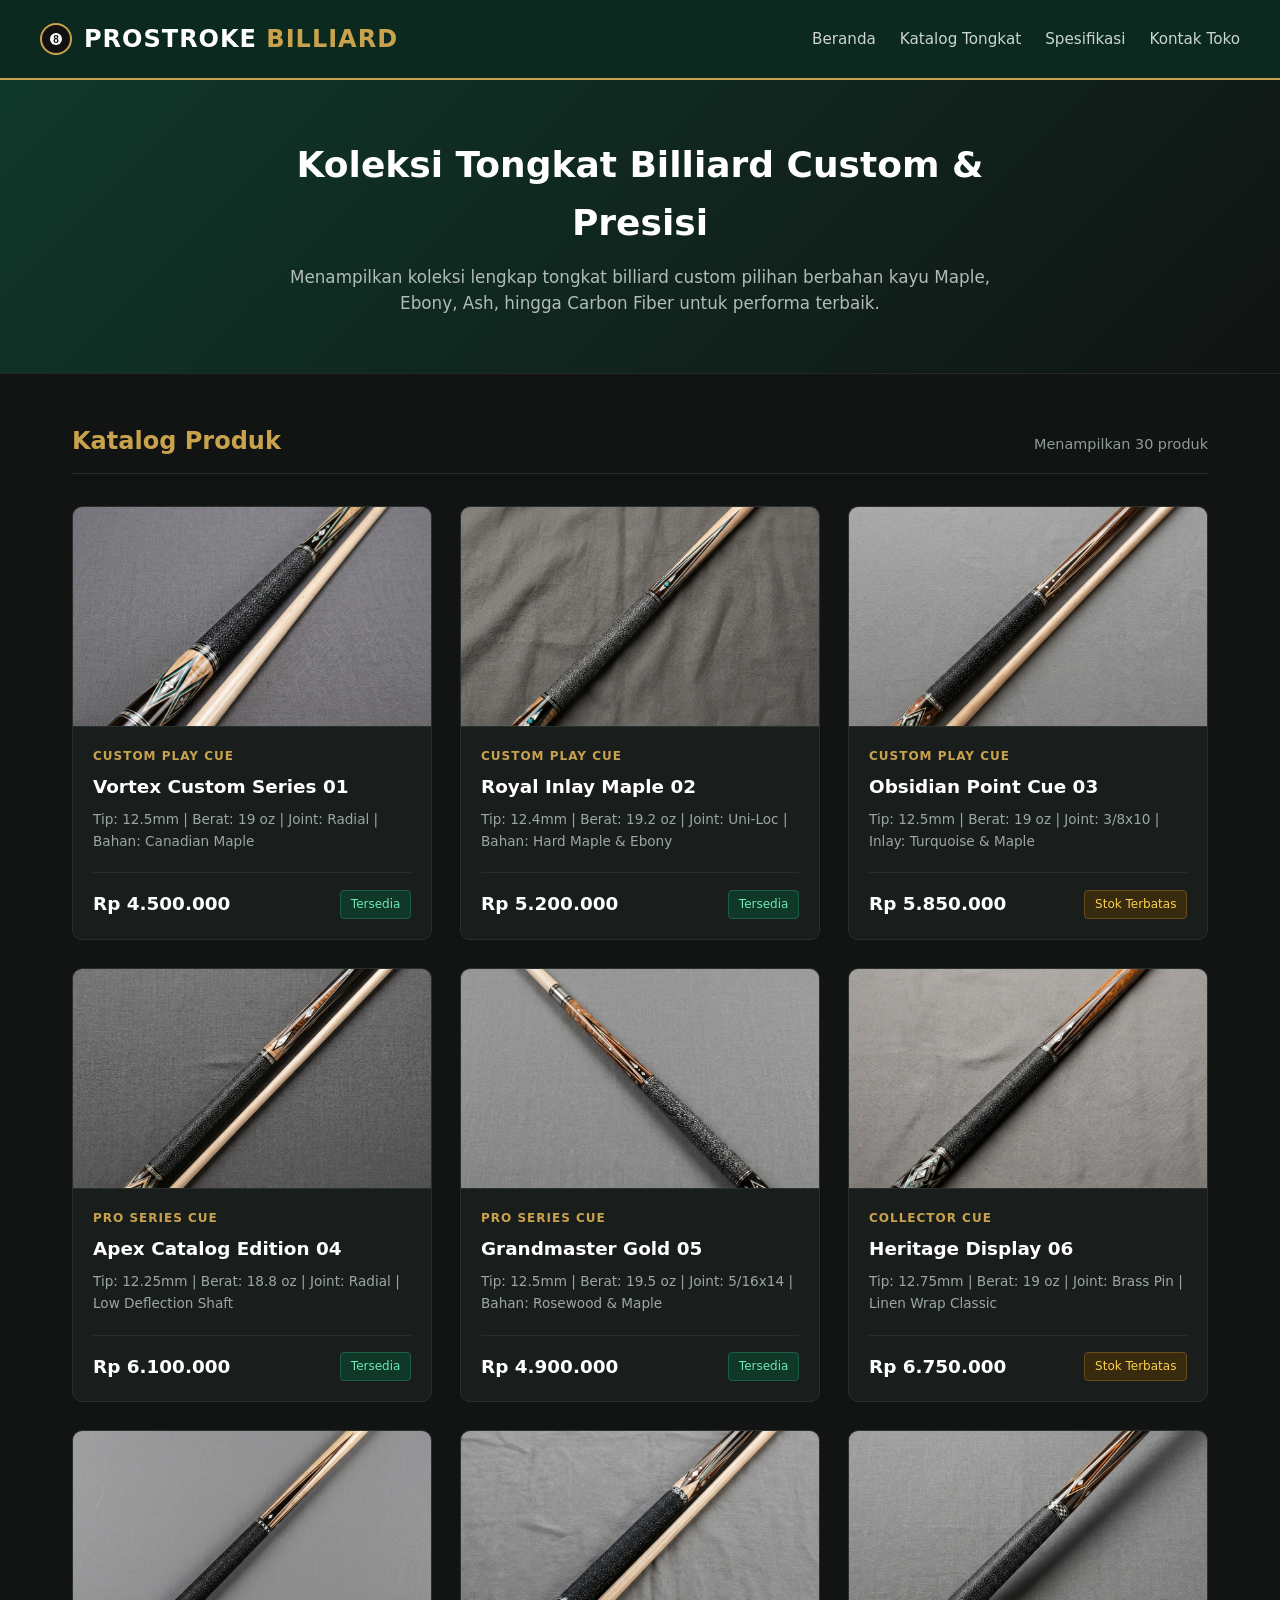
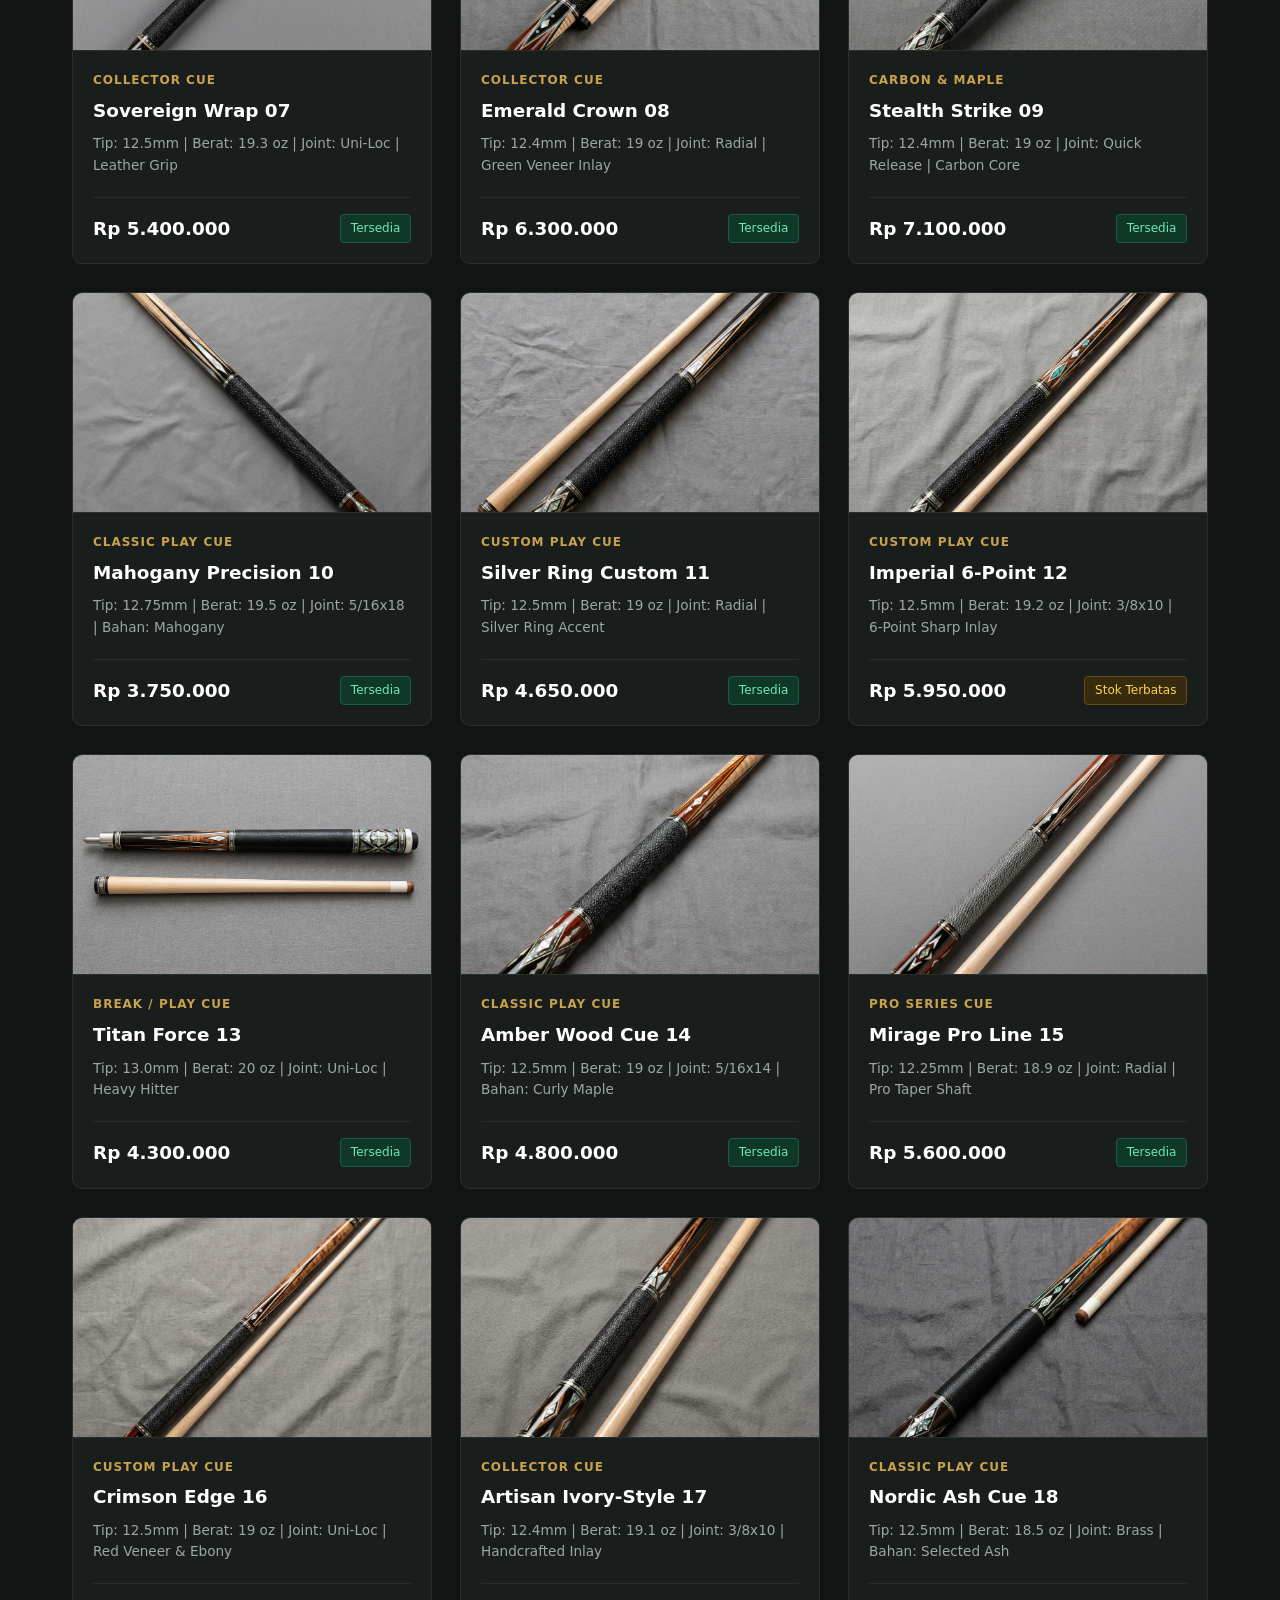
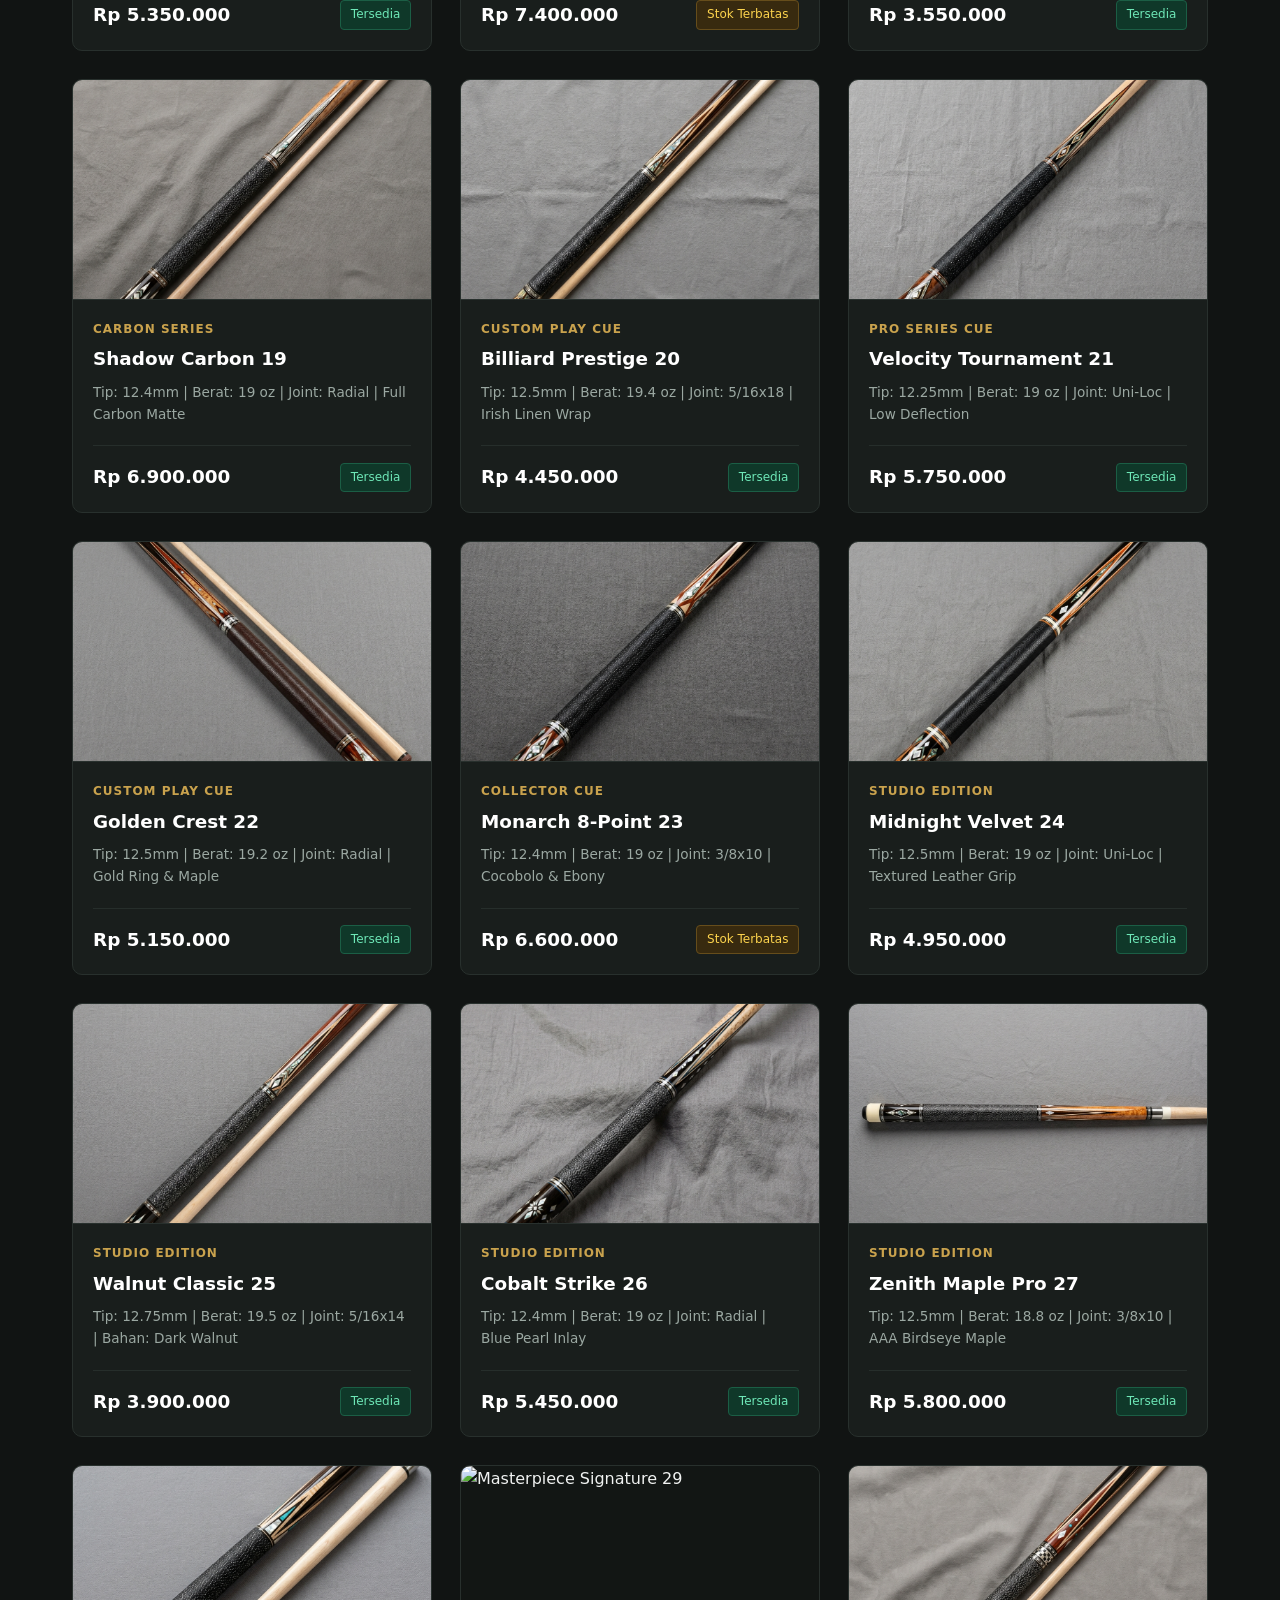
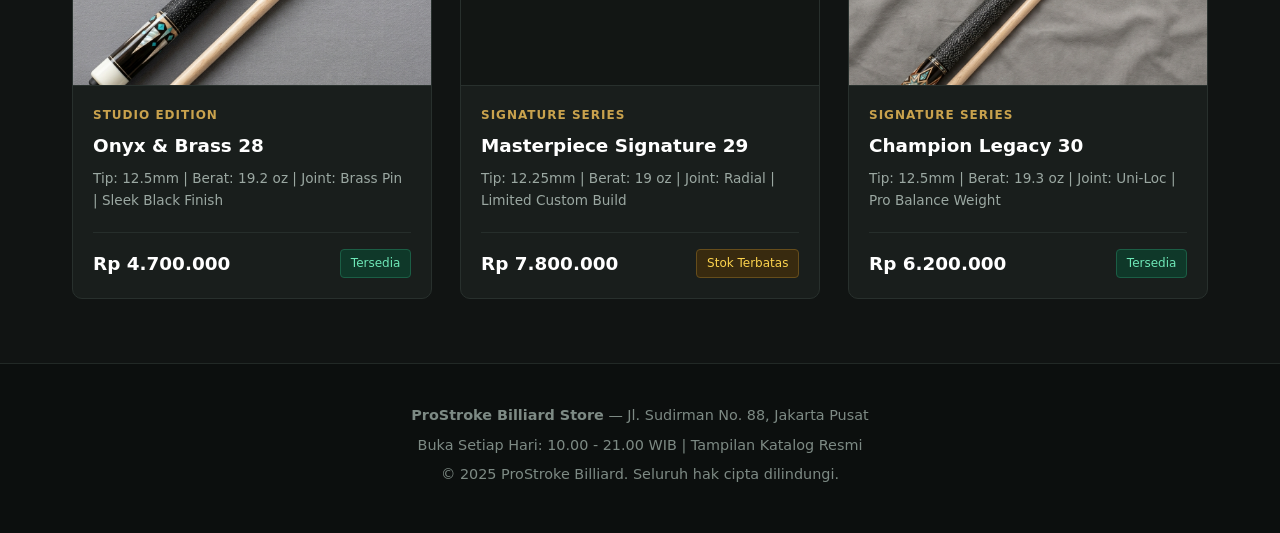
==== index.html @ 3fa659cb "Add files via upload" ====
<!DOCTYPE html>
<html lang="id">
<head>
  <meta charset="UTF-8">
  <meta name="viewport" content="width=device-width, initial-scale=1.0">
  <title>ProStroke Billiard — Katalog Tongkat Billiard</title>
  <style>
    /* Reset & Dasar */
    * {
      box-sizing: border-box;
      margin: 0;
      padding: 0;
    }

    body {
      font-family: system-ui, -apple-system, "Segoe UI", Roboto, Helvetica, Arial, sans-serif;
      background-color: #111413;
      color: #f0f2f1;
      line-height: 1.6;
    }

    /* Header */
    header {
      background-color: #0b291e;
      border-bottom: 2px solid #c9a24d;
      padding: 1.25rem 2rem;
    }

    .header-container {
      max-width: 1200px;
      margin: 0 auto;
      display: flex;
      justify-content: space-between;
      align-items: center;
      flex-wrap: wrap;
      gap: 1rem;
    }

    .brand {
      display: flex;
      align-items: center;
      gap: 0.75rem;
    }

    .brand-title {
      font-size: 1.5rem;
      font-weight: 700;
      letter-spacing: 1px;
      color: #ffffff;
    }

    .brand-title span {
      color: #c9a24d;
    }

    .nav-list {
      list-style: none;
      display: flex;
      gap: 1.5rem;
      font-size: 0.95rem;
      color: #cbd5d0;
    }

    /* Hero Banner */
    .hero {
      background: linear-gradient(135deg, #0f3829 0%, #111413 100%);
      padding: 3.5rem 2rem;
      text-align: center;
      border-bottom: 1px solid #222926;
    }

    .hero-content {
      max-width: 750px;
      margin: 0 auto;
    }

    .hero h1 {
      font-size: 2.25rem;
      margin-bottom: 0.75rem;
      color: #ffffff;
    }

    .hero p {
      color: #b0bdb7;
      font-size: 1.05rem;
    }

    /* Katalog Utama */
    main {
      max-width: 1200px;
      margin: 3rem auto;
      padding: 0 2rem;
    }

    .section-header {
      display: flex;
      justify-content: space-between;
      align-items: baseline;
      margin-bottom: 2rem;
      border-bottom: 1px solid #262e2b;
      padding-bottom: 0.75rem;
    }

    .section-header h2 {
      font-size: 1.5rem;
      color: #c9a24d;
    }

    .section-header span {
      font-size: 0.9rem;
      color: #8f9c96;
    }

    /* Grid Produk */
    .catalog-grid {
      display: grid;
      grid-template-columns: repeat(auto-fill, minmax(280px, 1fr));
      gap: 1.75rem;
    }

    .product-card {
      background-color: #191e1c;
      border: 1px solid #28302d;
      border-radius: 10px;
      overflow: hidden;
      display: flex;
      flex-direction: column;
    }

    .product-image {
      background-color: #121614;
      border-bottom: 1px solid #28302d;
      height: 220px;
      overflow: hidden;
    }

    .product-image img {
      width: 100%;
      height: 100%;
      object-fit: cover;
      display: block;
    }

    .product-info {
      padding: 1.25rem;
      display: flex;
      flex-direction: column;
      flex-grow: 1;
    }

    .product-category {
      font-size: 0.75rem;
      text-transform: uppercase;
      letter-spacing: 1px;
      color: #c9a24d;
      font-weight: 600;
      margin-bottom: 0.35rem;
    }

    .product-name {
      font-size: 1.15rem;
      font-weight: 700;
      color: #ffffff;
      margin-bottom: 0.5rem;
    }

    .product-specs {
      font-size: 0.85rem;
      color: #9ba8a2;
      margin-bottom: 1.25rem;
      flex-grow: 1;
    }

    .product-footer {
      display: flex;
      justify-content: space-between;
      align-items: center;
      padding-top: 1rem;
      border-top: 1px solid #262e2b;
    }

    .product-price {
      font-size: 1.15rem;
      font-weight: 700;
      color: #ffffff;
    }

    .stock-badge {
      font-size: 0.75rem;
      padding: 0.25rem 0.6rem;
      border-radius: 4px;
      background-color: #0f3829;
      color: #6ee7b7;
      border: 1px solid #1b5e45;
    }

    .stock-badge.limited {
      background-color: #382a0f;
      color: #fcd34d;
      border-color: #664d1b;
    }

    /* Footer */
    footer {
      background-color: #0c0f0e;
      border-top: 1px solid #222926;
      padding: 2.5rem 2rem;
      margin-top: 4rem;
      text-align: center;
      color: #7d8a84;
      font-size: 0.9rem;
    }

    footer p {
      margin-bottom: 0.4rem;
    }
  </style>
</head>
<body>

  <!-- Header -->
  <header>
    <div class="header-container">
      <div class="brand">
        <svg width="32" height="32" viewBox="0 0 32 32" aria-hidden="true">
          <circle cx="16" cy="16" r="15" fill="#111" stroke="#c9a24d" stroke-width="2"/>
          <circle cx="16" cy="16" r="6" fill="#fff"/>
          <text x="16" y="19.5" text-anchor="middle" font-size="10" font-weight="bold" fill="#111" font-family="sans-serif">8</text>
        </svg>
        <div class="brand-title">PROSTROKE <span>BILLIARD</span></div>
      </div>
      <ul class="nav-list">
        <li>Beranda</li>
        <li>Katalog Tongkat</li>
        <li>Spesifikasi</li>
        <li>Kontak Toko</li>
      </ul>
    </div>
  </header>

  <!-- Hero Banner -->
  <section class="hero">
    <div class="hero-content">
      <h1>Koleksi Tongkat Billiard Custom &amp; Presisi</h1>
      <p>Menampilkan koleksi lengkap tongkat billiard custom pilihan berbahan kayu Maple, Ebony, Ash, hingga Carbon Fiber untuk performa terbaik.</p>
    </div>
  </section>

  <!-- Katalog Produk -->
  <main>
    <div class="section-header">
      <h2>Katalog Produk</h2>
      <span id="product-count">Menampilkan 30 produk</span>
    </div>

    <div class="catalog-grid" id="catalog-container">
      <!-- Data produk dimuat oleh JavaScript standar -->
    </div>
  </main>

  <!-- Footer -->
  <footer>
    <p><strong>ProStroke Billiard Store</strong> — Jl. Sudirman No. 88, Jakarta Pusat</p>
    <p>Buka Setiap Hari: 10.00 - 21.00 WIB | Tampilan Katalog Resmi</p>
    <p>&copy; 2025 ProStroke Billiard. Seluruh hak cipta dilindungi.</p>
  </footer>

  <script>
    // Folder lokal tempat menyimpan gambar JPG
    const imageFolder = "Tongkat Billiard";

    // Daftar 30 produk dengan nama file JPG sesuai daftar
    const billiardCues = [
      {
        image: "Custom_billiard_cue_02ce6446.jpg",
        category: "Custom Play Cue",
        name: "Vortex Custom Series 01",
        specs: "Tip: 12.5mm | Berat: 19 oz | Joint: Radial | Bahan: Canadian Maple",
        price: "Rp 4.500.000",
        status: "Tersedia",
        limited: false
      },
      {
        image: "Custom_billiard_cue_449213b8.jpg",
        category: "Custom Play Cue",
        name: "Royal Inlay Maple 02",
        specs: "Tip: 12.4mm | Berat: 19.2 oz | Joint: Uni-Loc | Bahan: Hard Maple & Ebony",
        price: "Rp 5.200.000",
        status: "Tersedia",
        limited: false
      },
      {
        image: "Custom_billiard_cue_c4261d68.jpg",
        category: "Custom Play Cue",
        name: "Obsidian Point Cue 03",
        specs: "Tip: 12.5mm | Berat: 19 oz | Joint: 3/8x10 | Inlay: Turquoise & Maple",
        price: "Rp 5.850.000",
        status: "Stok Terbatas",
        limited: true
      },
      {
        image: "Custom_billiard_cue_catalog_photo_3a62e815.jpg",
        category: "Pro Series Cue",
        name: "Apex Catalog Edition 04",
        specs: "Tip: 12.25mm | Berat: 18.8 oz | Joint: Radial | Low Deflection Shaft",
        price: "Rp 6.100.000",
        status: "Tersedia",
        limited: false
      },
      {
        image: "Custom_billiard_cue_catalog_photo_dd25ab0f.jpg",
        category: "Pro Series Cue",
        name: "Grandmaster Gold 05",
        specs: "Tip: 12.5mm | Berat: 19.5 oz | Joint: 5/16x14 | Bahan: Rosewood & Maple",
        price: "Rp 4.900.000",
        status: "Tersedia",
        limited: false
      },
      {
        image: "Custom_billiard_cue_displayed_1dd74f5e.jpg",
        category: "Collector Cue",
        name: "Heritage Display 06",
        specs: "Tip: 12.75mm | Berat: 19 oz | Joint: Brass Pin | Linen Wrap Classic",
        price: "Rp 6.750.000",
        status: "Stok Terbatas",
        limited: true
      },
      {
        image: "Custom_billiard_cue_displayed_5166e83f.jpg",
        category: "Collector Cue",
        name: "Sovereign Wrap 07",
        specs: "Tip: 12.5mm | Berat: 19.3 oz | Joint: Uni-Loc | Leather Grip",
        price: "Rp 5.400.000",
        status: "Tersedia",
        limited: false
      },
      {
        image: "Custom_billiard_cue_displayed_b7118a8b.jpg",
        category: "Collector Cue",
        name: "Emerald Crown 08",
        specs: "Tip: 12.4mm | Berat: 19 oz | Joint: Radial | Green Veneer Inlay",
        price: "Rp 6.300.000",
        status: "Tersedia",
        limited: false
      },
      {
        image: "Custom_billiard_cue_for_catalog_08e04600.jpg",
        category: "Carbon & Maple",
        name: "Stealth Strike 09",
        specs: "Tip: 12.4mm | Berat: 19 oz | Joint: Quick Release | Carbon Core",
        price: "Rp 7.100.000",
        status: "Tersedia",
        limited: false
      },
      {
        image: "Custom_billiard_cue_for_catalog_0e081528.jpg",
        category: "Classic Play Cue",
        name: "Mahogany Precision 10",
        specs: "Tip: 12.75mm | Berat: 19.5 oz | Joint: 5/16x18 | Bahan: Mahogany",
        price: "Rp 3.750.000",
        status: "Tersedia",
        limited: false
      },
      {
        image: "Custom_billiard_cue_for_catalog_1ea1f7d3.jpg",
        category: "Custom Play Cue",
        name: "Silver Ring Custom 11",
        specs: "Tip: 12.5mm | Berat: 19 oz | Joint: Radial | Silver Ring Accent",
        price: "Rp 4.650.000",
        status: "Tersedia",
        limited: false
      },
      {
        image: "Custom_billiard_cue_for_catalog_22fa7ef1.jpg",
        category: "Custom Play Cue",
        name: "Imperial 6-Point 12",
        specs: "Tip: 12.5mm | Berat: 19.2 oz | Joint: 3/8x10 | 6-Point Sharp Inlay",
        price: "Rp 5.950.000",
        status: "Stok Terbatas",
        limited: true
      },
      {
        image: "Custom_billiard_cue_for_catalog_2ebb5a70.jpg",
        category: "Break / Play Cue",
        name: "Titan Force 13",
        specs: "Tip: 13.0mm | Berat: 20 oz | Joint: Uni-Loc | Heavy Hitter",
        price: "Rp 4.300.000",
        status: "Tersedia",
        limited: false
      },
      {
        image: "Custom_billiard_cue_for_catalog_326eb45a.jpg",
        category: "Classic Play Cue",
        name: "Amber Wood Cue 14",
        specs: "Tip: 12.5mm | Berat: 19 oz | Joint: 5/16x14 | Bahan: Curly Maple",
        price: "Rp 4.800.000",
        status: "Tersedia",
        limited: false
      },
      {
        image: "Custom_billiard_cue_for_catalog_38b33cce.jpg",
        category: "Pro Series Cue",
        name: "Mirage Pro Line 15",
        specs: "Tip: 12.25mm | Berat: 18.9 oz | Joint: Radial | Pro Taper Shaft",
        price: "Rp 5.600.000",
        status: "Tersedia",
        limited: false
      },
      {
        image: "Custom_billiard_cue_for_catalog_3b8ba64a.jpg",
        category: "Custom Play Cue",
        name: "Crimson Edge 16",
        specs: "Tip: 12.5mm | Berat: 19 oz | Joint: Uni-Loc | Red Veneer & Ebony",
        price: "Rp 5.350.000",
        status: "Tersedia",
        limited: false
      },
      {
        image: "Custom_billiard_cue_for_catalog_4c6fa4a6.jpg",
        category: "Collector Cue",
        name: "Artisan Ivory-Style 17",
        specs: "Tip: 12.4mm | Berat: 19.1 oz | Joint: 3/8x10 | Handcrafted Inlay",
        price: "Rp 7.400.000",
        status: "Stok Terbatas",
        limited: true
      },
      {
        image: "Custom_billiard_cue_for_catalog_58994981.jpg",
        category: "Classic Play Cue",
        name: "Nordic Ash Cue 18",
        specs: "Tip: 12.5mm | Berat: 18.5 oz | Joint: Brass | Bahan: Selected Ash",
        price: "Rp 3.550.000",
        status: "Tersedia",
        limited: false
      },
      {
        image: "Custom_billiard_cue_for_catalog_86b7dce7.jpg",
        category: "Carbon Series",
        name: "Shadow Carbon 19",
        specs: "Tip: 12.4mm | Berat: 19 oz | Joint: Radial | Full Carbon Matte",
        price: "Rp 6.900.000",
        status: "Tersedia",
        limited: false
      },
      {
        image: "Custom_billiard_cue_for_catalog_a2b68c65.jpg",
        category: "Custom Play Cue",
        name: "Billiard Prestige 20",
        specs: "Tip: 12.5mm | Berat: 19.4 oz | Joint: 5/16x18 | Irish Linen Wrap",
        price: "Rp 4.450.000",
        status: "Tersedia",
        limited: false
      },
      {
        image: "Custom_billiard_cue_for_catalog_b0b1cef0.jpg",
        category: "Pro Series Cue",
        name: "Velocity Tournament 21",
        specs: "Tip: 12.25mm | Berat: 19 oz | Joint: Uni-Loc | Low Deflection",
        price: "Rp 5.750.000",
        status: "Tersedia",
        limited: false
      },
      {
        image: "Custom_billiard_cue_for_catalog_b2ab08f5.jpg",
        category: "Custom Play Cue",
        name: "Golden Crest 22",
        specs: "Tip: 12.5mm | Berat: 19.2 oz | Joint: Radial | Gold Ring & Maple",
        price: "Rp 5.150.000",
        status: "Tersedia",
        limited: false
      },
      {
        image: "Custom_billiard_cue_for_catalog_c14de881.jpg",
        category: "Collector Cue",
        name: "Monarch 8-Point 23",
        specs: "Tip: 12.4mm | Berat: 19 oz | Joint: 3/8x10 | Cocobolo & Ebony",
        price: "Rp 6.600.000",
        status: "Stok Terbatas",
        limited: true
      },
      {
        image: "Custom_billiard_cue_on_background_1a1ff74c.jpg",
        category: "Studio Edition",
        name: "Midnight Velvet 24",
        specs: "Tip: 12.5mm | Berat: 19 oz | Joint: Uni-Loc | Textured Leather Grip",
        price: "Rp 4.950.000",
        status: "Tersedia",
        limited: false
      },
      {
        image: "Custom_billiard_cue_on_background_89060ad2.jpg",
        category: "Studio Edition",
        name: "Walnut Classic 25",
        specs: "Tip: 12.75mm | Berat: 19.5 oz | Joint: 5/16x14 | Bahan: Dark Walnut",
        price: "Rp 3.900.000",
        status: "Tersedia",
        limited: false
      },
      {
        image: "Custom_billiard_cue_on_background_a14b26b1.jpg",
        category: "Studio Edition",
        name: "Cobalt Strike 26",
        specs: "Tip: 12.4mm | Berat: 19 oz | Joint: Radial | Blue Pearl Inlay",
        price: "Rp 5.450.000",
        status: "Tersedia",
        limited: false
      },
      {
        image: "Custom_billiard_cue_on_background_a8b1883c.jpg",
        category: "Studio Edition",
        name: "Zenith Maple Pro 27",
        specs: "Tip: 12.5mm | Berat: 18.8 oz | Joint: 3/8x10 | AAA Birdseye Maple",
        price: "Rp 5.800.000",
        status: "Tersedia",
        limited: false
      },
      {
        image: "Custom_billiard_cue_on_background_edc20a43.jpg",
        category: "Studio Edition",
        name: "Onyx & Brass 28",
        specs: "Tip: 12.5mm | Berat: 19.2 oz | Joint: Brass Pin | Sleek Black Finish",
        price: "Rp 4.700.000",
        status: "Tersedia",
        limited: false
      },
      {
        image: "Custom_billiard_cue_photorealist._75336355.jpg",
        category: "Signature Series",
        name: "Masterpiece Signature 29",
        specs: "Tip: 12.25mm | Berat: 19 oz | Joint: Radial | Limited Custom Build",
        price: "Rp 7.800.000",
        status: "Stok Terbatas",
        limited: true
      },
      {
        image: "Custom_billiard_cue_photo_8e3036ea.jpg",
        category: "Signature Series",
        name: "Champion Legacy 30",
        specs: "Tip: 12.5mm | Berat: 19.3 oz | Joint: Uni-Loc | Pro Balance Weight",
        price: "Rp 6.200.000",
        status: "Tersedia",
        limited: false
      }
    ];

    // Render katalog ke dalam DOM saat halaman dimuat (tanpa interaktivitas)
    document.addEventListener("DOMContentLoaded", function () {
      const container = document.getElementById("catalog-container");
      const countLabel = document.getElementById("product-count");

      countLabel.textContent = `Menampilkan ${billiardCues.length} produk`;

      let htmlContent = "";
      billiardCues.forEach(function (cue) {
        const badgeClass = cue.limited ? "stock-badge limited" : "stock-badge";
        const imagePath = `${imageFolder}/${cue.image}`;

        htmlContent += `
          <article class="product-card">
            <div class="product-image">
              <img src="${imagePath}" alt="${cue.name}" loading="lazy">
            </div>
            <div class="product-info">
              <div class="product-category">${cue.category}</div>
              <h3 class="product-name">${cue.name}</h3>
              <p class="product-specs">${cue.specs}</p>
              <div class="product-footer">
                <div class="product-price">${cue.price}</div>
                <span class="${badgeClass}">${cue.status}</span>
              </div>
            </div>
          </article>
        `;
      });

      container.innerHTML = htmlContent;
    });
  </script>
</body>
</html>
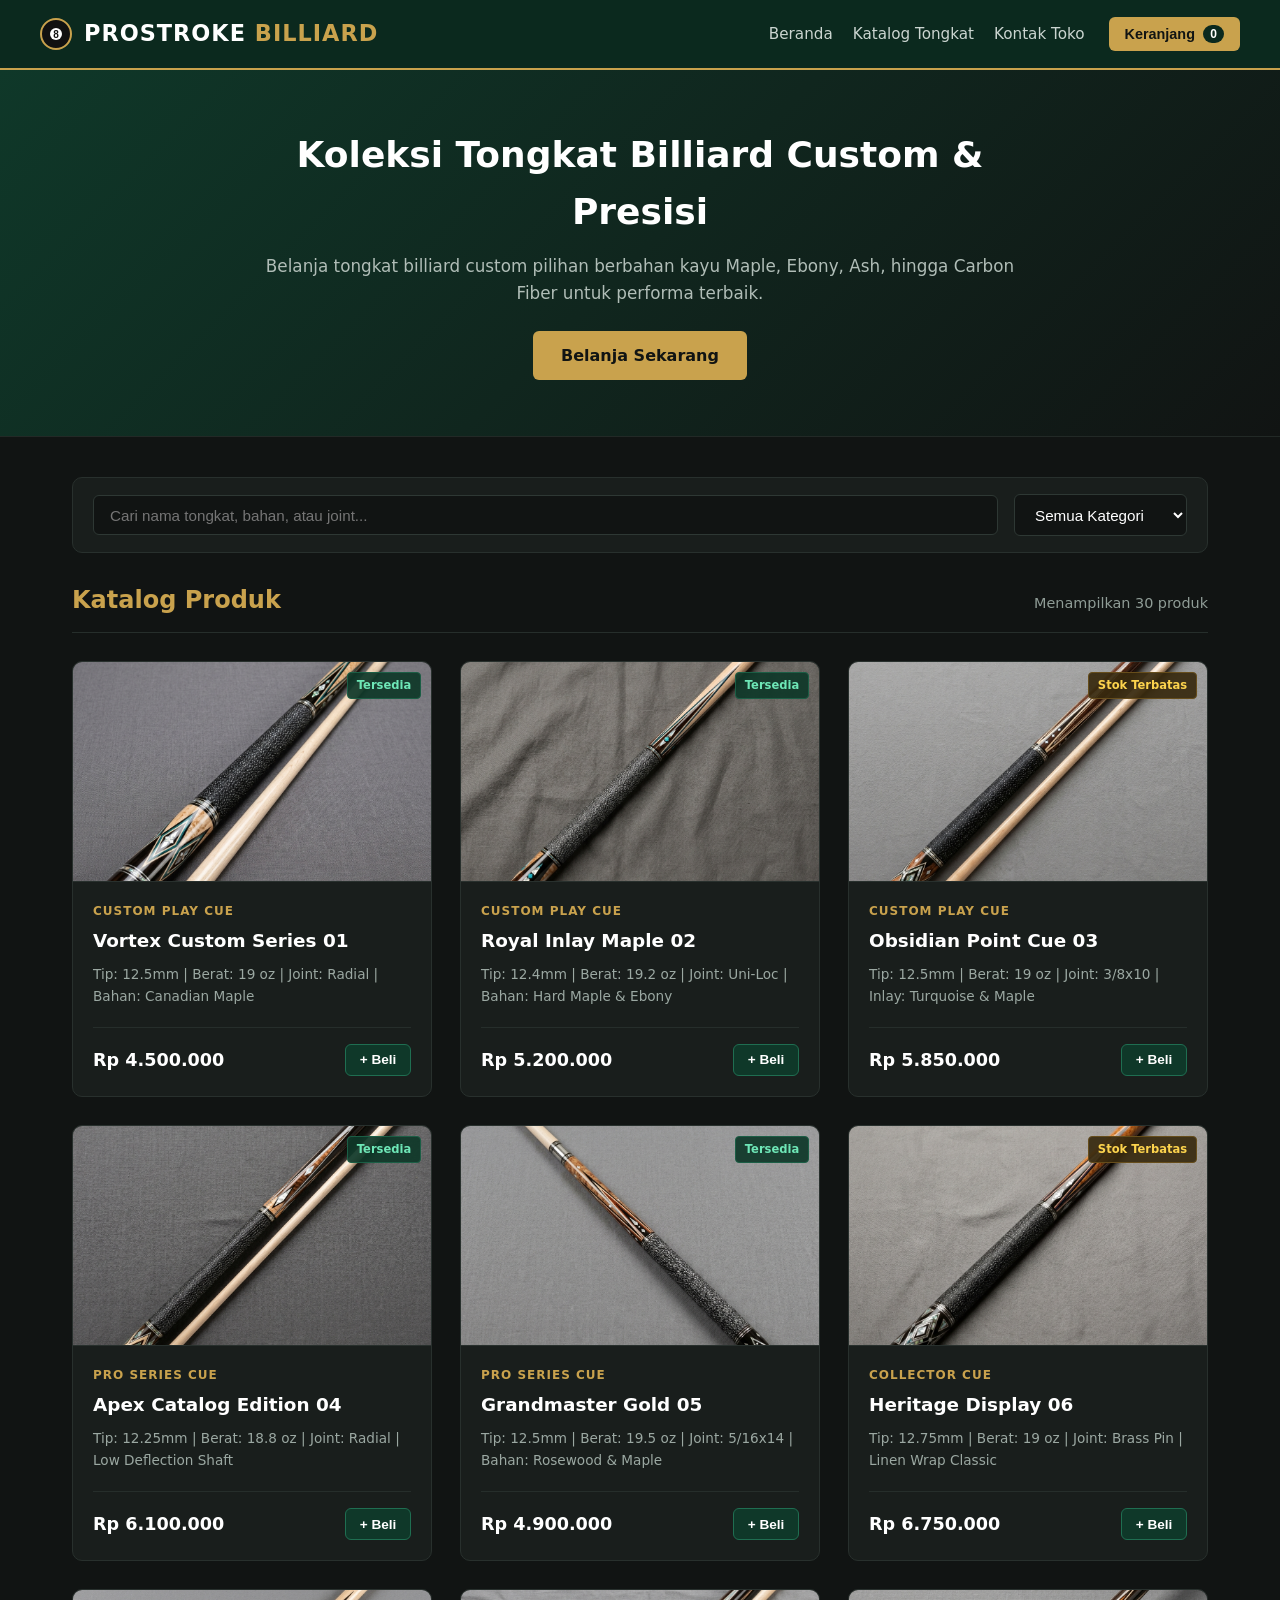
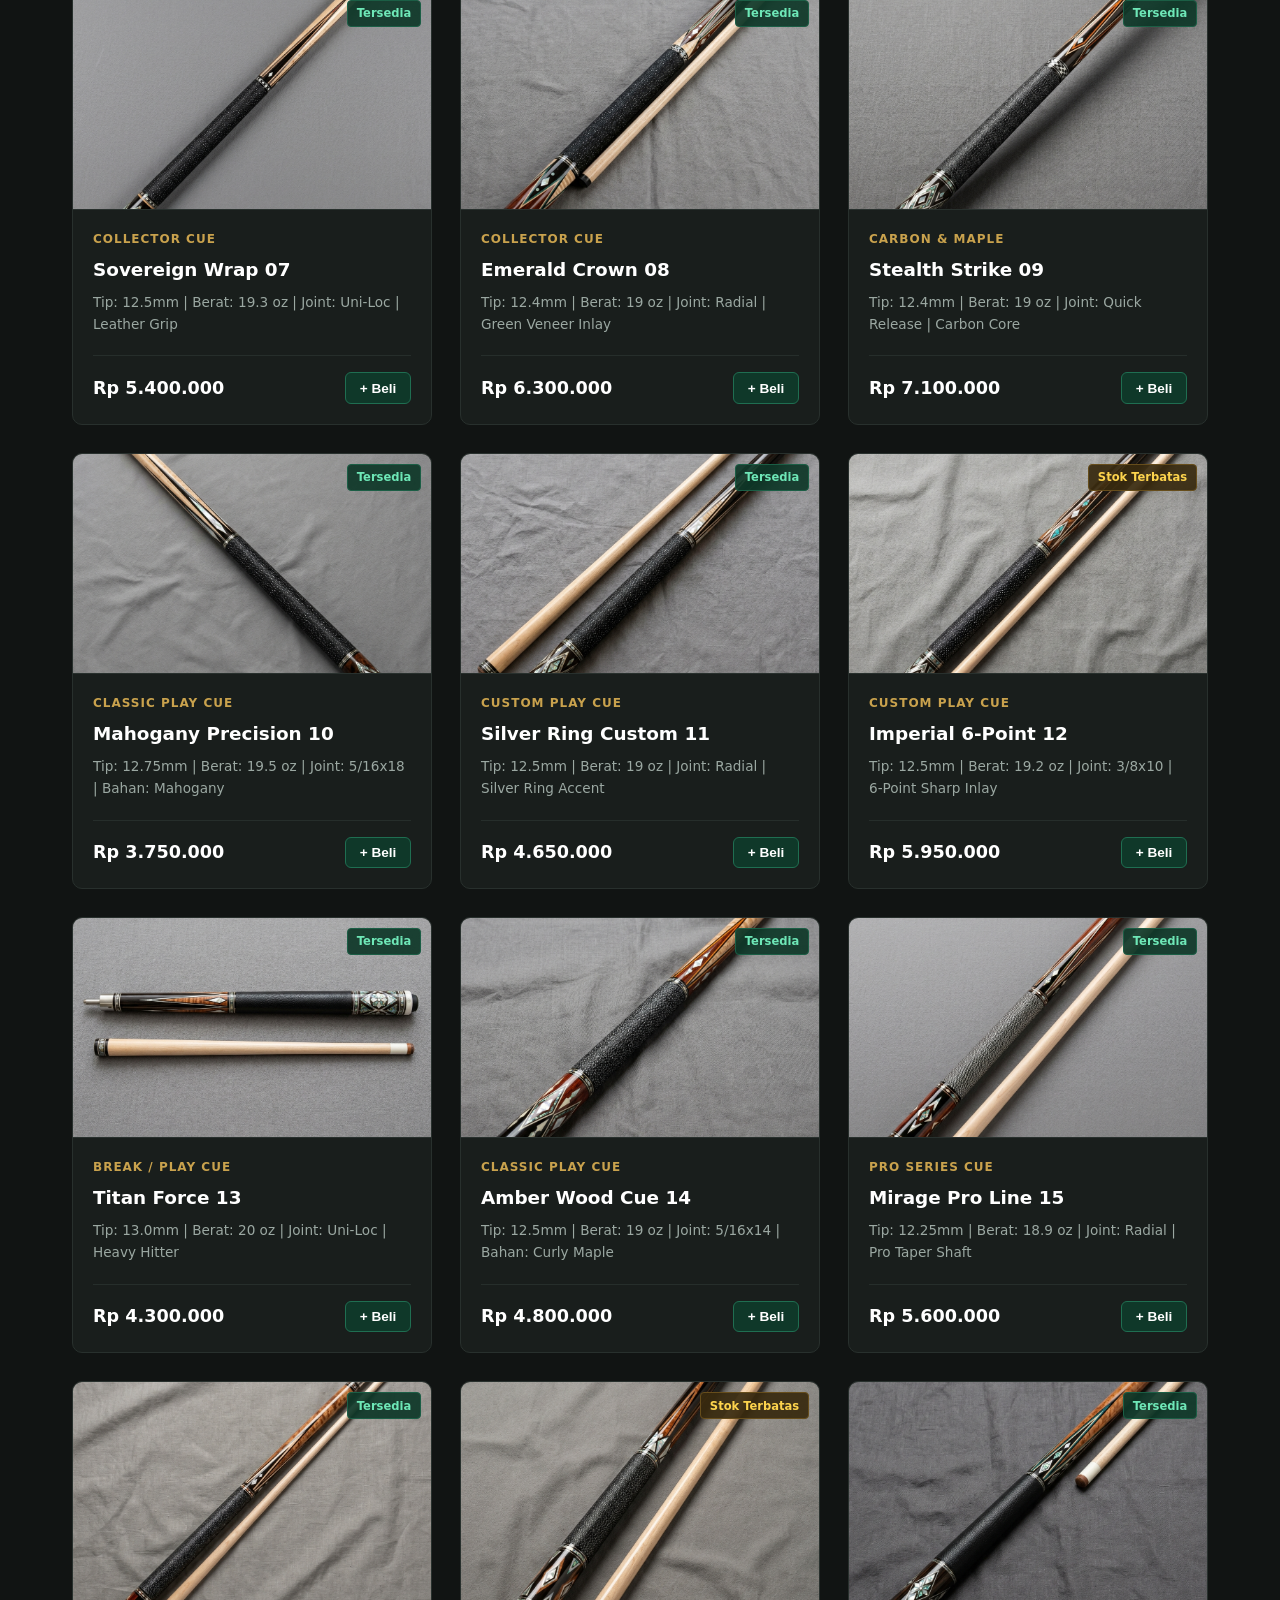
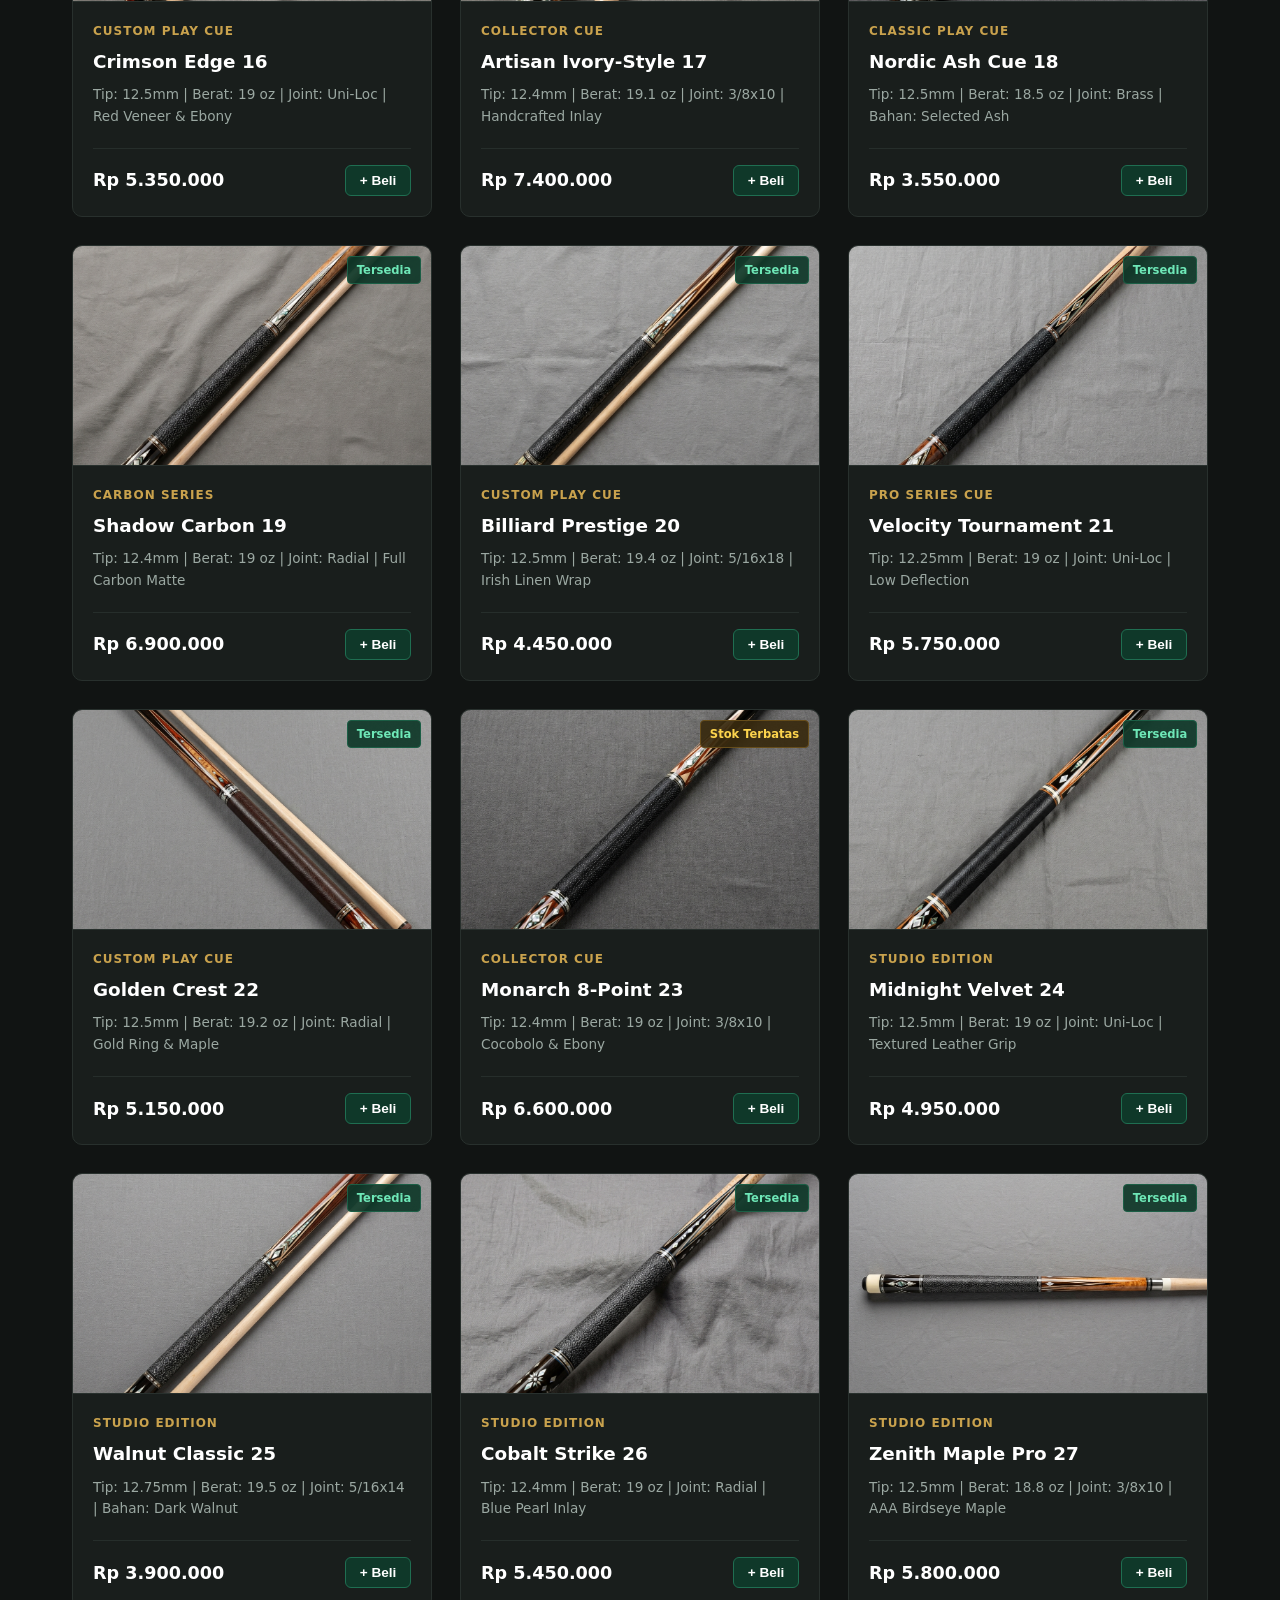
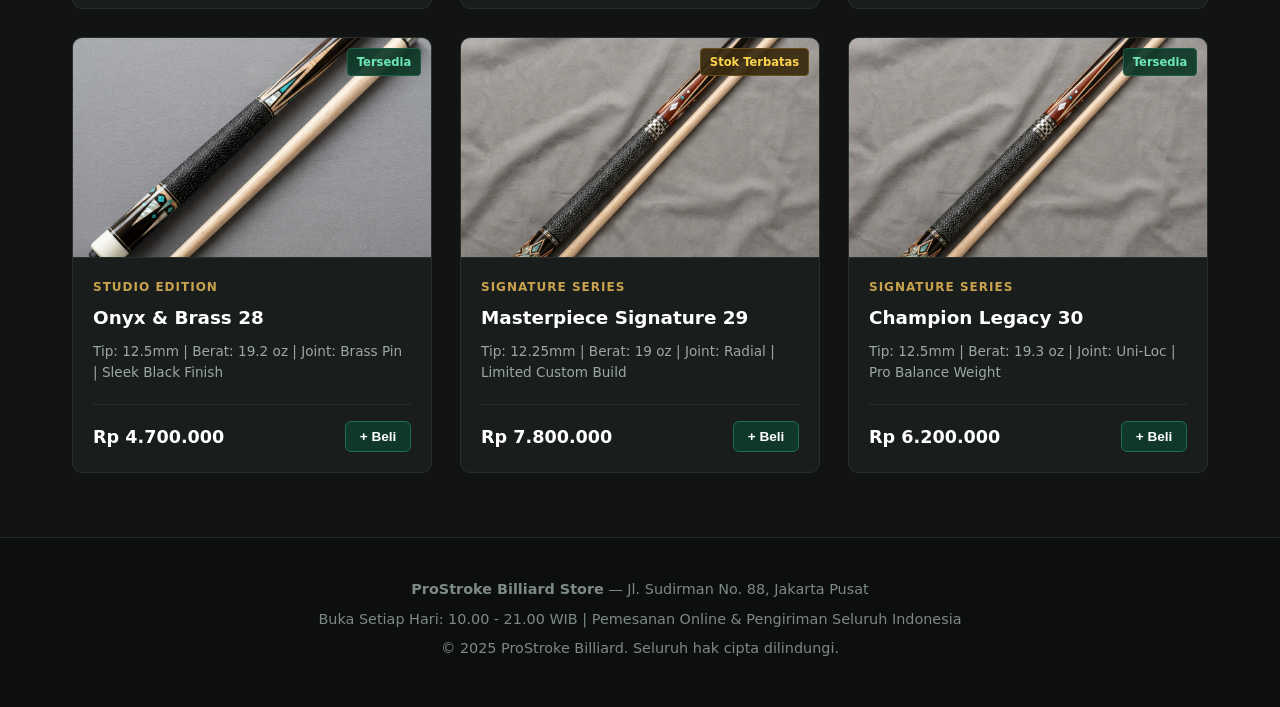
==== commit c337aea6: "index.html" ====
--- a/index.html
+++ b/index.html
@@ -3,7 +3,7 @@
 <head>
   <meta charset="UTF-8">
   <meta name="viewport" content="width=device-width, initial-scale=1.0">
-  <title>ProStroke Billiard — Katalog Tongkat Billiard</title>
+  <title>ProStroke Billiard — Toko &amp; Katalog Tongkat Billiard</title>
   <style>
     /* Reset & Dasar */
     * {
@@ -12,6 +12,10 @@
       padding: 0;
     }
 
+    html {
+      scroll-behavior: smooth;
+    }
+
     body {
       font-family: system-ui, -apple-system, "Segoe UI", Roboto, Helvetica, Arial, sans-serif;
       background-color: #111413;
@@ -23,7 +27,10 @@
     header {
       background-color: #0b291e;
       border-bottom: 2px solid #c9a24d;
-      padding: 1.25rem 2rem;
+      padding: 1rem 2rem;
+      position: sticky;
+      top: 0;
+      z-index: 100;
     }
 
     .header-container {
@@ -40,10 +47,11 @@
       display: flex;
       align-items: center;
       gap: 0.75rem;
+      text-decoration: none;
     }
 
     .brand-title {
-      font-size: 1.5rem;
+      font-size: 1.4rem;
       font-weight: 700;
       letter-spacing: 1px;
       color: #ffffff;
@@ -53,12 +61,55 @@
       color: #c9a24d;
     }
 
+    .nav-right {
+      display: flex;
+      align-items: center;
+      gap: 1.5rem;
+      flex-wrap: wrap;
+    }
+
     .nav-list {
       list-style: none;
       display: flex;
-      gap: 1.5rem;
+      gap: 1.25rem;
       font-size: 0.95rem;
+    }
+
+    .nav-list a {
       color: #cbd5d0;
+      text-decoration: none;
+      transition: color 0.2s;
+    }
+
+    .nav-list a:hover {
+      color: #c9a24d;
+    }
+
+    .cart-btn {
+      background-color: #c9a24d;
+      color: #111413;
+      border: none;
+      padding: 0.55rem 1rem;
+      border-radius: 6px;
+      font-weight: 700;
+      font-size: 0.9rem;
+      cursor: pointer;
+      display: flex;
+      align-items: center;
+      gap: 0.5rem;
+      transition: background-color 0.2s;
+    }
+
+    .cart-btn:hover {
+      background-color: #dbb562;
+    }
+
+    .cart-count {
+      background-color: #0b291e;
+      color: #ffffff;
+      font-size: 0.75rem;
+      padding: 0.1rem 0.45rem;
+      border-radius: 999px;
     }
 
     /* Hero Banner */
@@ -70,7 +121,7 @@
     }
 
     .hero-content {
-      max-width: 750px;
+      max-width: 780px;
       margin: 0 auto;
     }
 
@@ -83,20 +134,75 @@
     .hero p {
       color: #b0bdb7;
       font-size: 1.05rem;
-    }
-
-    /* Katalog Utama */
+      margin-bottom: 1.5rem;
+    }
+
+    .hero-cta {
+      display: inline-block;
+      background-color: #c9a24d;
+      color: #111413;
+      text-decoration: none;
+      font-weight: 700;
+      padding: 0.75rem 1.75rem;
+      border-radius: 6px;
+      transition: background-color 0.2s;
+    }
+
+    .hero-cta:hover {
+      background-color: #dbb562;
+    }
+
+    /* Filter & Pencarian */
     main {
       max-width: 1200px;
-      margin: 3rem auto;
+      margin: 2.5rem auto;
       padding: 0 2rem;
+    }
+
+    .controls-bar {
+      display: flex;
+      flex-wrap: wrap;
+      gap: 1rem;
+      justify-content: space-between;
+      align-items: center;
+      margin-bottom: 1.75rem;
+      background-color: #191e1c;
+      padding: 1rem 1.25rem;
+      border-radius: 10px;
+      border: 1px solid #28302d;
+    }
+
+    .search-input {
+      flex: 1;
+      min-width: 220px;
+      padding: 0.65rem 1rem;
+      border-radius: 6px;
+      border: 1px solid #2e3834;
+      background-color: #111413;
+      color: #ffffff;
+      font-size: 0.95rem;
+    }
+
+    .search-input:focus {
+      outline: none;
+      border-color: #c9a24d;
+    }
+
+    .filter-select {
+      padding: 0.65rem 1rem;
+      border-radius: 6px;
+      border: 1px solid #2e3834;
+      background-color: #111413;
+      color: #ffffff;
+      font-size: 0.95rem;
+      cursor: pointer;
     }
 
     .section-header {
       display: flex;
       justify-content: space-between;
       align-items: baseline;
-      margin-bottom: 2rem;
+      margin-bottom: 1.75rem;
       border-bottom: 1px solid #262e2b;
       padding-bottom: 0.75rem;
     }
@@ -125,6 +231,12 @@
       overflow: hidden;
       display: flex;
       flex-direction: column;
+      transition: transform 0.2s, border-color 0.2s;
+    }
+
+    .product-card:hover {
+      transform: translateY(-4px);
+      border-color: #c9a24d;
     }
 
     .product-image {
@@ -132,6 +244,8 @@
       border-bottom: 1px solid #28302d;
       height: 220px;
       overflow: hidden;
+      cursor: pointer;
+      position: relative;
     }
 
     .product-image img {
@@ -139,6 +253,30 @@
       height: 100%;
       object-fit: cover;
       display: block;
+      transition: transform 0.3s;
+    }
+
+    .product-card:hover .product-image img {
+      transform: scale(1.04);
+    }
+
+    .stock-badge-float {
+      position: absolute;
+      top: 10px;
+      right: 10px;
+      font-size: 0.72rem;
+      padding: 0.22rem 0.55rem;
+      border-radius: 4px;
+      background-color: rgba(15, 56, 41, 0.92);
+      color: #6ee7b7;
+      border: 1px solid #1b5e45;
+      font-weight: 600;
+    }
+
+    .stock-badge-float.limited {
+      background-color: rgba(56, 42, 15, 0.92);
+      color: #fcd34d;
+      border-color: #664d1b;
     }
 
     .product-info {
@@ -162,6 +300,7 @@
       font-weight: 700;
       color: #ffffff;
       margin-bottom: 0.5rem;
+      cursor: pointer;
     }
 
     .product-specs {
@@ -175,29 +314,268 @@
       display: flex;
       justify-content: space-between;
       align-items: center;
+      gap: 0.75rem;
       padding-top: 1rem;
       border-top: 1px solid #262e2b;
     }
 
     .product-price {
-      font-size: 1.15rem;
+      font-size: 1.1rem;
       font-weight: 700;
       color: #ffffff;
     }
 
-    .stock-badge {
-      font-size: 0.75rem;
-      padding: 0.25rem 0.6rem;
+    .add-cart-btn {
+      background-color: #0f3829;
+      color: #ffffff;
+      border: 1px solid #1f6e51;
+      padding: 0.45rem 0.85rem;
+      border-radius: 6px;
+      font-size: 0.85rem;
+      font-weight: 600;
+      cursor: pointer;
+      transition: background-color 0.2s, border-color 0.2s;
+    }
+
+    .add-cart-btn:hover {
+      background-color: #c9a24d;
+      color: #111413;
+      border-color: #c9a24d;
+    }
+
+    /* Modal Detail Produk */
+    .modal-overlay {
+      position: fixed;
+      inset: 0;
+      background-color: rgba(0, 0, 0, 0.78);
+      display: none;
+      justify-content: center;
+      align-items: center;
+      padding: 1.5rem;
+      z-index: 200;
+    }
+
+    .modal-overlay.active {
+      display: flex;
+    }
+
+    .modal-card {
+      background-color: #191e1c;
+      border: 1px solid #c9a24d;
+      border-radius: 12px;
+      max-width: 720px;
+      width: 100%;
+      overflow: hidden;
+      display: grid;
+      grid-template-columns: 1fr 1fr;
+      position: relative;
+    }
+
+    @media (max-width: 650px) {
+      .modal-card {
+        grid-template-columns: 1fr;
+      }
+    }
+
+    .modal-img-wrap {
+      background-color: #121614;
+      min-height: 280px;
+    }
+
+    .modal-img-wrap img {
+      width: 100%;
+      height: 100%;
+      object-fit: cover;
+      display: block;
+    }
+
+    .modal-body {
+      padding: 1.5rem;
+      display: flex;
+      flex-direction: column;
+      gap: 0.75rem;
+    }
+
+    .modal-close {
+      position: absolute;
+      top: 10px;
+      right: 12px;
+      background: rgba(17, 20, 19, 0.85);
+      color: #ffffff;
+      border: 1px solid #3a4440;
+      width: 32px;
+      height: 32px;
+      border-radius: 50%;
+      font-size: 1.1rem;
+      cursor: pointer;
+    }
+
+    /* Drawer Keranjang */
+    .cart-drawer-overlay {
+      position: fixed;
+      inset: 0;
+      background-color: rgba(0, 0, 0, 0.65);
+      display: none;
+      justify-content: flex-end;
+      z-index: 250;
+    }
+
+    .cart-drawer-overlay.active {
+      display: flex;
+    }
+
+    .cart-drawer {
+      background-color: #191e1c;
+      width: 100%;
+      max-width: 420px;
+      height: 100%;
+      display: flex;
+      flex-direction: column;
+      border-left: 2px solid #c9a24d;
+    }
+
+    .cart-header {
+      padding: 1.25rem;
+      background-color: #0b291e;
+      border-bottom: 1px solid #28302d;
+      display: flex;
+      justify-content: space-between;
+      align-items: center;
+    }
+
+    .cart-items {
+      flex: 1;
+      overflow-y: auto;
+      padding: 1rem 1.25rem;
+      display: flex;
+      flex-direction: column;
+      gap: 1rem;
+    }
+
+    .cart-item {
+      display: flex;
+      gap: 0.85rem;
+      background-color: #121614;
+      padding: 0.75rem;
+      border-radius: 8px;
+      border: 1px solid #28302d;
+      align-items: center;
+    }
+
+    .cart-item img {
+      width: 60px;
+      height: 60px;
+      object-fit: cover;
+      border-radius: 6px;
+    }
+
+    .cart-item-info {
+      flex: 1;
+    }
+
+    .cart-item-title {
+      font-size: 0.92rem;
+      font-weight: 700;
+      color: #ffffff;
+    }
+
+    .cart-item-price {
+      font-size: 0.82rem;
+      color: #c9a24d;
+    }
+
+    .qty-controls {
+      display: flex;
+      align-items: center;
+      gap: 0.45rem;
+      margin-top: 0.35rem;
+    }
+
+    .qty-btn {
+      background-color: #262e2b;
+      color: #ffffff;
+      border: none;
+      width: 24px;
+      height: 24px;
       border-radius: 4px;
-      background-color: #0f3829;
-      color: #6ee7b7;
-      border: 1px solid #1b5e45;
-    }
-
-    .stock-badge.limited {
-      background-color: #382a0f;
-      color: #fcd34d;
-      border-color: #664d1b;
+      cursor: pointer;
+      font-weight: 700;
+    }
+
+    .remove-btn {
+      background: none;
+      border: none;
+      color: #f87171;
+      font-size: 0.8rem;
+      cursor: pointer;
+      margin-left: auto;
+    }
+
+    .cart-footer {
+      padding: 1.25rem;
+      border-top: 1px solid #28302d;
+      background-color: #141817;
+    }
+
+    .cart-total-row {
+      display: flex;
+      justify-content: space-between;
+      font-size: 1.1rem;
+      font-weight: 700;
+      margin-bottom: 1rem;
+    }
+
+    .checkout-form {
+      display: flex;
+      flex-direction: column;
+      gap: 0.6rem;
+      margin-bottom: 0.85rem;
+    }
+
+    .checkout-form input {
+      padding: 0.55rem 0.75rem;
+      border-radius: 6px;
+      border: 1px solid #2e3834;
+      background-color: #111413;
+      color: #ffffff;
+      font-size: 0.88rem;
+    }
+
+    .wa-checkout-btn {
+      width: 100%;
+      padding: 0.8rem;
+      background-color: #25d366;
+      color: #0b141a;
+      border: none;
+      border-radius: 6px;
+      font-weight: 700;
+      font-size: 0.95rem;
+      cursor: pointer;
+    }
+
+    .wa-checkout-btn:hover {
+      background-color: #2fe072;
+    }
+
+    /* Toast Notifikasi */
+    .toast {
+      position: fixed;
+      bottom: 24px;
+      left: 50%;
+      transform: translateX(-50%);
+      background-color: #0b291e;
+      color: #ffffff;
+      border: 1px solid #c9a24d;
+      padding: 0.7rem 1.25rem;
+      border-radius: 8px;
+      font-size: 0.9rem;
+      font-weight: 600;
+      z-index: 300;
+      display: none;
+    }
+
+    .toast.show {
+      display: block;
     }
 
     /* Footer */
@@ -221,360 +599,356 @@
   <!-- Header -->
   <header>
     <div class="header-container">
-      <div class="brand">
+      <a href="#beranda" class="brand">
         <svg width="32" height="32" viewBox="0 0 32 32" aria-hidden="true">
           <circle cx="16" cy="16" r="15" fill="#111" stroke="#c9a24d" stroke-width="2"/>
           <circle cx="16" cy="16" r="6" fill="#fff"/>
           <text x="16" y="19.5" text-anchor="middle" font-size="10" font-weight="bold" fill="#111" font-family="sans-serif">8</text>
         </svg>
         <div class="brand-title">PROSTROKE <span>BILLIARD</span></div>
+      </a>
+      <div class="nav-right">
+        <ul class="nav-list">
+          <li><a href="#beranda">Beranda</a></li>
+          <li><a href="#katalog">Katalog Tongkat</a></li>
+          <li><a href="#kontak">Kontak Toko</a></li>
+        </ul>
+        <button class="cart-btn" id="open-cart-btn" type="button">
+          Keranjang <span class="cart-count" id="cart-count">0</span>
+        </button>
       </div>
-      <ul class="nav-list">
-        <li>Beranda</li>
-        <li>Katalog Tongkat</li>
-        <li>Spesifikasi</li>
-        <li>Kontak Toko</li>
-      </ul>
     </div>
   </header>
 
   <!-- Hero Banner -->
-  <section class="hero">
+  <section class="hero" id="beranda">
     <div class="hero-content">
       <h1>Koleksi Tongkat Billiard Custom &amp; Presisi</h1>
-      <p>Menampilkan koleksi lengkap tongkat billiard custom pilihan berbahan kayu Maple, Ebony, Ash, hingga Carbon Fiber untuk performa terbaik.</p>
+      <p>Belanja tongkat billiard custom pilihan berbahan kayu Maple, Ebony, Ash, hingga Carbon Fiber untuk performa terbaik.</p>
+      <a href="#katalog" class="hero-cta">Belanja Sekarang</a>
     </div>
   </section>
 
   <!-- Katalog Produk -->
-  <main>
+  <main id="katalog">
+    <div class="controls-bar">
+      <input type="text" id="search-input" class="search-input" placeholder="Cari nama tongkat, bahan, atau joint...">
+      <select id="category-filter" class="filter-select">
+        <option value="all">Semua Kategori</option>
+      </select>
+    </div>
+
     <div class="section-header">
       <h2>Katalog Produk</h2>
       <span id="product-count">Menampilkan 30 produk</span>
     </div>
 
-    <div class="catalog-grid" id="catalog-container">
-      <!-- Data produk dimuat oleh JavaScript standar -->
-    </div>
+    <div class="catalog-grid" id="catalog-container"></div>
   </main>
 
   <!-- Footer -->
-  <footer>
+  <footer id="kontak">
     <p><strong>ProStroke Billiard Store</strong> — Jl. Sudirman No. 88, Jakarta Pusat</p>
-    <p>Buka Setiap Hari: 10.00 - 21.00 WIB | Tampilan Katalog Resmi</p>
+    <p>Buka Setiap Hari: 10.00 - 21.00 WIB | Pemesanan Online &amp; Pengiriman Seluruh Indonesia</p>
     <p>&copy; 2025 ProStroke Billiard. Seluruh hak cipta dilindungi.</p>
   </footer>
 
+  <!-- Modal Detail Produk -->
+  <div class="modal-overlay" id="product-modal">
+    <div class="modal-card">
+      <button class="modal-close" id="close-modal-btn" type="button">&times;</button>
+      <div class="modal-img-wrap">
+        <img id="modal-img" src="" alt="">
+      </div>
+      <div class="modal-body">
+        <div class="product-category" id="modal-category"></div>
+        <h3 class="product-name" id="modal-name" style="cursor:default; font-size:1.35rem;"></h3>
+        <p class="product-specs" id="modal-specs" style="flex-grow:0;"></p>
+        <div class="product-price" id="modal-price" style="font-size:1.35rem; color:#c9a24d;"></div>
+        <div id="modal-status" style="font-size:0.85rem; color:#6ee7b7;"></div>
+        <button class="add-cart-btn" id="modal-add-btn" type="button" style="margin-top:auto; padding:0.75rem;">
+          + Tambah ke Keranjang
+        </button>
+      </div>
+    </div>
+  </div>
+
+  <!-- Drawer Keranjang Belanja -->
+  <div class="cart-drawer-overlay" id="cart-drawer-overlay">
+    <div class="cart-drawer">
+      <div class="cart-header">
+        <h3 style="color:#ffffff;">Keranjang Belanja</h3>
+        <button class="modal-close" id="close-cart-btn" type="button" style="position:static;">&times;</button>
+      </div>
+      <div class="cart-items" id="cart-items-container"></div>
+      <div class="cart-footer">
+        <div class="cart-total-row">
+          <span>Total</span>
+          <span id="cart-total" style="color:#c9a24d;">Rp 0</span>
+        </div>
+        <div class="checkout-form">
+          <input type="text" id="buyer-name" placeholder="Nama Lengkap Anda">
+          <input type="text" id="buyer-address" placeholder="Alamat Pengiriman">
+        </div>
+        <button class="wa-checkout-btn" id="wa-checkout-btn" type="button">
+          Checkout via WhatsApp
+        </button>
+      </div>
+    </div>
+  </div>
+
+  <!-- Toast Notifikasi -->
+  <div class="toast" id="toast">Produk ditambahkan ke keranjang!</div>
+
   <script>
-    // Folder lokal tempat menyimpan gambar JPG
     const imageFolder = "Tongkat Billiard";
-
-    // Daftar 30 produk dengan nama file JPG sesuai daftar
+    const storeWhatsApp = "6281234567890"; // Ganti dengan nomor WhatsApp toko Anda
+
     const billiardCues = [
-      {
-        image: "Custom_billiard_cue_02ce6446.jpg",
-        category: "Custom Play Cue",
-        name: "Vortex Custom Series 01",
-        specs: "Tip: 12.5mm | Berat: 19 oz | Joint: Radial | Bahan: Canadian Maple",
-        price: "Rp 4.500.000",
-        status: "Tersedia",
-        limited: false
-      },
-      {
-        image: "Custom_billiard_cue_449213b8.jpg",
-        category: "Custom Play Cue",
-        name: "Royal Inlay Maple 02",
-        specs: "Tip: 12.4mm | Berat: 19.2 oz | Joint: Uni-Loc | Bahan: Hard Maple & Ebony",
-        price: "Rp 5.200.000",
-        status: "Tersedia",
-        limited: false
-      },
-      {
-        image: "Custom_billiard_cue_c4261d68.jpg",
-        category: "Custom Play Cue",
-        name: "Obsidian Point Cue 03",
-        specs: "Tip: 12.5mm | Berat: 19 oz | Joint: 3/8x10 | Inlay: Turquoise & Maple",
-        price: "Rp 5.850.000",
-        status: "Stok Terbatas",
-        limited: true
-      },
-      {
-        image: "Custom_billiard_cue_catalog_photo_3a62e815.jpg",
-        category: "Pro Series Cue",
-        name: "Apex Catalog Edition 04",
-        specs: "Tip: 12.25mm | Berat: 18.8 oz | Joint: Radial | Low Deflection Shaft",
-        price: "Rp 6.100.000",
-        status: "Tersedia",
-        limited: false
-      },
-      {
-        image: "Custom_billiard_cue_catalog_photo_dd25ab0f.jpg",
-        category: "Pro Series Cue",
-        name: "Grandmaster Gold 05",
-        specs: "Tip: 12.5mm | Berat: 19.5 oz | Joint: 5/16x14 | Bahan: Rosewood & Maple",
-        price: "Rp 4.900.000",
-        status: "Tersedia",
-        limited: false
-      },
-      {
-        image: "Custom_billiard_cue_displayed_1dd74f5e.jpg",
-        category: "Collector Cue",
-        name: "Heritage Display 06",
-        specs: "Tip: 12.75mm | Berat: 19 oz | Joint: Brass Pin | Linen Wrap Classic",
-        price: "Rp 6.750.000",
-        status: "Stok Terbatas",
-        limited: true
-      },
-      {
-        image: "Custom_billiard_cue_displayed_5166e83f.jpg",
-        category: "Collector Cue",
-        name: "Sovereign Wrap 07",
-        specs: "Tip: 12.5mm | Berat: 19.3 oz | Joint: Uni-Loc | Leather Grip",
-        price: "Rp 5.400.000",
-        status: "Tersedia",
-        limited: false
-      },
-      {
-        image: "Custom_billiard_cue_displayed_b7118a8b.jpg",
-        category: "Collector Cue",
-        name: "Emerald Crown 08",
-        specs: "Tip: 12.4mm | Berat: 19 oz | Joint: Radial | Green Veneer Inlay",
-        price: "Rp 6.300.000",
-        status: "Tersedia",
-        limited: false
-      },
-      {
-        image: "Custom_billiard_cue_for_catalog_08e04600.jpg",
-        category: "Carbon & Maple",
-        name: "Stealth Strike 09",
-        specs: "Tip: 12.4mm | Berat: 19 oz | Joint: Quick Release | Carbon Core",
-        price: "Rp 7.100.000",
-        status: "Tersedia",
-        limited: false
-      },
-      {
-        image: "Custom_billiard_cue_for_catalog_0e081528.jpg",
-        category: "Classic Play Cue",
-        name: "Mahogany Precision 10",
-        specs: "Tip: 12.75mm | Berat: 19.5 oz | Joint: 5/16x18 | Bahan: Mahogany",
-        price: "Rp 3.750.000",
-        status: "Tersedia",
-        limited: false
-      },
-      {
-        image: "Custom_billiard_cue_for_catalog_1ea1f7d3.jpg",
-        category: "Custom Play Cue",
-        name: "Silver Ring Custom 11",
-        specs: "Tip: 12.5mm | Berat: 19 oz | Joint: Radial | Silver Ring Accent",
-        price: "Rp 4.650.000",
-        status: "Tersedia",
-        limited: false
-      },
-      {
-        image: "Custom_billiard_cue_for_catalog_22fa7ef1.jpg",
-        category: "Custom Play Cue",
-        name: "Imperial 6-Point 12",
-        specs: "Tip: 12.5mm | Berat: 19.2 oz | Joint: 3/8x10 | 6-Point Sharp Inlay",
-        price: "Rp 5.950.000",
-        status: "Stok Terbatas",
-        limited: true
-      },
-      {
-        image: "Custom_billiard_cue_for_catalog_2ebb5a70.jpg",
-        category: "Break / Play Cue",
-        name: "Titan Force 13",
-        specs: "Tip: 13.0mm | Berat: 20 oz | Joint: Uni-Loc | Heavy Hitter",
-        price: "Rp 4.300.000",
-        status: "Tersedia",
-        limited: false
-      },
-      {
-        image: "Custom_billiard_cue_for_catalog_326eb45a.jpg",
-        category: "Classic Play Cue",
-        name: "Amber Wood Cue 14",
-        specs: "Tip: 12.5mm | Berat: 19 oz | Joint: 5/16x14 | Bahan: Curly Maple",
-        price: "Rp 4.800.000",
-        status: "Tersedia",
-        limited: false
-      },
-      {
-        image: "Custom_billiard_cue_for_catalog_38b33cce.jpg",
-        category: "Pro Series Cue",
-        name: "Mirage Pro Line 15",
-        specs: "Tip: 12.25mm | Berat: 18.9 oz | Joint: Radial | Pro Taper Shaft",
-        price: "Rp 5.600.000",
-        status: "Tersedia",
-        limited: false
-      },
-      {
-        image: "Custom_billiard_cue_for_catalog_3b8ba64a.jpg",
-        category: "Custom Play Cue",
-        name: "Crimson Edge 16",
-        specs: "Tip: 12.5mm | Berat: 19 oz | Joint: Uni-Loc | Red Veneer & Ebony",
-        price: "Rp 5.350.000",
-        status: "Tersedia",
-        limited: false
-      },
-      {
-        image: "Custom_billiard_cue_for_catalog_4c6fa4a6.jpg",
-        category: "Collector Cue",
-        name: "Artisan Ivory-Style 17",
-        specs: "Tip: 12.4mm | Berat: 19.1 oz | Joint: 3/8x10 | Handcrafted Inlay",
-        price: "Rp 7.400.000",
-        status: "Stok Terbatas",
-        limited: true
-      },
-      {
-        image: "Custom_billiard_cue_for_catalog_58994981.jpg",
-        category: "Classic Play Cue",
-        name: "Nordic Ash Cue 18",
-        specs: "Tip: 12.5mm | Berat: 18.5 oz | Joint: Brass | Bahan: Selected Ash",
-        price: "Rp 3.550.000",
-        status: "Tersedia",
-        limited: false
-      },
-      {
-        image: "Custom_billiard_cue_for_catalog_86b7dce7.jpg",
-        category: "Carbon Series",
-        name: "Shadow Carbon 19",
-        specs: "Tip: 12.4mm | Berat: 19 oz | Joint: Radial | Full Carbon Matte",
-        price: "Rp 6.900.000",
-        status: "Tersedia",
-        limited: false
-      },
-      {
-        image: "Custom_billiard_cue_for_catalog_a2b68c65.jpg",
-        category: "Custom Play Cue",
-        name: "Billiard Prestige 20",
-        specs: "Tip: 12.5mm | Berat: 19.4 oz | Joint: 5/16x18 | Irish Linen Wrap",
-        price: "Rp 4.450.000",
-        status: "Tersedia",
-        limited: false
-      },
-      {
-        image: "Custom_billiard_cue_for_catalog_b0b1cef0.jpg",
-        category: "Pro Series Cue",
-        name: "Velocity Tournament 21",
-        specs: "Tip: 12.25mm | Berat: 19 oz | Joint: Uni-Loc | Low Deflection",
-        price: "Rp 5.750.000",
-        status: "Tersedia",
-        limited: false
-      },
-      {
-        image: "Custom_billiard_cue_for_catalog_b2ab08f5.jpg",
-        category: "Custom Play Cue",
-        name: "Golden Crest 22",
-        specs: "Tip: 12.5mm | Berat: 19.2 oz | Joint: Radial | Gold Ring & Maple",
-        price: "Rp 5.150.000",
-        status: "Tersedia",
-        limited: false
-      },
-      {
-        image: "Custom_billiard_cue_for_catalog_c14de881.jpg",
-        category: "Collector Cue",
-        name: "Monarch 8-Point 23",
-        specs: "Tip: 12.4mm | Berat: 19 oz | Joint: 3/8x10 | Cocobolo & Ebony",
-        price: "Rp 6.600.000",
-        status: "Stok Terbatas",
-        limited: true
-      },
-      {
-        image: "Custom_billiard_cue_on_background_1a1ff74c.jpg",
-        category: "Studio Edition",
-        name: "Midnight Velvet 24",
-        specs: "Tip: 12.5mm | Berat: 19 oz | Joint: Uni-Loc | Textured Leather Grip",
-        price: "Rp 4.950.000",
-        status: "Tersedia",
-        limited: false
-      },
-      {
-        image: "Custom_billiard_cue_on_background_89060ad2.jpg",
-        category: "Studio Edition",
-        name: "Walnut Classic 25",
-        specs: "Tip: 12.75mm | Berat: 19.5 oz | Joint: 5/16x14 | Bahan: Dark Walnut",
-        price: "Rp 3.900.000",
-        status: "Tersedia",
-        limited: false
-      },
-      {
-        image: "Custom_billiard_cue_on_background_a14b26b1.jpg",
-        category: "Studio Edition",
-        name: "Cobalt Strike 26",
-        specs: "Tip: 12.4mm | Berat: 19 oz | Joint: Radial | Blue Pearl Inlay",
-        price: "Rp 5.450.000",
-        status: "Tersedia",
-        limited: false
-      },
-      {
-        image: "Custom_billiard_cue_on_background_a8b1883c.jpg",
-        category: "Studio Edition",
-        name: "Zenith Maple Pro 27",
-        specs: "Tip: 12.5mm | Berat: 18.8 oz | Joint: 3/8x10 | AAA Birdseye Maple",
-        price: "Rp 5.800.000",
-        status: "Tersedia",
-        limited: false
-      },
-      {
-        image: "Custom_billiard_cue_on_background_edc20a43.jpg",
-        category: "Studio Edition",
-        name: "Onyx & Brass 28",
-        specs: "Tip: 12.5mm | Berat: 19.2 oz | Joint: Brass Pin | Sleek Black Finish",
-        price: "Rp 4.700.000",
-        status: "Tersedia",
-        limited: false
-      },
-      {
-        image: "Custom_billiard_cue_photorealist._75336355.jpg",
-        category: "Signature Series",
-        name: "Masterpiece Signature 29",
-        specs: "Tip: 12.25mm | Berat: 19 oz | Joint: Radial | Limited Custom Build",
-        price: "Rp 7.800.000",
-        status: "Stok Terbatas",
-        limited: true
-      },
-      {
-        image: "Custom_billiard_cue_photo_8e3036ea.jpg",
-        category: "Signature Series",
-        name: "Champion Legacy 30",
-        specs: "Tip: 12.5mm | Berat: 19.3 oz | Joint: Uni-Loc | Pro Balance Weight",
-        price: "Rp 6.200.000",
-        status: "Tersedia",
-        limited: false
+      { image: "Custom_billiard_cue_02ce6446.jpg", category: "Custom Play Cue", name: "Vortex Custom Series 01", specs: "Tip: 12.5mm | Berat: 19 oz | Joint: Radial | Bahan: Canadian Maple", price: 4500000, status: "Tersedia", limited: false },
+      { image: "Custom_billiard_cue_449213b8.jpg", category: "Custom Play Cue", name: "Royal Inlay Maple 02", specs: "Tip: 12.4mm | Berat: 19.2 oz | Joint: Uni-Loc | Bahan: Hard Maple & Ebony", price: 5200000, status: "Tersedia", limited: false },
+      { image: "Custom_billiard_cue_c4261d68.jpg", category: "Custom Play Cue", name: "Obsidian Point Cue 03", specs: "Tip: 12.5mm | Berat: 19 oz | Joint: 3/8x10 | Inlay: Turquoise & Maple", price: 5850000, status: "Stok Terbatas", limited: true },
+      { image: "Custom_billiard_cue_catalog_photo_3a62e815.jpg", category: "Pro Series Cue", name: "Apex Catalog Edition 04", specs: "Tip: 12.25mm | Berat: 18.8 oz | Joint: Radial | Low Deflection Shaft", price: 6100000, status: "Tersedia", limited: false },
+      { image: "Custom_billiard_cue_catalog_photo_dd25ab0f.jpg", category: "Pro Series Cue", name: "Grandmaster Gold 05", specs: "Tip: 12.5mm | Berat: 19.5 oz | Joint: 5/16x14 | Bahan: Rosewood & Maple", price: 4900000, status: "Tersedia", limited: false },
+      { image: "Custom_billiard_cue_displayed_1dd74f5e.jpg", category: "Collector Cue", name: "Heritage Display 06", specs: "Tip: 12.75mm | Berat: 19 oz | Joint: Brass Pin | Linen Wrap Classic", price: 6750000, status: "Stok Terbatas", limited: true },
+      { image: "Custom_billiard_cue_displayed_5166e83f.jpg", category: "Collector Cue", name: "Sovereign Wrap 07", specs: "Tip: 12.5mm | Berat: 19.3 oz | Joint: Uni-Loc | Leather Grip", price: 5400000, status: "Tersedia", limited: false },
+      { image: "Custom_billiard_cue_displayed_b7118a8b.jpg", category: "Collector Cue", name: "Emerald Crown 08", specs: "Tip: 12.4mm | Berat: 19 oz | Joint: Radial | Green Veneer Inlay", price: 6300000, status: "Tersedia", limited: false },
+      { image: "Custom_billiard_cue_for_catalog_08e04600.jpg", category: "Carbon & Maple", name: "Stealth Strike 09", specs: "Tip: 12.4mm | Berat: 19 oz | Joint: Quick Release | Carbon Core", price: 7100000, status: "Tersedia", limited: false },
+      { image: "Custom_billiard_cue_for_catalog_0e081528.jpg", category: "Classic Play Cue", name: "Mahogany Precision 10", specs: "Tip: 12.75mm | Berat: 19.5 oz | Joint: 5/16x18 | Bahan: Mahogany", price: 3750000, status: "Tersedia", limited: false },
+      { image: "Custom_billiard_cue_for_catalog_1ea1f7d3.jpg", category: "Custom Play Cue", name: "Silver Ring Custom 11", specs: "Tip: 12.5mm | Berat: 19 oz | Joint: Radial | Silver Ring Accent", price: 4650000, status: "Tersedia", limited: false },
+      { image: "Custom_billiard_cue_for_catalog_22fa7ef1.jpg", category: "Custom Play Cue", name: "Imperial 6-Point 12", specs: "Tip: 12.5mm | Berat: 19.2 oz | Joint: 3/8x10 | 6-Point Sharp Inlay", price: 5950000, status: "Stok Terbatas", limited: true },
+      { image: "Custom_billiard_cue_for_catalog_2ebb5a70.jpg", category: "Break / Play Cue", name: "Titan Force 13", specs: "Tip: 13.0mm | Berat: 20 oz | Joint: Uni-Loc | Heavy Hitter", price: 4300000, status: "Tersedia", limited: false },
+      { image: "Custom_billiard_cue_for_catalog_326eb45a.jpg", category: "Classic Play Cue", name: "Amber Wood Cue 14", specs: "Tip: 12.5mm | Berat: 19 oz | Joint: 5/16x14 | Bahan: Curly Maple", price: 4800000, status: "Tersedia", limited: false },
+      { image: "Custom_billiard_cue_for_catalog_38b33cce.jpg", category: "Pro Series Cue", name: "Mirage Pro Line 15", specs: "Tip: 12.25mm | Berat: 18.9 oz | Joint: Radial | Pro Taper Shaft", price: 5600000, status: "Tersedia", limited: false },
+      { image: "Custom_billiard_cue_for_catalog_3b8ba64a.jpg", category: "Custom Play Cue", name: "Crimson Edge 16", specs: "Tip: 12.5mm | Berat: 19 oz | Joint: Uni-Loc | Red Veneer & Ebony", price: 5350000, status: "Tersedia", limited: false },
+      { image: "Custom_billiard_cue_for_catalog_4c6fa4a6.jpg", category: "Collector Cue", name: "Artisan Ivory-Style 17", specs: "Tip: 12.4mm | Berat: 19.1 oz | Joint: 3/8x10 | Handcrafted Inlay", price: 7400000, status: "Stok Terbatas", limited: true },
+      { image: "Custom_billiard_cue_for_catalog_58994981.jpg", category: "Classic Play Cue", name: "Nordic Ash Cue 18", specs: "Tip: 12.5mm | Berat: 18.5 oz | Joint: Brass | Bahan: Selected Ash", price: 3550000, status: "Tersedia", limited: false },
+      { image: "Custom_billiard_cue_for_catalog_86b7dce7.jpg", category: "Carbon Series", name: "Shadow Carbon 19", specs: "Tip: 12.4mm | Berat: 19 oz | Joint: Radial | Full Carbon Matte", price: 6900000, status: "Tersedia", limited: false },
+      { image: "Custom_billiard_cue_for_catalog_a2b68c65.jpg", category: "Custom Play Cue", name: "Billiard Prestige 20", specs: "Tip: 12.5mm | Berat: 19.4 oz | Joint: 5/16x18 | Irish Linen Wrap", price: 4450000, status: "Tersedia", limited: false },
+      { image: "Custom_billiard_cue_for_catalog_b0b1cef0.jpg", category: "Pro Series Cue", name: "Velocity Tournament 21", specs: "Tip: 12.25mm | Berat: 19 oz | Joint: Uni-Loc | Low Deflection", price: 5750000, status: "Tersedia", limited: false },
+      { image: "Custom_billiard_cue_for_catalog_b2ab08f5.jpg", category: "Custom Play Cue", name: "Golden Crest 22", specs: "Tip: 12.5mm | Berat: 19.2 oz | Joint: Radial | Gold Ring & Maple", price: 5150000, status: "Tersedia", limited: false },
+      { image: "Custom_billiard_cue_for_catalog_c14de881.jpg", category: "Collector Cue", name: "Monarch 8-Point 23", specs: "Tip: 12.4mm | Berat: 19 oz | Joint: 3/8x10 | Cocobolo & Ebony", price: 6600000, status: "Stok Terbatas", limited: true },
+      { image: "Custom_billiard_cue_on_background_1a1ff74c.jpg", category: "Studio Edition", name: "Midnight Velvet 24", specs: "Tip: 12.5mm | Berat: 19 oz | Joint: Uni-Loc | Textured Leather Grip", price: 4950000, status: "Tersedia", limited: false },
+      { image: "Custom_billiard_cue_on_background_89060ad2.jpg", category: "Studio Edition", name: "Walnut Classic 25", specs: "Tip: 12.75mm | Berat: 19.5 oz | Joint: 5/16x14 | Bahan: Dark Walnut", price: 3900000, status: "Tersedia", limited: false },
+      { image: "Custom_billiard_cue_on_background_a14b26b1.jpg", category: "Studio Edition", name: "Cobalt Strike 26", specs: "Tip: 12.4mm | Berat: 19 oz | Joint: Radial | Blue Pearl Inlay", price: 5450000, status: "Tersedia", limited: false },
+      { image: "Custom_billiard_cue_on_background_a8b1883c.jpg", category: "Studio Edition", name: "Zenith Maple Pro 27", specs: "Tip: 12.5mm | Berat: 18.8 oz | Joint: 3/8x10 | AAA Birdseye Maple", price: 5800000, status: "Tersedia", limited: false },
+      { image: "Custom_billiard_cue_on_background_edc20a43.jpg", category: "Studio Edition", name: "Onyx & Brass 28", specs: "Tip: 12.5mm | Berat: 19.2 oz | Joint: Brass Pin | Sleek Black Finish", price: 4700000, status: "Tersedia", limited: false },
+      { image: "Custom_billiard_cue_photorealist._75336355.jpg", category: "Signature Series", name: "Masterpiece Signature 29", specs: "Tip: 12.25mm | Berat: 19 oz | Joint: Radial | Limited Custom Build", price: 7800000, status: "Stok Terbatas", limited: true },
+      { image: "Custom_billiard_cue_photo_8e3036ea.jpg", category: "Signature Series", name: "Champion Legacy 30", specs: "Tip: 12.5mm | Berat: 19.3 oz | Joint: Uni-Loc | Pro Balance Weight", price: 6200000, status: "Tersedia", limited: false }
+    ];
+
+    let cart = [];
+    let activeModalIndex = null;
+
+    function formatRupiah(angka) {
+      return "Rp " + angka.toLocaleString("id-ID");
+    }
+
+    // Penanganan gambar gagal muat (khususnya file dengan karakter "._" seperti Masterpiece Signature 29)
+    function handleImgError(imgEl, originalFile) {
+      const step = parseInt(imgEl.dataset.fallbackStep || "0", 10);
+      if (step === 0 && originalFile.includes("._")) {
+        imgEl.dataset.fallbackStep = "1";
+        imgEl.src = `${imageFolder}/${originalFile.replace("._", "_")}`;
+      } else if (step <= 1) {
+        imgEl.dataset.fallbackStep = "2";
+        imgEl.src = `${imageFolder}/${originalFile.replace(/\.jpg$/i, ".png")}`;
+      } else if (step <= 2) {
+        imgEl.dataset.fallbackStep = "3";
+        imgEl.src = `${imageFolder}/Custom_billiard_cue_photo_8e3036ea.jpg`;
+      } else {
+        imgEl.onerror = null;
       }
-    ];
-
-    // Render katalog ke dalam DOM saat halaman dimuat (tanpa interaktivitas)
-    document.addEventListener("DOMContentLoaded", function () {
+    }
+
+    function showToast(msg) {
+      const toast = document.getElementById("toast");
+      toast.textContent = msg;
+      toast.classList.add("show");
+      setTimeout(() => toast.classList.remove("show"), 2000);
+    }
+
+    function renderCatalog() {
       const container = document.getElementById("catalog-container");
       const countLabel = document.getElementById("product-count");
-
-      countLabel.textContent = `Menampilkan ${billiardCues.length} produk`;
-
-      let htmlContent = "";
-      billiardCues.forEach(function (cue) {
-        const badgeClass = cue.limited ? "stock-badge limited" : "stock-badge";
+      const keyword = document.getElementById("search-input").value.toLowerCase().trim();
+      const selectedCat = document.getElementById("category-filter").value;
+
+      const filtered = billiardCues
+        .map((cue, idx) => ({ ...cue, idx }))
+        .filter(cue => {
+          const matchCat = selectedCat === "all" || cue.category === selectedCat;
+          const matchText =
+            cue.name.toLowerCase().includes(keyword) ||
+            cue.specs.toLowerCase().includes(keyword) ||
+            cue.category.toLowerCase().includes(keyword);
+          return matchCat && matchText;
+        });
+
+      countLabel.textContent = `Menampilkan ${filtered.length} produk`;
+
+      if (filtered.length === 0) {
+        container.innerHTML = `<p style="color:#9ba8a2;">Produk tidak ditemukan.</p>`;
+        return;
+      }
+
+      container.innerHTML = filtered.map(cue => {
+        const badgeClass = cue.limited ? "stock-badge-float limited" : "stock-badge-float";
         const imagePath = `${imageFolder}/${cue.image}`;
-
-        htmlContent += `
+        return `
           <article class="product-card">
-            <div class="product-image">
-              <img src="${imagePath}" alt="${cue.name}" loading="lazy">
+            <div class="product-image" onclick="openModal(${cue.idx})">
+              <img src="${imagePath}" alt="${cue.name}" loading="lazy" onerror="handleImgError(this, '${cue.image}')">
+              <span class="${badgeClass}">${cue.status}</span>
             </div>
             <div class="product-info">
               <div class="product-category">${cue.category}</div>
-              <h3 class="product-name">${cue.name}</h3>
+              <h3 class="product-name" onclick="openModal(${cue.idx})">${cue.name}</h3>
               <p class="product-specs">${cue.specs}</p>
               <div class="product-footer">
-                <div class="product-price">${cue.price}</div>
-                <span class="${badgeClass}">${cue.status}</span>
+                <div class="product-price">${formatRupiah(cue.price)}</div>
+                <button class="add-cart-btn" type="button" onclick="addToCart(${cue.idx})">+ Beli</button>
               </div>
             </div>
           </article>
         `;
+      }).join("");
+    }
+
+    function openModal(idx) {
+      activeModalIndex = idx;
+      const cue = billiardCues[idx];
+      const modalImg = document.getElementById("modal-img");
+      modalImg.dataset.fallbackStep = "0";
+      modalImg.onerror = function () { handleImgError(this, cue.image); };
+      modalImg.src = `${imageFolder}/${cue.image}`;
+      modalImg.alt = cue.name;
+
+      document.getElementById("modal-category").textContent = cue.category;
+      document.getElementById("modal-name").textContent = cue.name;
+      document.getElementById("modal-specs").textContent = cue.specs;
+      document.getElementById("modal-price").textContent = formatRupiah(cue.price);
+      document.getElementById("modal-status").textContent = `Status: ${cue.status}`;
+      document.getElementById("product-modal").classList.add("active");
+    }
+
+    function addToCart(idx) {
+      const existing = cart.find(item => item.idx === idx);
+      if (existing) {
+        existing.qty += 1;
+      } else {
+        cart.push({ idx, qty: 1 });
+      }
+      updateCartUI();
+      showToast(`${billiardCues[idx].name} ditambahkan ke keranjang!`);
+    }
+
+    function changeQty(idx, delta) {
+      const item = cart.find(i => i.idx === idx);
+      if (!item) return;
+      item.qty += delta;
+      if (item.qty <= 0) {
+        cart = cart.filter(i => i.idx !== idx);
+      }
+      updateCartUI();
+    }
+
+    function updateCartUI() {
+      const totalQty = cart.reduce((sum, item) => sum + item.qty, 0);
+      const totalPrice = cart.reduce((sum, item) => sum + billiardCues[item.idx].price * item.qty, 0);
+
+      document.getElementById("cart-count").textContent = totalQty;
+      document.getElementById("cart-total").textContent = formatRupiah(totalPrice);
+
+      const container = document.getElementById("cart-items-container");
+      if (cart.length === 0) {
+        container.innerHTML = `<p style="color:#8f9c96; text-align:center; margin-top:2rem;">Keranjang belanja masih kosong.</p>`;
+        return;
+      }
+
+      container.innerHTML = cart.map(item => {
+        const cue = billiardCues[item.idx];
+        return `
+          <div class="cart-item">
+            <img src="${imageFolder}/${cue.image}" alt="${cue.name}" onerror="handleImgError(this, '${cue.image}')">
+            <div class="cart-item-info">
+              <div class="cart-item-title">${cue.name}</div>
+              <div class="cart-item-price">${formatRupiah(cue.price)}</div>
+              <div class="qty-controls">
+                <button class="qty-btn" type="button" onclick="changeQty(${item.idx}, -1)">-</button>
+                <span>${item.qty}</span>
+                <button class="qty-btn" type="button" onclick="changeQty(${item.idx}, 1)">+</button>
+                <button class="remove-btn" type="button" onclick="changeQty(${item.idx}, -${item.qty})">Hapus</button>
+              </div>
+            </div>
+          </div>
+        `;
+      }).join("");
+    }
+
+    document.addEventListener("DOMContentLoaded", function () {
+      // Isi dropdown kategori
+      const catSelect = document.getElementById("category-filter");
+      const categories = [...new Set(billiardCues.map(c => c.category))];
+      categories.forEach(cat => {
+        const opt = document.createElement("option");
+        opt.value = cat;
+        opt.textContent = cat;
+        catSelect.appendChild(opt);
       });
 
-      container.innerHTML = htmlContent;
+      document.getElementById("search-input").addEventListener("input", renderCatalog);
+      catSelect.addEventListener("change", renderCatalog);
+
+      // Modal events
+      document.getElementById("close-modal-btn").addEventListener("click", () => {
+        document.getElementById("product-modal").classList.remove("active");
+      });
+      document.getElementById("product-modal").addEventListener("click", (e) => {
+        if (e.target.id === "product-modal") e.target.classList.remove("active");
+      });
+      document.getElementById("modal-add-btn").addEventListener("click", () => {
+        if (activeModalIndex !== null) {
+          addToCart(activeModalIndex);
+          document.getElementById("product-modal").classList.remove("active");
+        }
+      });
+
+      // Cart drawer events
+      document.getElementById("open-cart-btn").addEventListener("click", () => {
+        document.getElementById("cart-drawer-overlay").classList.add("active");
+      });
+      document.getElementById("close-cart-btn").addEventListener("click", () => {
+        document.getElementById("cart-drawer-overlay").classList.remove("active");
+      });
+      document.getElementById("cart-drawer-overlay").addEventListener("click", (e) => {
+        if (e.target.id === "cart-drawer-overlay") e.target.classList.remove("active");
+      });
+
+      // Checkout WhatsApp
+      document.getElementById("wa-checkout-btn").addEventListener("click", () => {
+        if (cart.length === 0) {
+          showToast("Keranjang masih kosong!");
+          return;
+        }
+        const name = document.getElementById("buyer-name").value.trim() || "Pelanggan";
+        const address = document.getElementById("buyer-address").value.trim() || "-";
+        let total = 0;
+        let text = `Halo ProStroke Billiard, saya ingin memesan:\n\n`;
+        cart.forEach(item => {
+          const cue = billiardCues[item.idx];
+          const subtotal = cue.price * item.qty;
+          total += subtotal;
+          text += `- ${cue.name} (${item.qty}x) = ${formatRupiah(subtotal)}\n`;
+        });
+        text += `\n*Total: ${formatRupiah(total)}*\n`;
+        text += `Nama: ${name}\nAlamat: ${address}`;
+        window.open(`https://wa.me/${storeWhatsApp}?text=${encodeURIComponent(text)}`, "_blank");
+      });
+
+      renderCatalog();
+      updateCartUI();
     });
   </script>
 </body>
-</html>+</html>
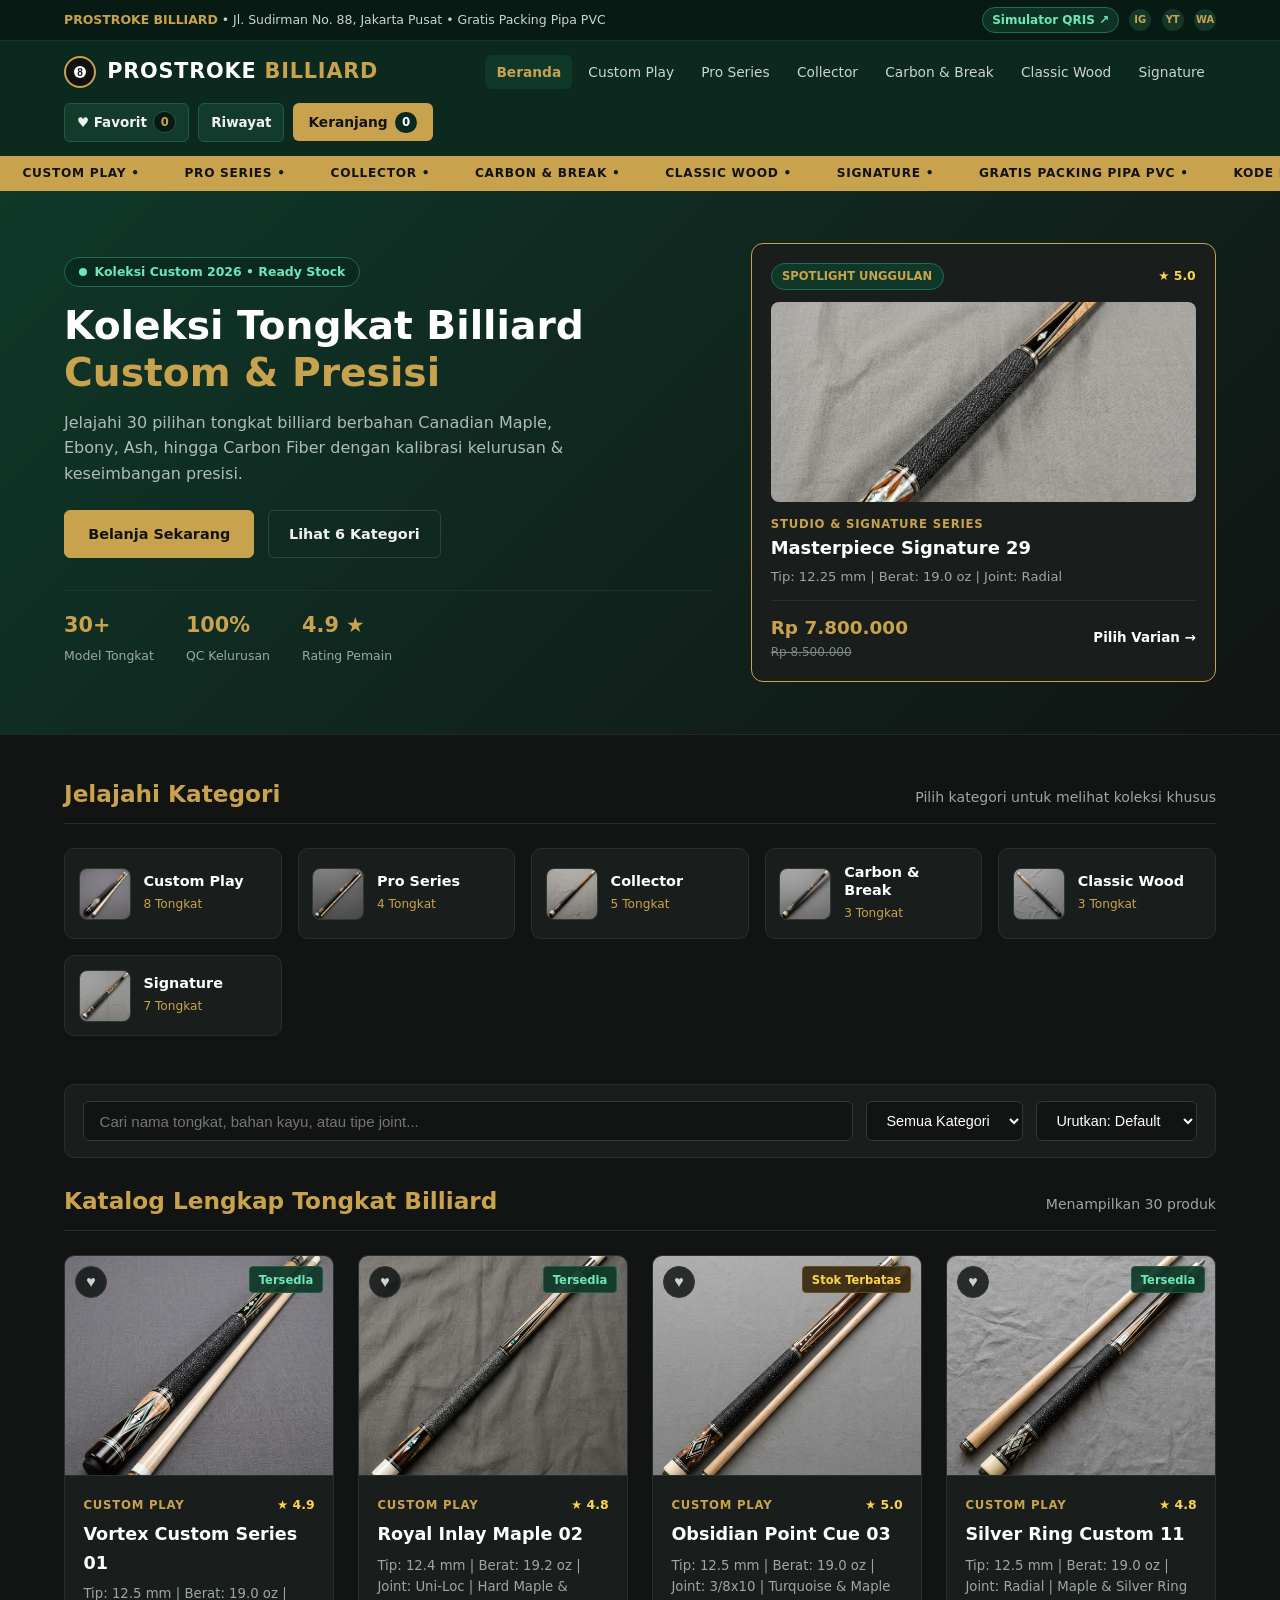
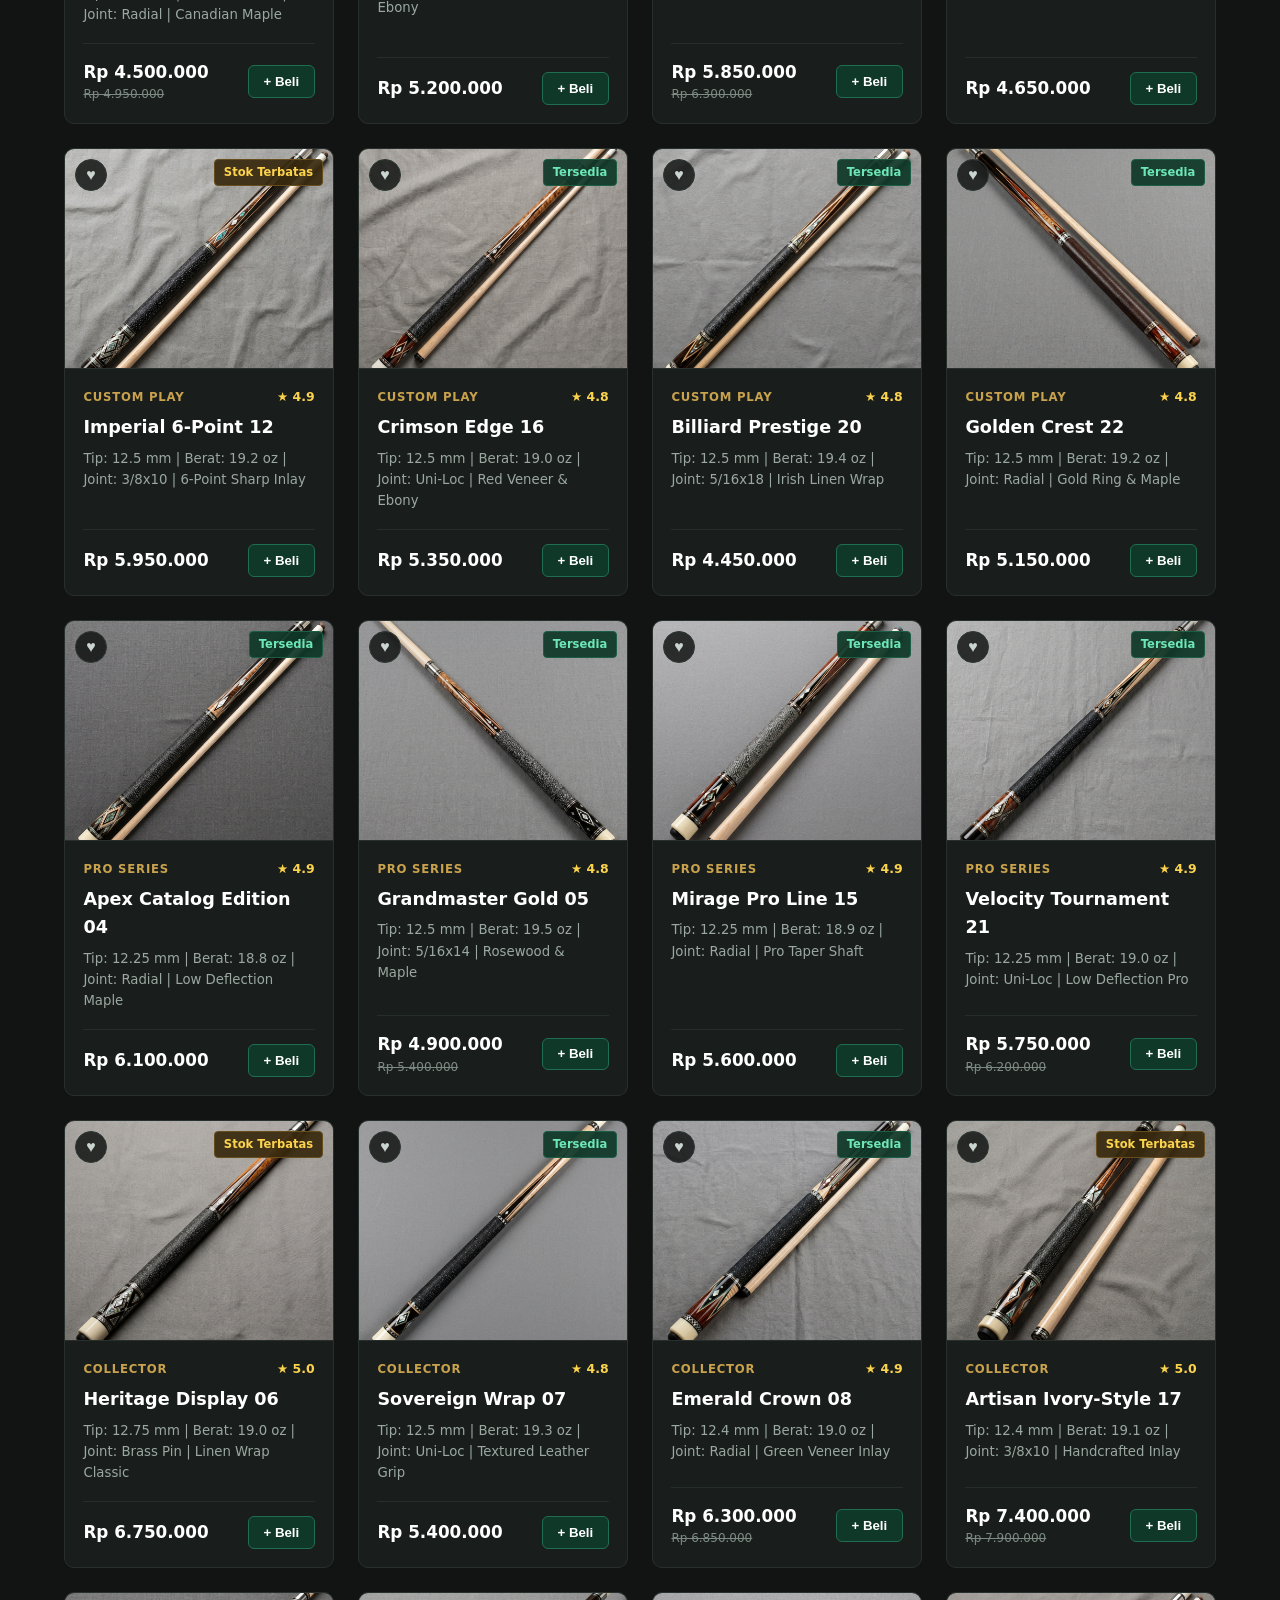
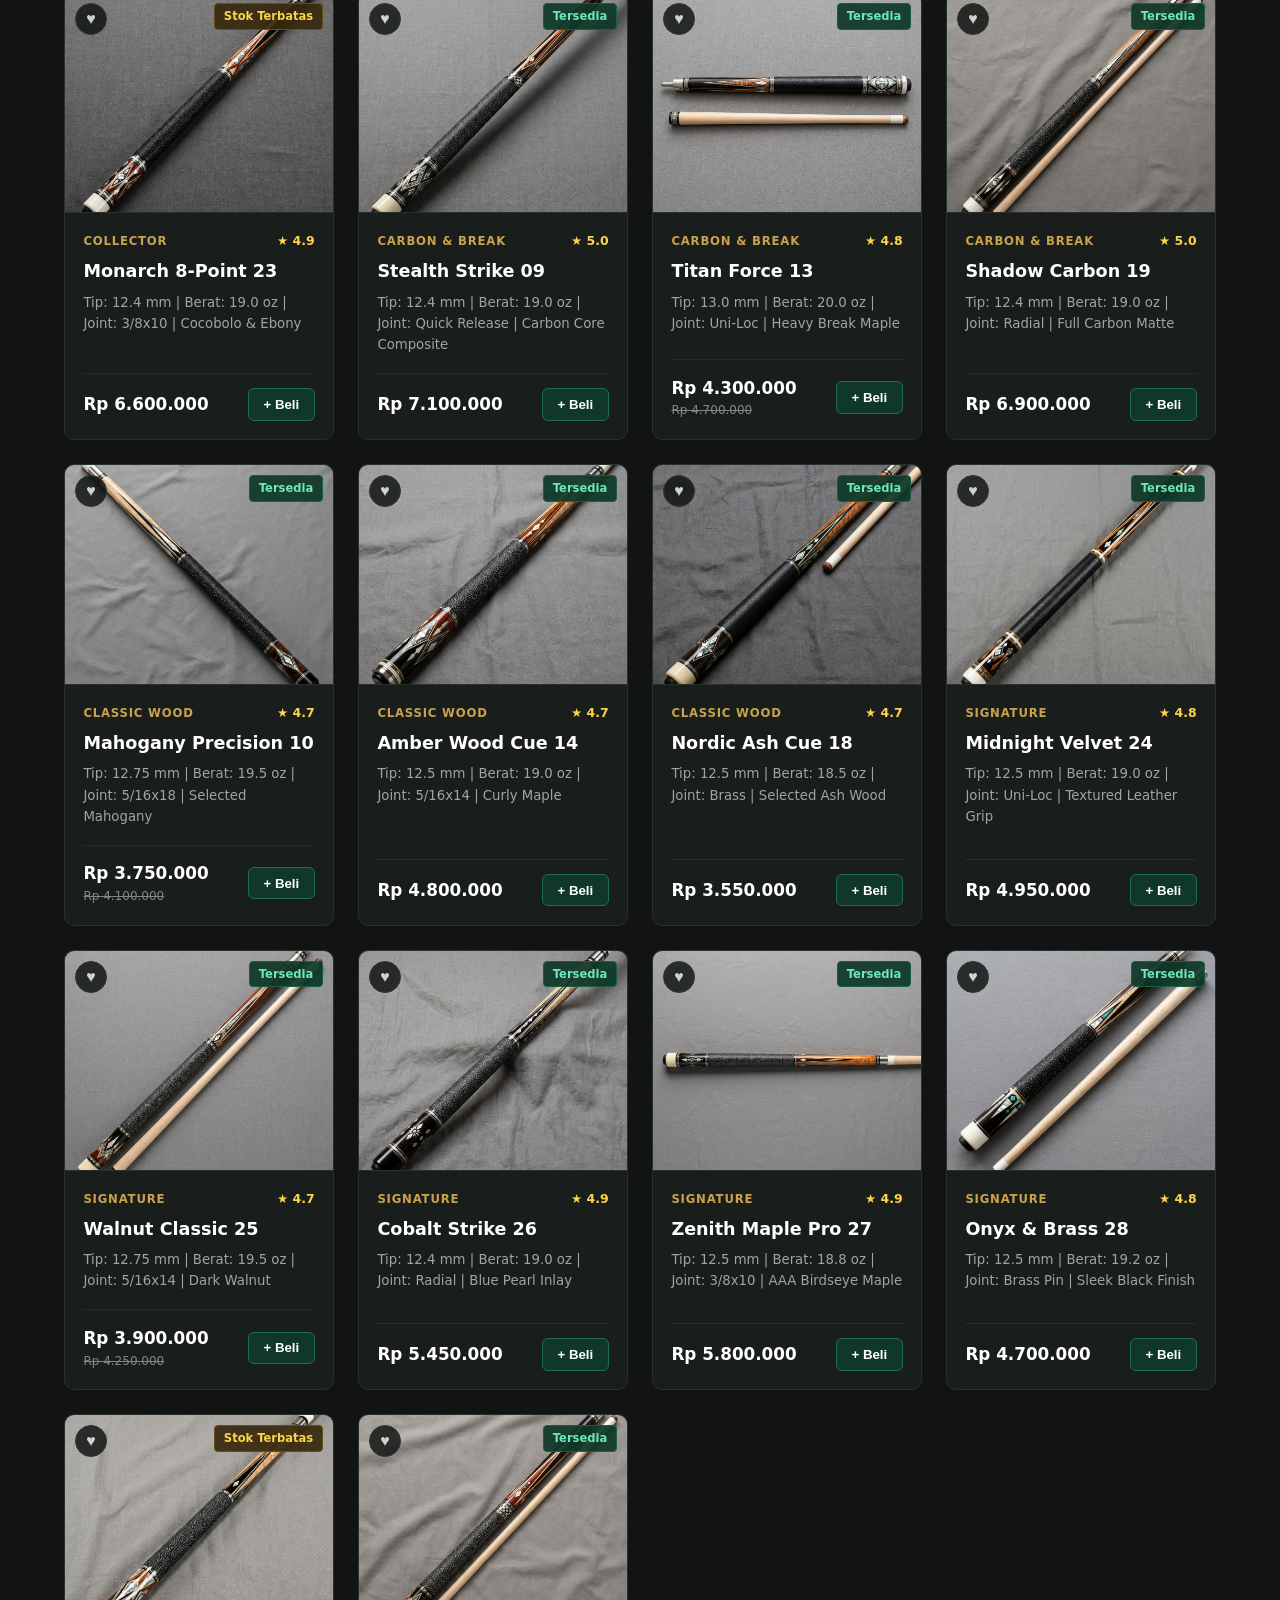
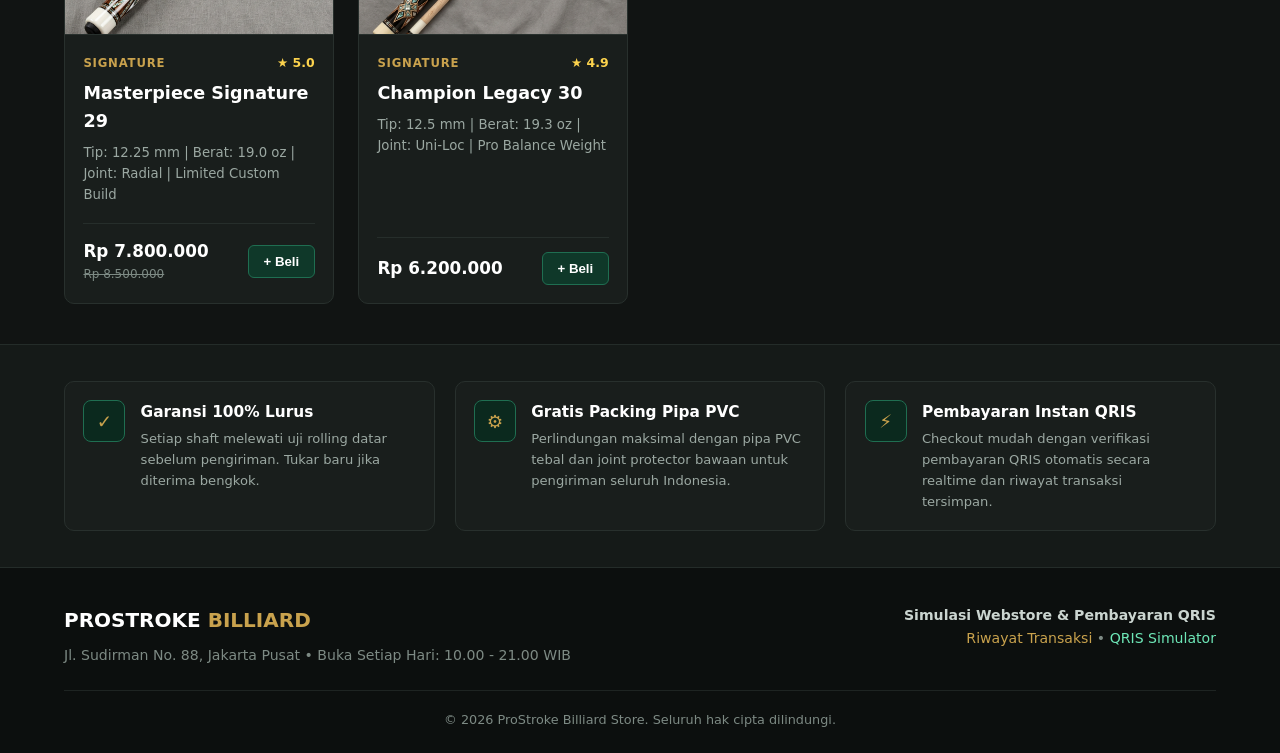
==== commit 2f41046b: "Add files via upload" ====
--- a/index.html
+++ b/index.html
@@ -3,952 +3,522 @@
 <head>
   <meta charset="UTF-8">
   <meta name="viewport" content="width=device-width, initial-scale=1.0">
-  <title>ProStroke Billiard — Toko &amp; Katalog Tongkat Billiard</title>
-  <style>
-    /* Reset & Dasar */
-    * {
-      box-sizing: border-box;
-      margin: 0;
-      padding: 0;
-    }
-
-    html {
-      scroll-behavior: smooth;
-    }
-
-    body {
-      font-family: system-ui, -apple-system, "Segoe UI", Roboto, Helvetica, Arial, sans-serif;
-      background-color: #111413;
-      color: #f0f2f1;
-      line-height: 1.6;
-    }
-
-    /* Header */
-    header {
-      background-color: #0b291e;
-      border-bottom: 2px solid #c9a24d;
-      padding: 1rem 2rem;
-      position: sticky;
-      top: 0;
-      z-index: 100;
-    }
-
-    .header-container {
-      max-width: 1200px;
-      margin: 0 auto;
-      display: flex;
-      justify-content: space-between;
-      align-items: center;
-      flex-wrap: wrap;
-      gap: 1rem;
-    }
-
-    .brand {
-      display: flex;
-      align-items: center;
-      gap: 0.75rem;
-      text-decoration: none;
-    }
-
-    .brand-title {
-      font-size: 1.4rem;
-      font-weight: 700;
-      letter-spacing: 1px;
-      color: #ffffff;
-    }
-
-    .brand-title span {
-      color: #c9a24d;
-    }
-
-    .nav-right {
-      display: flex;
-      align-items: center;
-      gap: 1.5rem;
-      flex-wrap: wrap;
-    }
-
-    .nav-list {
-      list-style: none;
-      display: flex;
-      gap: 1.25rem;
-      font-size: 0.95rem;
-    }
-
-    .nav-list a {
-      color: #cbd5d0;
-      text-decoration: none;
-      transition: color 0.2s;
-    }
-
-    .nav-list a:hover {
-      color: #c9a24d;
-    }
-
-    .cart-btn {
-      background-color: #c9a24d;
-      color: #111413;
-      border: none;
-      padding: 0.55rem 1rem;
-      border-radius: 6px;
-      font-weight: 700;
-      font-size: 0.9rem;
-      cursor: pointer;
-      display: flex;
-      align-items: center;
-      gap: 0.5rem;
-      transition: background-color 0.2s;
-    }
-
-    .cart-btn:hover {
-      background-color: #dbb562;
-    }
-
-    .cart-count {
-      background-color: #0b291e;
-      color: #ffffff;
-      font-size: 0.75rem;
-      padding: 0.1rem 0.45rem;
-      border-radius: 999px;
-    }
-
-    /* Hero Banner */
-    .hero {
-      background: linear-gradient(135deg, #0f3829 0%, #111413 100%);
-      padding: 3.5rem 2rem;
-      text-align: center;
-      border-bottom: 1px solid #222926;
-    }
-
-    .hero-content {
-      max-width: 780px;
-      margin: 0 auto;
-    }
-
-    .hero h1 {
-      font-size: 2.25rem;
-      margin-bottom: 0.75rem;
-      color: #ffffff;
-    }
-
-    .hero p {
-      color: #b0bdb7;
-      font-size: 1.05rem;
-      margin-bottom: 1.5rem;
-    }
-
-    .hero-cta {
-      display: inline-block;
-      background-color: #c9a24d;
-      color: #111413;
-      text-decoration: none;
-      font-weight: 700;
-      padding: 0.75rem 1.75rem;
-      border-radius: 6px;
-      transition: background-color 0.2s;
-    }
-
-    .hero-cta:hover {
-      background-color: #dbb562;
-    }
-
-    /* Filter & Pencarian */
-    main {
-      max-width: 1200px;
-      margin: 2.5rem auto;
-      padding: 0 2rem;
-    }
-
-    .controls-bar {
-      display: flex;
-      flex-wrap: wrap;
-      gap: 1rem;
-      justify-content: space-between;
-      align-items: center;
-      margin-bottom: 1.75rem;
-      background-color: #191e1c;
-      padding: 1rem 1.25rem;
-      border-radius: 10px;
-      border: 1px solid #28302d;
-    }
-
-    .search-input {
-      flex: 1;
-      min-width: 220px;
-      padding: 0.65rem 1rem;
-      border-radius: 6px;
-      border: 1px solid #2e3834;
-      background-color: #111413;
-      color: #ffffff;
-      font-size: 0.95rem;
-    }
-
-    .search-input:focus {
-      outline: none;
-      border-color: #c9a24d;
-    }
-
-    .filter-select {
-      padding: 0.65rem 1rem;
-      border-radius: 6px;
-      border: 1px solid #2e3834;
-      background-color: #111413;
-      color: #ffffff;
-      font-size: 0.95rem;
-      cursor: pointer;
-    }
-
-    .section-header {
-      display: flex;
-      justify-content: space-between;
-      align-items: baseline;
-      margin-bottom: 1.75rem;
-      border-bottom: 1px solid #262e2b;
-      padding-bottom: 0.75rem;
-    }
-
-    .section-header h2 {
-      font-size: 1.5rem;
-      color: #c9a24d;
-    }
-
-    .section-header span {
-      font-size: 0.9rem;
-      color: #8f9c96;
-    }
-
-    /* Grid Produk */
-    .catalog-grid {
-      display: grid;
-      grid-template-columns: repeat(auto-fill, minmax(280px, 1fr));
-      gap: 1.75rem;
-    }
-
-    .product-card {
-      background-color: #191e1c;
-      border: 1px solid #28302d;
-      border-radius: 10px;
-      overflow: hidden;
-      display: flex;
-      flex-direction: column;
-      transition: transform 0.2s, border-color 0.2s;
-    }
-
-    .product-card:hover {
-      transform: translateY(-4px);
-      border-color: #c9a24d;
-    }
-
-    .product-image {
-      background-color: #121614;
-      border-bottom: 1px solid #28302d;
-      height: 220px;
-      overflow: hidden;
-      cursor: pointer;
-      position: relative;
-    }
-
-    .product-image img {
-      width: 100%;
-      height: 100%;
-      object-fit: cover;
-      display: block;
-      transition: transform 0.3s;
-    }
-
-    .product-card:hover .product-image img {
-      transform: scale(1.04);
-    }
-
-    .stock-badge-float {
-      position: absolute;
-      top: 10px;
-      right: 10px;
-      font-size: 0.72rem;
-      padding: 0.22rem 0.55rem;
-      border-radius: 4px;
-      background-color: rgba(15, 56, 41, 0.92);
-      color: #6ee7b7;
-      border: 1px solid #1b5e45;
-      font-weight: 600;
-    }
-
-    .stock-badge-float.limited {
-      background-color: rgba(56, 42, 15, 0.92);
-      color: #fcd34d;
-      border-color: #664d1b;
-    }
-
-    .product-info {
-      padding: 1.25rem;
-      display: flex;
-      flex-direction: column;
-      flex-grow: 1;
-    }
-
-    .product-category {
-      font-size: 0.75rem;
-      text-transform: uppercase;
-      letter-spacing: 1px;
-      color: #c9a24d;
-      font-weight: 600;
-      margin-bottom: 0.35rem;
-    }
-
-    .product-name {
-      font-size: 1.15rem;
-      font-weight: 700;
-      color: #ffffff;
-      margin-bottom: 0.5rem;
-      cursor: pointer;
-    }
-
-    .product-specs {
-      font-size: 0.85rem;
-      color: #9ba8a2;
-      margin-bottom: 1.25rem;
-      flex-grow: 1;
-    }
-
-    .product-footer {
-      display: flex;
-      justify-content: space-between;
-      align-items: center;
-      gap: 0.75rem;
-      padding-top: 1rem;
-      border-top: 1px solid #262e2b;
-    }
-
-    .product-price {
-      font-size: 1.1rem;
-      font-weight: 700;
-      color: #ffffff;
-    }
-
-    .add-cart-btn {
-      background-color: #0f3829;
-      color: #ffffff;
-      border: 1px solid #1f6e51;
-      padding: 0.45rem 0.85rem;
-      border-radius: 6px;
-      font-size: 0.85rem;
-      font-weight: 600;
-      cursor: pointer;
-      transition: background-color 0.2s, border-color 0.2s;
-    }
-
-    .add-cart-btn:hover {
-      background-color: #c9a24d;
-      color: #111413;
-      border-color: #c9a24d;
-    }
-
-    /* Modal Detail Produk */
-    .modal-overlay {
-      position: fixed;
-      inset: 0;
-      background-color: rgba(0, 0, 0, 0.78);
-      display: none;
-      justify-content: center;
-      align-items: center;
-      padding: 1.5rem;
-      z-index: 200;
-    }
-
-    .modal-overlay.active {
-      display: flex;
-    }
-
-    .modal-card {
-      background-color: #191e1c;
-      border: 1px solid #c9a24d;
-      border-radius: 12px;
-      max-width: 720px;
-      width: 100%;
-      overflow: hidden;
-      display: grid;
-      grid-template-columns: 1fr 1fr;
-      position: relative;
-    }
-
-    @media (max-width: 650px) {
-      .modal-card {
-        grid-template-columns: 1fr;
-      }
-    }
-
-    .modal-img-wrap {
-      background-color: #121614;
-      min-height: 280px;
-    }
-
-    .modal-img-wrap img {
-      width: 100%;
-      height: 100%;
-      object-fit: cover;
-      display: block;
-    }
-
-    .modal-body {
-      padding: 1.5rem;
-      display: flex;
-      flex-direction: column;
-      gap: 0.75rem;
-    }
-
-    .modal-close {
-      position: absolute;
-      top: 10px;
-      right: 12px;
-      background: rgba(17, 20, 19, 0.85);
-      color: #ffffff;
-      border: 1px solid #3a4440;
-      width: 32px;
-      height: 32px;
-      border-radius: 50%;
-      font-size: 1.1rem;
-      cursor: pointer;
-    }
-
-    /* Drawer Keranjang */
-    .cart-drawer-overlay {
-      position: fixed;
-      inset: 0;
-      background-color: rgba(0, 0, 0, 0.65);
-      display: none;
-      justify-content: flex-end;
-      z-index: 250;
-    }
-
-    .cart-drawer-overlay.active {
-      display: flex;
-    }
-
-    .cart-drawer {
-      background-color: #191e1c;
-      width: 100%;
-      max-width: 420px;
-      height: 100%;
-      display: flex;
-      flex-direction: column;
-      border-left: 2px solid #c9a24d;
-    }
-
-    .cart-header {
-      padding: 1.25rem;
-      background-color: #0b291e;
-      border-bottom: 1px solid #28302d;
-      display: flex;
-      justify-content: space-between;
-      align-items: center;
-    }
-
-    .cart-items {
-      flex: 1;
-      overflow-y: auto;
-      padding: 1rem 1.25rem;
-      display: flex;
-      flex-direction: column;
-      gap: 1rem;
-    }
-
-    .cart-item {
-      display: flex;
-      gap: 0.85rem;
-      background-color: #121614;
-      padding: 0.75rem;
-      border-radius: 8px;
-      border: 1px solid #28302d;
-      align-items: center;
-    }
-
-    .cart-item img {
-      width: 60px;
-      height: 60px;
-      object-fit: cover;
-      border-radius: 6px;
-    }
-
-    .cart-item-info {
-      flex: 1;
-    }
-
-    .cart-item-title {
-      font-size: 0.92rem;
-      font-weight: 700;
-      color: #ffffff;
-    }
-
-    .cart-item-price {
-      font-size: 0.82rem;
-      color: #c9a24d;
-    }
-
-    .qty-controls {
-      display: flex;
-      align-items: center;
-      gap: 0.45rem;
-      margin-top: 0.35rem;
-    }
-
-    .qty-btn {
-      background-color: #262e2b;
-      color: #ffffff;
-      border: none;
-      width: 24px;
-      height: 24px;
-      border-radius: 4px;
-      cursor: pointer;
-      font-weight: 700;
-    }
-
-    .remove-btn {
-      background: none;
-      border: none;
-      color: #f87171;
-      font-size: 0.8rem;
-      cursor: pointer;
-      margin-left: auto;
-    }
-
-    .cart-footer {
-      padding: 1.25rem;
-      border-top: 1px solid #28302d;
-      background-color: #141817;
-    }
-
-    .cart-total-row {
-      display: flex;
-      justify-content: space-between;
-      font-size: 1.1rem;
-      font-weight: 700;
-      margin-bottom: 1rem;
-    }
-
-    .checkout-form {
-      display: flex;
-      flex-direction: column;
-      gap: 0.6rem;
-      margin-bottom: 0.85rem;
-    }
-
-    .checkout-form input {
-      padding: 0.55rem 0.75rem;
-      border-radius: 6px;
-      border: 1px solid #2e3834;
-      background-color: #111413;
-      color: #ffffff;
-      font-size: 0.88rem;
-    }
-
-    .wa-checkout-btn {
-      width: 100%;
-      padding: 0.8rem;
-      background-color: #25d366;
-      color: #0b141a;
-      border: none;
-      border-radius: 6px;
-      font-weight: 700;
-      font-size: 0.95rem;
-      cursor: pointer;
-    }
-
-    .wa-checkout-btn:hover {
-      background-color: #2fe072;
-    }
-
-    /* Toast Notifikasi */
-    .toast {
-      position: fixed;
-      bottom: 24px;
-      left: 50%;
-      transform: translateX(-50%);
-      background-color: #0b291e;
-      color: #ffffff;
-      border: 1px solid #c9a24d;
-      padding: 0.7rem 1.25rem;
-      border-radius: 8px;
-      font-size: 0.9rem;
-      font-weight: 600;
-      z-index: 300;
-      display: none;
-    }
-
-    .toast.show {
-      display: block;
-    }
-
-    /* Footer */
-    footer {
-      background-color: #0c0f0e;
-      border-top: 1px solid #222926;
-      padding: 2.5rem 2rem;
-      margin-top: 4rem;
-      text-align: center;
-      color: #7d8a84;
-      font-size: 0.9rem;
-    }
-
-    footer p {
-      margin-bottom: 0.4rem;
-    }
-  </style>
+  <title>ProStroke Billiard — Toko &amp; Katalog Tongkat Billiard Custom</title>
+  <link rel="stylesheet" href="style.css">
 </head>
 <body>
 
-  <!-- Header -->
-  <header>
-    <div class="header-container">
-      <a href="#beranda" class="brand">
-        <svg width="32" height="32" viewBox="0 0 32 32" aria-hidden="true">
-          <circle cx="16" cy="16" r="15" fill="#111" stroke="#c9a24d" stroke-width="2"/>
-          <circle cx="16" cy="16" r="6" fill="#fff"/>
-          <text x="16" y="19.5" text-anchor="middle" font-size="10" font-weight="bold" fill="#111" font-family="sans-serif">8</text>
-        </svg>
-        <div class="brand-title">PROSTROKE <span>BILLIARD</span></div>
-      </a>
-      <div class="nav-right">
-        <ul class="nav-list">
-          <li><a href="#beranda">Beranda</a></li>
-          <li><a href="#katalog">Katalog Tongkat</a></li>
-          <li><a href="#kontak">Kontak Toko</a></li>
-        </ul>
-        <button class="cart-btn" id="open-cart-btn" type="button">
-          Keranjang <span class="cart-count" id="cart-count">0</span>
-        </button>
-      </div>
-    </div>
-  </header>
-
-  <!-- Hero Banner -->
-  <section class="hero" id="beranda">
-    <div class="hero-content">
-      <h1>Koleksi Tongkat Billiard Custom &amp; Presisi</h1>
-      <p>Belanja tongkat billiard custom pilihan berbahan kayu Maple, Ebony, Ash, hingga Carbon Fiber untuk performa terbaik.</p>
-      <a href="#katalog" class="hero-cta">Belanja Sekarang</a>
-    </div>
-  </section>
-
-  <!-- Katalog Produk -->
-  <main id="katalog">
-    <div class="controls-bar">
-      <input type="text" id="search-input" class="search-input" placeholder="Cari nama tongkat, bahan, atau joint...">
-      <select id="category-filter" class="filter-select">
-        <option value="all">Semua Kategori</option>
-      </select>
-    </div>
-
-    <div class="section-header">
-      <h2>Katalog Produk</h2>
-      <span id="product-count">Menampilkan 30 produk</span>
-    </div>
-
-    <div class="catalog-grid" id="catalog-container"></div>
-  </main>
-
-  <!-- Footer -->
-  <footer id="kontak">
-    <p><strong>ProStroke Billiard Store</strong> — Jl. Sudirman No. 88, Jakarta Pusat</p>
-    <p>Buka Setiap Hari: 10.00 - 21.00 WIB | Pemesanan Online &amp; Pengiriman Seluruh Indonesia</p>
-    <p>&copy; 2025 ProStroke Billiard. Seluruh hak cipta dilindungi.</p>
-  </footer>
-
-  <!-- Modal Detail Produk -->
-  <div class="modal-overlay" id="product-modal">
-    <div class="modal-card">
-      <button class="modal-close" id="close-modal-btn" type="button">&times;</button>
-      <div class="modal-img-wrap">
-        <img id="modal-img" src="" alt="">
-      </div>
-      <div class="modal-body">
-        <div class="product-category" id="modal-category"></div>
-        <h3 class="product-name" id="modal-name" style="cursor:default; font-size:1.35rem;"></h3>
-        <p class="product-specs" id="modal-specs" style="flex-grow:0;"></p>
-        <div class="product-price" id="modal-price" style="font-size:1.35rem; color:#c9a24d;"></div>
-        <div id="modal-status" style="font-size:0.85rem; color:#6ee7b7;"></div>
-        <button class="add-cart-btn" id="modal-add-btn" type="button" style="margin-top:auto; padding:0.75rem;">
-          + Tambah ke Keranjang
-        </button>
-      </div>
-    </div>
-  </div>
-
-  <!-- Drawer Keranjang Belanja -->
-  <div class="cart-drawer-overlay" id="cart-drawer-overlay">
-    <div class="cart-drawer">
-      <div class="cart-header">
-        <h3 style="color:#ffffff;">Keranjang Belanja</h3>
-        <button class="modal-close" id="close-cart-btn" type="button" style="position:static;">&times;</button>
-      </div>
-      <div class="cart-items" id="cart-items-container"></div>
-      <div class="cart-footer">
-        <div class="cart-total-row">
-          <span>Total</span>
-          <span id="cart-total" style="color:#c9a24d;">Rp 0</span>
-        </div>
-        <div class="checkout-form">
-          <input type="text" id="buyer-name" placeholder="Nama Lengkap Anda">
-          <input type="text" id="buyer-address" placeholder="Alamat Pengiriman">
-        </div>
-        <button class="wa-checkout-btn" id="wa-checkout-btn" type="button">
-          Checkout via WhatsApp
-        </button>
-      </div>
-    </div>
-  </div>
-
-  <!-- Toast Notifikasi -->
-  <div class="toast" id="toast">Produk ditambahkan ke keranjang!</div>
-
+  <div id="site-header-root"></div>
+
+  <main id="main-content"></main>
+
+  <div id="site-footer-root"></div>
+
+  <script src="app.js"></script>
   <script>
-    const imageFolder = "Tongkat Billiard";
-    const storeWhatsApp = "6281234567890"; // Ganti dengan nomor WhatsApp toko Anda
-
-    const billiardCues = [
-      { image: "Custom_billiard_cue_02ce6446.jpg", category: "Custom Play Cue", name: "Vortex Custom Series 01", specs: "Tip: 12.5mm | Berat: 19 oz | Joint: Radial | Bahan: Canadian Maple", price: 4500000, status: "Tersedia", limited: false },
-      { image: "Custom_billiard_cue_449213b8.jpg", category: "Custom Play Cue", name: "Royal Inlay Maple 02", specs: "Tip: 12.4mm | Berat: 19.2 oz | Joint: Uni-Loc | Bahan: Hard Maple & Ebony", price: 5200000, status: "Tersedia", limited: false },
-      { image: "Custom_billiard_cue_c4261d68.jpg", category: "Custom Play Cue", name: "Obsidian Point Cue 03", specs: "Tip: 12.5mm | Berat: 19 oz | Joint: 3/8x10 | Inlay: Turquoise & Maple", price: 5850000, status: "Stok Terbatas", limited: true },
-      { image: "Custom_billiard_cue_catalog_photo_3a62e815.jpg", category: "Pro Series Cue", name: "Apex Catalog Edition 04", specs: "Tip: 12.25mm | Berat: 18.8 oz | Joint: Radial | Low Deflection Shaft", price: 6100000, status: "Tersedia", limited: false },
-      { image: "Custom_billiard_cue_catalog_photo_dd25ab0f.jpg", category: "Pro Series Cue", name: "Grandmaster Gold 05", specs: "Tip: 12.5mm | Berat: 19.5 oz | Joint: 5/16x14 | Bahan: Rosewood & Maple", price: 4900000, status: "Tersedia", limited: false },
-      { image: "Custom_billiard_cue_displayed_1dd74f5e.jpg", category: "Collector Cue", name: "Heritage Display 06", specs: "Tip: 12.75mm | Berat: 19 oz | Joint: Brass Pin | Linen Wrap Classic", price: 6750000, status: "Stok Terbatas", limited: true },
-      { image: "Custom_billiard_cue_displayed_5166e83f.jpg", category: "Collector Cue", name: "Sovereign Wrap 07", specs: "Tip: 12.5mm | Berat: 19.3 oz | Joint: Uni-Loc | Leather Grip", price: 5400000, status: "Tersedia", limited: false },
-      { image: "Custom_billiard_cue_displayed_b7118a8b.jpg", category: "Collector Cue", name: "Emerald Crown 08", specs: "Tip: 12.4mm | Berat: 19 oz | Joint: Radial | Green Veneer Inlay", price: 6300000, status: "Tersedia", limited: false },
-      { image: "Custom_billiard_cue_for_catalog_08e04600.jpg", category: "Carbon & Maple", name: "Stealth Strike 09", specs: "Tip: 12.4mm | Berat: 19 oz | Joint: Quick Release | Carbon Core", price: 7100000, status: "Tersedia", limited: false },
-      { image: "Custom_billiard_cue_for_catalog_0e081528.jpg", category: "Classic Play Cue", name: "Mahogany Precision 10", specs: "Tip: 12.75mm | Berat: 19.5 oz | Joint: 5/16x18 | Bahan: Mahogany", price: 3750000, status: "Tersedia", limited: false },
-      { image: "Custom_billiard_cue_for_catalog_1ea1f7d3.jpg", category: "Custom Play Cue", name: "Silver Ring Custom 11", specs: "Tip: 12.5mm | Berat: 19 oz | Joint: Radial | Silver Ring Accent", price: 4650000, status: "Tersedia", limited: false },
-      { image: "Custom_billiard_cue_for_catalog_22fa7ef1.jpg", category: "Custom Play Cue", name: "Imperial 6-Point 12", specs: "Tip: 12.5mm | Berat: 19.2 oz | Joint: 3/8x10 | 6-Point Sharp Inlay", price: 5950000, status: "Stok Terbatas", limited: true },
-      { image: "Custom_billiard_cue_for_catalog_2ebb5a70.jpg", category: "Break / Play Cue", name: "Titan Force 13", specs: "Tip: 13.0mm | Berat: 20 oz | Joint: Uni-Loc | Heavy Hitter", price: 4300000, status: "Tersedia", limited: false },
-      { image: "Custom_billiard_cue_for_catalog_326eb45a.jpg", category: "Classic Play Cue", name: "Amber Wood Cue 14", specs: "Tip: 12.5mm | Berat: 19 oz | Joint: 5/16x14 | Bahan: Curly Maple", price: 4800000, status: "Tersedia", limited: false },
-      { image: "Custom_billiard_cue_for_catalog_38b33cce.jpg", category: "Pro Series Cue", name: "Mirage Pro Line 15", specs: "Tip: 12.25mm | Berat: 18.9 oz | Joint: Radial | Pro Taper Shaft", price: 5600000, status: "Tersedia", limited: false },
-      { image: "Custom_billiard_cue_for_catalog_3b8ba64a.jpg", category: "Custom Play Cue", name: "Crimson Edge 16", specs: "Tip: 12.5mm | Berat: 19 oz | Joint: Uni-Loc | Red Veneer & Ebony", price: 5350000, status: "Tersedia", limited: false },
-      { image: "Custom_billiard_cue_for_catalog_4c6fa4a6.jpg", category: "Collector Cue", name: "Artisan Ivory-Style 17", specs: "Tip: 12.4mm | Berat: 19.1 oz | Joint: 3/8x10 | Handcrafted Inlay", price: 7400000, status: "Stok Terbatas", limited: true },
-      { image: "Custom_billiard_cue_for_catalog_58994981.jpg", category: "Classic Play Cue", name: "Nordic Ash Cue 18", specs: "Tip: 12.5mm | Berat: 18.5 oz | Joint: Brass | Bahan: Selected Ash", price: 3550000, status: "Tersedia", limited: false },
-      { image: "Custom_billiard_cue_for_catalog_86b7dce7.jpg", category: "Carbon Series", name: "Shadow Carbon 19", specs: "Tip: 12.4mm | Berat: 19 oz | Joint: Radial | Full Carbon Matte", price: 6900000, status: "Tersedia", limited: false },
-      { image: "Custom_billiard_cue_for_catalog_a2b68c65.jpg", category: "Custom Play Cue", name: "Billiard Prestige 20", specs: "Tip: 12.5mm | Berat: 19.4 oz | Joint: 5/16x18 | Irish Linen Wrap", price: 4450000, status: "Tersedia", limited: false },
-      { image: "Custom_billiard_cue_for_catalog_b0b1cef0.jpg", category: "Pro Series Cue", name: "Velocity Tournament 21", specs: "Tip: 12.25mm | Berat: 19 oz | Joint: Uni-Loc | Low Deflection", price: 5750000, status: "Tersedia", limited: false },
-      { image: "Custom_billiard_cue_for_catalog_b2ab08f5.jpg", category: "Custom Play Cue", name: "Golden Crest 22", specs: "Tip: 12.5mm | Berat: 19.2 oz | Joint: Radial | Gold Ring & Maple", price: 5150000, status: "Tersedia", limited: false },
-      { image: "Custom_billiard_cue_for_catalog_c14de881.jpg", category: "Collector Cue", name: "Monarch 8-Point 23", specs: "Tip: 12.4mm | Berat: 19 oz | Joint: 3/8x10 | Cocobolo & Ebony", price: 6600000, status: "Stok Terbatas", limited: true },
-      { image: "Custom_billiard_cue_on_background_1a1ff74c.jpg", category: "Studio Edition", name: "Midnight Velvet 24", specs: "Tip: 12.5mm | Berat: 19 oz | Joint: Uni-Loc | Textured Leather Grip", price: 4950000, status: "Tersedia", limited: false },
-      { image: "Custom_billiard_cue_on_background_89060ad2.jpg", category: "Studio Edition", name: "Walnut Classic 25", specs: "Tip: 12.75mm | Berat: 19.5 oz | Joint: 5/16x14 | Bahan: Dark Walnut", price: 3900000, status: "Tersedia", limited: false },
-      { image: "Custom_billiard_cue_on_background_a14b26b1.jpg", category: "Studio Edition", name: "Cobalt Strike 26", specs: "Tip: 12.4mm | Berat: 19 oz | Joint: Radial | Blue Pearl Inlay", price: 5450000, status: "Tersedia", limited: false },
-      { image: "Custom_billiard_cue_on_background_a8b1883c.jpg", category: "Studio Edition", name: "Zenith Maple Pro 27", specs: "Tip: 12.5mm | Berat: 18.8 oz | Joint: 3/8x10 | AAA Birdseye Maple", price: 5800000, status: "Tersedia", limited: false },
-      { image: "Custom_billiard_cue_on_background_edc20a43.jpg", category: "Studio Edition", name: "Onyx & Brass 28", specs: "Tip: 12.5mm | Berat: 19.2 oz | Joint: Brass Pin | Sleek Black Finish", price: 4700000, status: "Tersedia", limited: false },
-      { image: "Custom_billiard_cue_photorealist._75336355.jpg", category: "Signature Series", name: "Masterpiece Signature 29", specs: "Tip: 12.25mm | Berat: 19 oz | Joint: Radial | Limited Custom Build", price: 7800000, status: "Stok Terbatas", limited: true },
-      { image: "Custom_billiard_cue_photo_8e3036ea.jpg", category: "Signature Series", name: "Champion Legacy 30", specs: "Tip: 12.5mm | Berat: 19.3 oz | Joint: Uni-Loc | Pro Balance Weight", price: 6200000, status: "Tersedia", limited: false }
-    ];
-
-    let cart = [];
-    let activeModalIndex = null;
-
-    function formatRupiah(angka) {
-      return "Rp " + angka.toLocaleString("id-ID");
-    }
-
-    // Penanganan gambar gagal muat (khususnya file dengan karakter "._" seperti Masterpiece Signature 29)
-    function handleImgError(imgEl, originalFile) {
-      const step = parseInt(imgEl.dataset.fallbackStep || "0", 10);
-      if (step === 0 && originalFile.includes("._")) {
-        imgEl.dataset.fallbackStep = "1";
-        imgEl.src = `${imageFolder}/${originalFile.replace("._", "_")}`;
-      } else if (step <= 1) {
-        imgEl.dataset.fallbackStep = "2";
-        imgEl.src = `${imageFolder}/${originalFile.replace(/\.jpg$/i, ".png")}`;
-      } else if (step <= 2) {
-        imgEl.dataset.fallbackStep = "3";
-        imgEl.src = `${imageFolder}/Custom_billiard_cue_photo_8e3036ea.jpg`;
+    (function () {
+      const store = window.PSStore;
+      const params = new URLSearchParams(window.location.search);
+      const kategoriParam = params.get("kategori");
+      const produkParam = parseInt(params.get("produk"), 10);
+      const favoritParam = params.get("favorit");
+
+      const allCues = store.getAllCues();
+      const activeCue = !isNaN(produkParam) ? allCues.find(function (c) { return c.id === produkParam; }) : null;
+      const activeCat = activeCue
+        ? store.kategoriBilliard.find(function (k) { return k.id === activeCue.kategoriId; })
+        : store.kategoriBilliard.find(function (k) { return k.id === kategoriParam; });
+
+      if (activeCue) {
+        store.renderHeader("kategori", activeCue.kategoriId);
+      } else if (activeCat) {
+        store.renderHeader("kategori", activeCat.id);
+      } else if (favoritParam === "1") {
+        store.renderHeader("favorit");
       } else {
-        imgEl.onerror = null;
-      }
-    }
-
-    function showToast(msg) {
-      const toast = document.getElementById("toast");
-      toast.textContent = msg;
-      toast.classList.add("show");
-      setTimeout(() => toast.classList.remove("show"), 2000);
-    }
-
-    function renderCatalog() {
-      const container = document.getElementById("catalog-container");
-      const countLabel = document.getElementById("product-count");
-      const keyword = document.getElementById("search-input").value.toLowerCase().trim();
-      const selectedCat = document.getElementById("category-filter").value;
-
-      const filtered = billiardCues
-        .map((cue, idx) => ({ ...cue, idx }))
-        .filter(cue => {
-          const matchCat = selectedCat === "all" || cue.category === selectedCat;
-          const matchText =
-            cue.name.toLowerCase().includes(keyword) ||
-            cue.specs.toLowerCase().includes(keyword) ||
-            cue.category.toLowerCase().includes(keyword);
-          return matchCat && matchText;
-        });
-
-      countLabel.textContent = `Menampilkan ${filtered.length} produk`;
-
-      if (filtered.length === 0) {
-        container.innerHTML = `<p style="color:#9ba8a2;">Produk tidak ditemukan.</p>`;
-        return;
-      }
-
-      container.innerHTML = filtered.map(cue => {
-        const badgeClass = cue.limited ? "stock-badge-float limited" : "stock-badge-float";
-        const imagePath = `${imageFolder}/${cue.image}`;
-        return `
-          <article class="product-card">
-            <div class="product-image" onclick="openModal(${cue.idx})">
-              <img src="${imagePath}" alt="${cue.name}" loading="lazy" onerror="handleImgError(this, '${cue.image}')">
-              <span class="${badgeClass}">${cue.status}</span>
-            </div>
-            <div class="product-info">
-              <div class="product-category">${cue.category}</div>
-              <h3 class="product-name" onclick="openModal(${cue.idx})">${cue.name}</h3>
-              <p class="product-specs">${cue.specs}</p>
-              <div class="product-footer">
-                <div class="product-price">${formatRupiah(cue.price)}</div>
-                <button class="add-cart-btn" type="button" onclick="addToCart(${cue.idx})">+ Beli</button>
-              </div>
-            </div>
-          </article>
-        `;
-      }).join("");
-    }
-
-    function openModal(idx) {
-      activeModalIndex = idx;
-      const cue = billiardCues[idx];
-      const modalImg = document.getElementById("modal-img");
-      modalImg.dataset.fallbackStep = "0";
-      modalImg.onerror = function () { handleImgError(this, cue.image); };
-      modalImg.src = `${imageFolder}/${cue.image}`;
-      modalImg.alt = cue.name;
-
-      document.getElementById("modal-category").textContent = cue.category;
-      document.getElementById("modal-name").textContent = cue.name;
-      document.getElementById("modal-specs").textContent = cue.specs;
-      document.getElementById("modal-price").textContent = formatRupiah(cue.price);
-      document.getElementById("modal-status").textContent = `Status: ${cue.status}`;
-      document.getElementById("product-modal").classList.add("active");
-    }
-
-    function addToCart(idx) {
-      const existing = cart.find(item => item.idx === idx);
-      if (existing) {
-        existing.qty += 1;
-      } else {
-        cart.push({ idx, qty: 1 });
-      }
-      updateCartUI();
-      showToast(`${billiardCues[idx].name} ditambahkan ke keranjang!`);
-    }
-
-    function changeQty(idx, delta) {
-      const item = cart.find(i => i.idx === idx);
-      if (!item) return;
-      item.qty += delta;
-      if (item.qty <= 0) {
-        cart = cart.filter(i => i.idx !== idx);
-      }
-      updateCartUI();
-    }
-
-    function updateCartUI() {
-      const totalQty = cart.reduce((sum, item) => sum + item.qty, 0);
-      const totalPrice = cart.reduce((sum, item) => sum + billiardCues[item.idx].price * item.qty, 0);
-
-      document.getElementById("cart-count").textContent = totalQty;
-      document.getElementById("cart-total").textContent = formatRupiah(totalPrice);
-
-      const container = document.getElementById("cart-items-container");
-      if (cart.length === 0) {
-        container.innerHTML = `<p style="color:#8f9c96; text-align:center; margin-top:2rem;">Keranjang belanja masih kosong.</p>`;
-        return;
-      }
-
-      container.innerHTML = cart.map(item => {
-        const cue = billiardCues[item.idx];
-        return `
-          <div class="cart-item">
-            <img src="${imageFolder}/${cue.image}" alt="${cue.name}" onerror="handleImgError(this, '${cue.image}')">
-            <div class="cart-item-info">
-              <div class="cart-item-title">${cue.name}</div>
-              <div class="cart-item-price">${formatRupiah(cue.price)}</div>
-              <div class="qty-controls">
-                <button class="qty-btn" type="button" onclick="changeQty(${item.idx}, -1)">-</button>
-                <span>${item.qty}</span>
-                <button class="qty-btn" type="button" onclick="changeQty(${item.idx}, 1)">+</button>
-                <button class="remove-btn" type="button" onclick="changeQty(${item.idx}, -${item.qty})">Hapus</button>
-              </div>
-            </div>
-          </div>
-        `;
-      }).join("");
-    }
-
-    document.addEventListener("DOMContentLoaded", function () {
-      // Isi dropdown kategori
-      const catSelect = document.getElementById("category-filter");
-      const categories = [...new Set(billiardCues.map(c => c.category))];
-      categories.forEach(cat => {
-        const opt = document.createElement("option");
-        opt.value = cat;
-        opt.textContent = cat;
-        catSelect.appendChild(opt);
-      });
-
-      document.getElementById("search-input").addEventListener("input", renderCatalog);
-      catSelect.addEventListener("change", renderCatalog);
-
-      // Modal events
-      document.getElementById("close-modal-btn").addEventListener("click", () => {
-        document.getElementById("product-modal").classList.remove("active");
-      });
-      document.getElementById("product-modal").addEventListener("click", (e) => {
-        if (e.target.id === "product-modal") e.target.classList.remove("active");
-      });
-      document.getElementById("modal-add-btn").addEventListener("click", () => {
-        if (activeModalIndex !== null) {
-          addToCart(activeModalIndex);
-          document.getElementById("product-modal").classList.remove("active");
+        store.renderHeader("home");
+      }
+      store.renderFooter();
+
+      function getQtyInCartByCueId(cueId) {
+        return store.getCart().reduce(function (sum, item) {
+          return item.id === cueId ? sum + item.qty : sum;
+        }, 0);
+      }
+
+      function renderCueCard(cue) {
+        const favs = store.getFavorites();
+        const isFav = favs.includes(cue.id);
+        const badgeClass = cue.limited ? "stock-pill limited" : "stock-pill";
+        const imgSrc = store.getImageUrl(cue.image);
+        const specsText = "Tip: " + cue.tip + " | Berat: " + cue.weight + " | Joint: " + cue.joint + " | " + cue.material;
+        const inCart = getQtyInCartByCueId(cue.id);
+        const btnLabel = inCart > 0 ? "+ Tambah (" + inCart + ")" : "+ Beli";
+
+        return (
+          '<article class="product-card">' +
+          '  <a class="product-media" href="index.html?produk=' + cue.id + '">' +
+          '    <img src="' + store.escapeHtml(imgSrc) + '" alt="' + store.escapeHtml(cue.name) + '" loading="lazy" onerror="PSStore.handleImgError(this, \'' + store.escapeHtml(cue.image) + '\')">' +
+          '    <button class="fav-btn ' + (isFav ? "active" : "") + '" type="button" title="Simpan ke Favorit" data-fav-id="' + cue.id + '">&#9829;</button>' +
+          '    <span class="' + badgeClass + '">' + store.escapeHtml(cue.status) + '</span>' +
+          '  </a>' +
+          '  <div class="product-body">' +
+          '    <div class="meta-row">' +
+          '      <span class="cat-label">' + store.escapeHtml(cue.kategoriNama) + '</span>' +
+          '      <span class="rating-label">&#9733; ' + cue.rating.toFixed(1) + '</span>' +
+          '    </div>' +
+          '    <a class="product-title-link" href="index.html?produk=' + cue.id + '">' + store.escapeHtml(cue.name) + '</a>' +
+          '    <p class="product-specs">' + store.escapeHtml(specsText) + '</p>' +
+          '    <div class="product-foot">' +
+          '      <div class="price-now">' +
+          '        ' + store.formatRupiah(cue.price) +
+          (cue.oldPrice ? '<span class="price-old">' + store.formatRupiah(cue.oldPrice) + '</span>' : '') +
+          '      </div>' +
+          '      <button class="add-btn" type="button" data-quick-add="' + cue.id + '">' + btnLabel + '</button>' +
+          '    </div>' +
+          '  </div>' +
+          '</article>'
+        );
+      }
+
+      // 1. Home View
+      function renderHomeView(container) {
+        const spotlight = allCues.find(function (c) { return c.id === 29; }) || allCues[0];
+
+        const categoryCardsHTML = store.kategoriBilliard.map(function (kat) {
+          const cover = kat.cue[0];
+          return (
+            '<a class="cat-card" href="index.html?kategori=' + kat.id + '">' +
+            '  <div class="cat-thumb">' +
+            '    <img src="' + store.escapeHtml(store.getImageUrl(cover.image)) + '" alt="' + store.escapeHtml(kat.namaNav) + '" onerror="PSStore.handleImgError(this, \'' + store.escapeHtml(cover.image) + '\')">' +
+            '  </div>' +
+            '  <div>' +
+            '    <h3>' + store.escapeHtml(kat.namaNav) + '</h3>' +
+            '    <span>' + kat.cue.length + ' Tongkat</span>' +
+            '  </div>' +
+            '</a>'
+          );
+        }).join("");
+
+        const categoryOptions = store.kategoriBilliard.map(function (k) {
+          return '<option value="' + k.id + '">' + store.escapeHtml(k.namaNav) + '</option>';
+        }).join("");
+
+        container.innerHTML =
+          '<section class="hero">' +
+          '  <div class="container hero-grid">' +
+          '    <div>' +
+          '      <div class="hero-badge"><span class="hero-dot"></span> Koleksi Custom 2026 &bull; Ready Stock</div>' +
+          '      <h1>Koleksi Tongkat Billiard <span>Custom &amp; Presisi</span></h1>' +
+          '      <p class="hero-desc">Jelajahi 30 pilihan tongkat billiard berbahan Canadian Maple, Ebony, Ash, hingga Carbon Fiber dengan kalibrasi kelurusan &amp; keseimbangan presisi.</p>' +
+          '      <div class="hero-actions">' +
+          '        <a href="#katalog" class="btn-gold">Belanja Sekarang</a>' +
+          '        <a href="#kategori" class="btn-outline">Lihat 6 Kategori</a>' +
+          '      </div>' +
+          '      <div class="hero-stats">' +
+          '        <div class="stat-item"><strong>30+</strong><span>Model Tongkat</span></div>' +
+          '        <div class="stat-item"><strong>100%</strong><span>QC Kelurusan</span></div>' +
+          '        <div class="stat-item"><strong>4.9 &#9733;</strong><span>Rating Pemain</span></div>' +
+          '      </div>' +
+          '    </div>' +
+          '    <a class="spotlight-card" href="index.html?produk=' + spotlight.id + '">' +
+          '      <div class="spotlight-head">' +
+          '        <span class="spotlight-tag">Spotlight Unggulan</span>' +
+          '        <span class="rating-label">&#9733; ' + spotlight.rating.toFixed(1) + '</span>' +
+          '      </div>' +
+          '      <div class="spotlight-img">' +
+          '        <img src="' + store.escapeHtml(store.getImageUrl(spotlight.image)) + '" alt="' + store.escapeHtml(spotlight.name) + '" onerror="PSStore.handleImgError(this, \'' + store.escapeHtml(spotlight.image) + '\')">' +
+          '      </div>' +
+          '      <div class="cat-label">' + store.escapeHtml(spotlight.kategoriJudul) + '</div>' +
+          '      <div class="spotlight-title">' + store.escapeHtml(spotlight.name) + '</div>' +
+          '      <div class="spotlight-specs">Tip: ' + spotlight.tip + ' | Berat: ' + spotlight.weight + ' | Joint: ' + spotlight.joint + '</div>' +
+          '      <div class="spotlight-foot">' +
+          '        <div>' +
+          '          <strong style="color:#c9a24d; font-size:1.15rem;">' + store.formatRupiah(spotlight.price) + '</strong>' +
+          (spotlight.oldPrice ? '<span class="price-old">' + store.formatRupiah(spotlight.oldPrice) + '</span>' : '') +
+          '        </div>' +
+          '        <span style="font-size:0.84rem; font-weight:700; color:#ffffff;">Pilih Varian &rarr;</span>' +
+          '      </div>' +
+          '    </a>' +
+          '  </div>' +
+          '</section>' +
+          '<section class="section-block" id="kategori">' +
+          '  <div class="container">' +
+          '    <div class="section-header">' +
+          '      <h2>Jelajahi Kategori</h2>' +
+          '      <span>Pilih kategori untuk melihat koleksi khusus</span>' +
+          '    </div>' +
+          '    <div class="category-grid">' + categoryCardsHTML + '</div>' +
+          '  </div>' +
+          '</section>' +
+          '<section class="section-block" id="katalog" style="padding-top:0.5rem;">' +
+          '  <div class="container">' +
+          '    <div class="controls-bar">' +
+          '      <input type="text" id="search-input" class="search-input" placeholder="Cari nama tongkat, bahan kayu, atau tipe joint...">' +
+          '      <select id="category-filter" class="filter-select">' +
+          '        <option value="all">Semua Kategori</option>' +
+          '        ' + categoryOptions +
+          '      </select>' +
+          '      <select id="sort-filter" class="filter-select">' +
+          '        <option value="default">Urutkan: Default</option>' +
+          '        <option value="price-asc">Harga: Terendah</option>' +
+          '        <option value="price-desc">Harga: Tertinggi</option>' +
+          '        <option value="rating-desc">Rating Tertinggi</option>' +
+          '      </select>' +
+          '    </div>' +
+          '    <div class="section-header">' +
+          '      <h2>Katalog Lengkap Tongkat Billiard</h2>' +
+          '      <span id="product-count">Menampilkan ' + allCues.length + ' produk</span>' +
+          '    </div>' +
+          '    <div class="catalog-grid" id="catalog-container"></div>' +
+          '  </div>' +
+          '</section>';
+
+        const searchInput = document.getElementById("search-input");
+        const catSelect = document.getElementById("category-filter");
+        const sortSelect = document.getElementById("sort-filter");
+
+        function refreshCatalog() {
+          const q = searchInput.value.toLowerCase().trim();
+          const cat = catSelect.value;
+          const sort = sortSelect.value;
+
+          let filtered = allCues.filter(function (c) {
+            const matchCat = cat === "all" || c.kategoriId === cat;
+            const matchText =
+              c.name.toLowerCase().includes(q) ||
+              c.material.toLowerCase().includes(q) ||
+              c.joint.toLowerCase().includes(q) ||
+              c.kategoriNama.toLowerCase().includes(q);
+            return matchCat && matchText;
+          });
+
+          if (sort === "price-asc") filtered.sort(function (a, b) { return a.price - b.price; });
+          if (sort === "price-desc") filtered.sort(function (a, b) { return b.price - a.price; });
+          if (sort === "rating-desc") filtered.sort(function (a, b) { return b.rating - a.rating; });
+
+          document.getElementById("product-count").textContent = "Menampilkan " + filtered.length + " produk";
+          const grid = document.getElementById("catalog-container");
+          grid.innerHTML = filtered.length
+            ? filtered.map(renderCueCard).join("")
+            : '<p style="color:#9ba8a2;">Produk tidak ditemukan. Coba kata kunci lain.</p>';
+        }
+
+        searchInput.addEventListener("input", refreshCatalog);
+        catSelect.addEventListener("change", refreshCatalog);
+        sortSelect.addEventListener("change", refreshCatalog);
+        refreshCatalog();
+
+        store.onRealtimeUpdate(function () {
+          refreshCatalog();
+        });
+      }
+
+      // 2. Category View
+      function renderCategoryView(container, katObj) {
+        const cues = allCues.filter(function (c) { return c.kategoriId === katObj.id; });
+        document.title = katObj.judul + " — ProStroke Billiard";
+
+        function draw() {
+          container.innerHTML =
+            '<section class="page-banner">' +
+            '  <div class="container">' +
+            '    <h1>' + store.escapeHtml(katObj.judul) + '</h1>' +
+            '    <div class="breadcrumb">' +
+            '      <a href="index.html">Beranda</a>' +
+            '      <span>/</span>' +
+            '      <span>Kategori</span>' +
+            '      <span>/</span>' +
+            '      <strong style="color:#ffffff;">' + store.escapeHtml(katObj.namaNav) + '</strong>' +
+            '    </div>' +
+            '  </div>' +
+            '</section>' +
+            '<section class="section-block">' +
+            '  <div class="container">' +
+            '    <div class="cat-intro-box">' +
+            '      <p><strong>Tentang ' + store.escapeHtml(katObj.namaNav) + ':</strong> ' + store.escapeHtml(katObj.deskripsi) + '</p>' +
+            '      <span class="pill-count">' + cues.length + ' Model Tersedia</span>' +
+            '    </div>' +
+            '    <div class="catalog-grid">' + cues.map(renderCueCard).join("") + '</div>' +
+            '  </div>' +
+            '</section>';
+        }
+        draw();
+        store.onRealtimeUpdate(draw);
+      }
+
+      // 3. Favorites View
+      function renderFavoritesView(container) {
+        document.title = "Daftar Favorit — ProStroke Billiard";
+
+        function draw() {
+          const favIds = store.getFavorites();
+          const favCues = allCues.filter(function (c) { return favIds.includes(c.id); });
+
+          container.innerHTML =
+            '<section class="page-banner">' +
+            '  <div class="container">' +
+            '    <h1>Tongkat Favorit Anda</h1>' +
+            '    <div class="breadcrumb">' +
+            '      <a href="index.html">Beranda</a>' +
+            '      <span>/</span>' +
+            '      <strong style="color:#ffffff;">Favorit</strong>' +
+            '    </div>' +
+            '  </div>' +
+            '</section>' +
+            '<section class="section-block">' +
+            '  <div class="container">' +
+            '    <div class="section-header">' +
+            '      <h2>Koleksi Tersimpan</h2>' +
+            '      <span>' + favCues.length + ' produk favorit</span>' +
+            '    </div>' +
+            (favCues.length
+              ? '<div class="catalog-grid">' + favCues.map(renderCueCard).join("") + '</div>'
+              : '<div class="panel empty-state">' +
+                '  <h3>Belum ada tongkat favorit</h3>' +
+                '  <p>Klik ikon hati (&#9829;) pada kartu produk di katalog untuk menyimpannya di sini.</p>' +
+                '  <a href="index.html" class="btn-gold">Jelajahi Katalog</a>' +
+                '</div>') +
+            '  </div>' +
+            '</section>';
+        }
+        draw();
+        store.onRealtimeUpdate(draw);
+      }
+
+      // 4. Product Detail View
+      function renderProductDetailView(container, cue) {
+        document.title = cue.name + " — ProStroke Billiard";
+        const related = allCues.filter(function (c) {
+          return c.id !== cue.id && c.kategoriId === cue.kategoriId;
+        }).slice(0, 4);
+
+        let selectedTip = cue.tip;
+        let selectedWeight = cue.weight;
+        let selectedPkgName = "Standard Softcase";
+        let selectedPkgExtra = 0;
+        let detailQty = 1;
+
+        container.innerHTML =
+          '<section class="page-banner">' +
+          '  <div class="container">' +
+          '    <h1>Detail Tongkat Billiard</h1>' +
+          '    <div class="breadcrumb">' +
+          '      <a href="index.html">Beranda</a>' +
+          '      <span>/</span>' +
+          '      <a href="index.html?kategori=' + cue.kategoriId + '">' + store.escapeHtml(cue.kategoriNama) + '</a>' +
+          '      <span>/</span>' +
+          '      <strong style="color:#ffffff;">' + store.escapeHtml(cue.name) + '</strong>' +
+          '    </div>' +
+          '  </div>' +
+          '</section>' +
+          '<section class="section-block">' +
+          '  <div class="container">' +
+          '    <div class="detail-grid">' +
+          '      <div>' +
+          '        <div class="detail-gallery">' +
+          '          <img src="' + store.escapeHtml(store.getImageUrl(cue.image)) + '" alt="' + store.escapeHtml(cue.name) + '" onerror="PSStore.handleImgError(this, \'' + store.escapeHtml(cue.image) + '\')">' +
+          '        </div>' +
+          '        <div class="detail-spec-row">' +
+          '          <div class="spec-mini"><span>Diameter Tip</span><strong>' + store.escapeHtml(cue.tip) + '</strong></div>' +
+          '          <div class="spec-mini"><span>Berat Standar</span><strong>' + store.escapeHtml(cue.weight) + '</strong></div>' +
+          '          <div class="spec-mini"><span>Tipe Joint</span><strong>' + store.escapeHtml(cue.joint) + '</strong></div>' +
+          '        </div>' +
+          '      </div>' +
+          '      <div>' +
+          '        <span class="cat-label">' + store.escapeHtml(cue.kategoriJudul) + '</span>' +
+          '        <h2 class="detail-title">' + store.escapeHtml(cue.name) + '</h2>' +
+          '        <div style="display:flex; gap:1rem; font-size:0.86rem; margin-bottom:0.5rem;">' +
+          '          <span class="rating-label">&#9733; ' + cue.rating.toFixed(1) + ' (Terverifikasi)</span>' +
+          '          <span style="color:#6ee7b7; font-weight:600;">&bull; ' + store.escapeHtml(cue.status) + '</span>' +
+          '        </div>' +
+          '        <div class="detail-price-wrap">' +
+          '          <span class="detail-price-now" id="detail-price-now">' + store.formatRupiah(cue.price) + '</span>' +
+          (cue.oldPrice ? '<span class="price-old" id="detail-price-old" style="font-size:1rem;">' + store.formatRupiah(cue.oldPrice) + '</span>' : '') +
+          '        </div>' +
+          '        <p style="color:#cbd5d0; font-size:0.95rem; margin-bottom:1.25rem;">' +
+          '          ' + store.escapeHtml(cue.name) + ' menggunakan material <strong>' + store.escapeHtml(cue.material) + '</strong> dengan tipe joint <strong>' + store.escapeHtml(cue.joint) + '</strong>. Didesain untuk menghasilkan akurasi pukulan tinggi, getaran minimal, dan kontrol bola putih yang presisi.' +
+          '        </p>' +
+          '        <div class="variant-block">' +
+          '          <span class="variant-label">Pilih Diameter Tip:</span>' +
+          '          <div class="chip-row" id="tip-chips"></div>' +
+          '        </div>' +
+          '        <div class="variant-block">' +
+          '          <span class="variant-label">Pilih Berat (oz):</span>' +
+          '          <div class="chip-row" id="weight-chips"></div>' +
+          '        </div>' +
+          '        <div class="variant-block">' +
+          '          <span class="variant-label">Paket Proteksi &amp; Aksesoris:</span>' +
+          '          <div class="chip-row" id="pkg-chips"></div>' +
+          '        </div>' +
+          '        <div class="detail-actions">' +
+          '          <div class="qty-stepper">' +
+          '            <button type="button" id="qty-minus">&minus;</button>' +
+          '            <span id="detail-qty">1</span>' +
+          '            <button type="button" id="qty-plus">+</button>' +
+          '          </div>' +
+          '          <button class="btn-gold" type="button" id="detail-add-btn" style="flex:1;">+ Tambah ke Keranjang</button>' +
+          '          <button class="btn-green-lg" type="button" id="detail-buy-btn">Beli Sekarang &rarr;</button>' +
+          '        </div>' +
+          '        <div class="detail-notice">' +
+          '          <strong>Garansi ProStroke:</strong> Gratis Joint Protector + Packing Pipa PVC Tebal. Garansi tukar baru bila shaft diterima dalam kondisi bengkok.' +
+          '        </div>' +
+          '      </div>' +
+          '    </div>' +
+          '    <div class="tabs-card">' +
+          '      <div class="tabs-head">' +
+          '        <button class="tab-btn active" type="button" data-tab="desc">Deskripsi &amp; Keunggulan</button>' +
+          '        <button class="tab-btn" type="button" data-tab="specs">Spesifikasi Teknis</button>' +
+          '        <button class="tab-btn" type="button" data-tab="care">Panduan Perawatan</button>' +
+          '      </div>' +
+          '      <div class="tab-panel active" id="tab-desc">' +
+          '        <p>' + store.escapeHtml(cue.kategoriDeskripsi) + '</p>' +
+          '        <ul class="checklist">' +
+          '          <li>Titik keseimbangan (balance point) terkalibrasi ideal untuk kontrol cue ball.</li>' +
+          '          <li>Grip ergonomis anti-selip saat bermain dalam durasi lama.</li>' +
+          '          <li>Sudah melalui uji rolling datar sebelum dikemas.</li>' +
+          '        </ul>' +
+          '      </div>' +
+          '      <div class="tab-panel" id="tab-specs">' +
+          '        <ul class="checklist">' +
+          '          <li>Material Utama: ' + store.escapeHtml(cue.material) + '</li>' +
+          '          <li>Diameter Tip Bawaan: ' + store.escapeHtml(cue.tip) + '</li>' +
+          '          <li>Berat Standar: ' + store.escapeHtml(cue.weight) + '</li>' +
+          '          <li>Konektor / Joint: ' + store.escapeHtml(cue.joint) + '</li>' +
+          '          <li>Panjang Standar: 58 Inch (147 cm) 2-Piece</li>' +
+          '        </ul>' +
+          '      </div>' +
+          '      <div class="tab-panel" id="tab-care">' +
+          '        <ul class="checklist">' +
+          '          <li>Simpan tongkat dalam kondisi lurus (digantung vertikal atau masuk hardcase).</li>' +
+          '          <li>Hindari suhu panas berlebih seperti bagasi mobil di siang hari.</li>' +
+          '          <li>Lap shaft menggunakan kain microfiber kering setelah bermain.</li>' +
+          '        </ul>' +
+          '      </div>' +
+          '    </div>' +
+          '    <div class="section-header">' +
+          '      <h2>Produk Terkait di ' + store.escapeHtml(cue.kategoriNama) + '</h2>' +
+          '      <a href="index.html?kategori=' + cue.kategoriId + '" style="color:#c9a24d; text-decoration:none; font-size:0.88rem;">Lihat Semua &rarr;</a>' +
+          '    </div>' +
+          '    <div class="catalog-grid">' + related.map(renderCueCard).join("") + '</div>' +
+          '  </div>' +
+          '</section>';
+
+        const tipOptions = ["12.25 mm", "12.5 mm", "12.75 mm"];
+        if (!tipOptions.includes(cue.tip)) tipOptions.push(cue.tip);
+        const weightOptions = ["18.5 oz", "19.0 oz", "19.5 oz"];
+        if (!weightOptions.includes(cue.weight)) weightOptions.push(cue.weight);
+        const pkgOptions = [
+          { name: "Standard Softcase", label: "Standard Softcase (+Rp 0)", extra: 0 },
+          { name: "Hardcase & Chalk", label: "+ Hardcase & Chalk (+Rp 250.000)", extra: 250000 }
+        ];
+
+        function renderChips() {
+          document.getElementById("tip-chips").innerHTML = tipOptions.map(function (t) {
+            return '<button type="button" class="chip ' + (selectedTip === t ? "active" : "") + '" data-tip="' + t + '">' + t + "</button>";
+          }).join("");
+          document.getElementById("weight-chips").innerHTML = weightOptions.map(function (w) {
+            return '<button type="button" class="chip ' + (selectedWeight === w ? "active" : "") + '" data-weight="' + w + '">' + w + "</button>";
+          }).join("");
+          document.getElementById("pkg-chips").innerHTML = pkgOptions.map(function (p) {
+            return '<button type="button" class="chip ' + (selectedPkgName === p.name ? "active" : "") + '" data-pkg="' + p.name + '" data-extra="' + p.extra + '">' + p.label + "</button>";
+          }).join("");
+
+          document.getElementById("detail-price-now").textContent = store.formatRupiah(cue.price + selectedPkgExtra);
+          const oldEl = document.getElementById("detail-price-old");
+          if (oldEl && cue.oldPrice) {
+            oldEl.textContent = store.formatRupiah(cue.oldPrice + selectedPkgExtra);
+          }
+        }
+
+        document.getElementById("tip-chips").addEventListener("click", function (e) {
+          if (e.target.dataset.tip) { selectedTip = e.target.dataset.tip; renderChips(); }
+        });
+        document.getElementById("weight-chips").addEventListener("click", function (e) {
+          if (e.target.dataset.weight) { selectedWeight = e.target.dataset.weight; renderChips(); }
+        });
+        document.getElementById("pkg-chips").addEventListener("click", function (e) {
+          if (e.target.dataset.pkg) {
+            selectedPkgName = e.target.dataset.pkg;
+            selectedPkgExtra = parseInt(e.target.dataset.extra, 10) || 0;
+            renderChips();
+          }
+        });
+
+        document.getElementById("qty-minus").addEventListener("click", function () {
+          detailQty = Math.max(1, detailQty - 1);
+          document.getElementById("detail-qty").textContent = detailQty;
+        });
+        document.getElementById("qty-plus").addEventListener("click", function () {
+          detailQty += 1;
+          document.getElementById("detail-qty").textContent = detailQty;
+        });
+
+        document.getElementById("detail-add-btn").addEventListener("click", function () {
+          const variant = selectedTip + " / " + selectedWeight + " / " + selectedPkgName;
+          store.addToCart(cue.id, detailQty, variant, selectedPkgExtra);
+          store.showToast(cue.name + " (" + detailQty + "x) masuk ke keranjang!");
+        });
+
+        document.getElementById("detail-buy-btn").addEventListener("click", function () {
+          const variant = selectedTip + " / " + selectedWeight + " / " + selectedPkgName;
+          store.addToCart(cue.id, detailQty, variant, selectedPkgExtra);
+          window.location.href = "cart.html";
+        });
+
+        document.querySelectorAll(".tab-btn").forEach(function (btn) {
+          btn.addEventListener("click", function () {
+            document.querySelectorAll(".tab-btn").forEach(function (b) { b.classList.remove("active"); });
+            document.querySelectorAll(".tab-panel").forEach(function (p) { p.classList.remove("active"); });
+            btn.classList.add("active");
+            document.getElementById("tab-" + btn.dataset.tab).classList.add("active");
+          });
+        });
+
+        renderChips();
+      }
+
+      // Global Card Click Delegation (Quick Add & Favorite Toggle)
+      const mainEl = document.getElementById("main-content");
+      mainEl.addEventListener("click", function (e) {
+        const favBtn = e.target.closest("[data-fav-id]");
+        if (favBtn) {
+          e.preventDefault();
+          e.stopPropagation();
+          const id = parseInt(favBtn.getAttribute("data-fav-id"), 10);
+          const added = store.toggleFavorite(id);
+          store.showToast(added ? "Disimpan ke daftar favorit!" : "Dihapus dari daftar favorit");
+          if (favoritParam === "1") {
+            renderFavoritesView(mainEl);
+          } else {
+            favBtn.classList.toggle("active", added);
+          }
+          return;
+        }
+
+        const addBtn = e.target.closest("[data-quick-add]");
+        if (addBtn) {
+          const id = parseInt(addBtn.getAttribute("data-quick-add"), 10);
+          const cue = store.getCueById(id);
+          if (!cue) return;
+          const variant = cue.tip + " / " + cue.weight + " / Standard Softcase";
+          store.addToCart(id, 1, variant, 0);
+          store.showToast(cue.name + " ditambahkan ke keranjang!");
+          const countNow = getQtyInCartByCueId(id);
+          addBtn.textContent = "+ Tambah (" + countNow + ")";
         }
       });
 
-      // Cart drawer events
-      document.getElementById("open-cart-btn").addEventListener("click", () => {
-        document.getElementById("cart-drawer-overlay").classList.add("active");
-      });
-      document.getElementById("close-cart-btn").addEventListener("click", () => {
-        document.getElementById("cart-drawer-overlay").classList.remove("active");
-      });
-      document.getElementById("cart-drawer-overlay").addEventListener("click", (e) => {
-        if (e.target.id === "cart-drawer-overlay") e.target.classList.remove("active");
-      });
-
-      // Checkout WhatsApp
-      document.getElementById("wa-checkout-btn").addEventListener("click", () => {
-        if (cart.length === 0) {
-          showToast("Keranjang masih kosong!");
-          return;
-        }
-        const name = document.getElementById("buyer-name").value.trim() || "Pelanggan";
-        const address = document.getElementById("buyer-address").value.trim() || "-";
-        let total = 0;
-        let text = `Halo ProStroke Billiard, saya ingin memesan:\n\n`;
-        cart.forEach(item => {
-          const cue = billiardCues[item.idx];
-          const subtotal = cue.price * item.qty;
-          total += subtotal;
-          text += `- ${cue.name} (${item.qty}x) = ${formatRupiah(subtotal)}\n`;
-        });
-        text += `\n*Total: ${formatRupiah(total)}*\n`;
-        text += `Nama: ${name}\nAlamat: ${address}`;
-        window.open(`https://wa.me/${storeWhatsApp}?text=${encodeURIComponent(text)}`, "_blank");
-      });
-
-      renderCatalog();
-      updateCartUI();
-    });
+      if (activeCue) {
+        renderProductDetailView(mainEl, activeCue);
+      } else if (activeCat) {
+        renderCategoryView(mainEl, activeCat);
+      } else if (favoritParam === "1") {
+        renderFavoritesView(mainEl);
+      } else {
+        renderHomeView(mainEl);
+      }
+    })();
   </script>
 </body>
 </html>
--- a/style.css
+++ b/style.css
@@ -0,0 +1,1693 @@
+/* ============================================================
+   ProStroke Billiard — Dark Emerald & Gold Webstore Stylesheet
+   ============================================================ */
+
+* {
+  box-sizing: border-box;
+  margin: 0;
+  padding: 0;
+}
+
+:root {
+  --bg-main: #111413;
+  --bg-card: #191e1c;
+  --bg-dark: #0c0f0e;
+  --bg-input: #121614;
+  --felt-dark: #071b14;
+  --felt-primary: #0b291e;
+  --felt-mid: #0f3829;
+  --felt-border: #1f6e51;
+  --gold: #c9a24d;
+  --gold-hover: #dbb562;
+  --text-light: #f0f2f1;
+  --text-muted: #9ba8a2;
+  --border-dark: #28302d;
+  --mint: #6ee7b7;
+  --amber: #fcd34d;
+  --danger: #f87171;
+  --radius: 10px;
+}
+
+html {
+  scroll-behavior: smooth;
+}
+
+body {
+  font-family: system-ui, -apple-system, "Segoe UI", Roboto, Helvetica, Arial, sans-serif;
+  background-color: var(--bg-main);
+  color: var(--text-light);
+  line-height: 1.6;
+  min-height: 100vh;
+  display: flex;
+  flex-direction: column;
+}
+
+a {
+  color: inherit;
+}
+
+.container {
+  max-width: 1200px;
+  width: 100%;
+  margin: 0 auto;
+  padding: 0 1.5rem;
+}
+
+/* 1. Top Bar */
+.top-bar {
+  background-color: var(--felt-dark);
+  border-bottom: 1px solid #16382b;
+  font-size: 0.78rem;
+  color: #cbd5d0;
+  padding: 0.45rem 0;
+}
+
+.top-bar-inner {
+  display: flex;
+  justify-content: space-between;
+  align-items: center;
+  flex-wrap: wrap;
+  gap: 0.5rem;
+}
+
+.top-highlight {
+  color: var(--gold);
+  font-weight: 700;
+}
+
+.top-bar-right {
+  display: flex;
+  align-items: center;
+  gap: 0.65rem;
+}
+
+.sim-quick-link {
+  color: var(--mint);
+  text-decoration: none;
+  font-weight: 600;
+  font-size: 0.75rem;
+  padding: 0.15rem 0.55rem;
+  border-radius: 999px;
+  background-color: rgba(15, 56, 41, 0.85);
+  border: 1px solid var(--felt-border);
+  transition: border-color 0.2s, color 0.2s;
+}
+
+.sim-quick-link:hover {
+  border-color: var(--gold);
+  color: var(--gold);
+}
+
+.social-pill {
+  display: inline-flex;
+  align-items: center;
+  justify-content: center;
+  width: 22px;
+  height: 22px;
+  border-radius: 50%;
+  background-color: #13382a;
+  color: var(--gold);
+  font-size: 0.62rem;
+  font-weight: 700;
+}
+
+/* 2. Header */
+.site-header {
+  background-color: var(--felt-primary);
+  border-bottom: 2px solid var(--gold);
+  padding: 0.85rem 0;
+  position: sticky;
+  top: 0;
+  z-index: 100;
+}
+
+.header-inner {
+  display: flex;
+  justify-content: space-between;
+  align-items: center;
+  flex-wrap: wrap;
+  gap: 0.85rem;
+}
+
+.brand {
+  display: flex;
+  align-items: center;
+  gap: 0.7rem;
+  text-decoration: none;
+}
+
+.brand-title {
+  font-size: 1.3rem;
+  font-weight: 800;
+  letter-spacing: 0.8px;
+  color: #ffffff;
+}
+
+.brand-title span {
+  color: var(--gold);
+}
+
+.main-nav {
+  display: flex;
+  align-items: center;
+  gap: 0.3rem;
+  flex-wrap: wrap;
+  justify-content: center;
+}
+
+.nav-link {
+  color: #cbd5d0;
+  text-decoration: none;
+  font-size: 0.86rem;
+  font-weight: 500;
+  padding: 0.38rem 0.7rem;
+  border-radius: 6px;
+  transition: background-color 0.2s, color 0.2s;
+}
+
+.nav-link:hover,
+.nav-link.active {
+  background-color: var(--felt-mid);
+  color: var(--gold);
+  font-weight: 600;
+}
+
+.header-actions {
+  display: flex;
+  align-items: center;
+  gap: 0.55rem;
+  flex-wrap: wrap;
+}
+
+.action-pill-btn {
+  text-decoration: none;
+  background-color: #123b2c;
+  color: var(--text-light);
+  border: 1px solid #1f5c45;
+  padding: 0.48rem 0.75rem;
+  border-radius: 6px;
+  font-size: 0.84rem;
+  font-weight: 600;
+  display: inline-flex;
+  align-items: center;
+  gap: 0.38rem;
+  transition: border-color 0.2s, color 0.2s, background-color 0.2s;
+}
+
+.action-pill-btn:hover,
+.action-pill-btn.active {
+  border-color: var(--gold);
+  color: var(--gold);
+  background-color: var(--felt-mid);
+}
+
+.pill-badge {
+  background-color: var(--felt-dark);
+  color: var(--gold);
+  border: 1px solid #255743;
+  font-size: 0.72rem;
+  padding: 0.05rem 0.42rem;
+  border-radius: 999px;
+  font-weight: 700;
+}
+
+.cart-btn {
+  text-decoration: none;
+  background-color: var(--gold);
+  color: var(--bg-main);
+  border: none;
+  padding: 0.5rem 0.95rem;
+  border-radius: 6px;
+  font-weight: 700;
+  font-size: 0.86rem;
+  cursor: pointer;
+  display: inline-flex;
+  align-items: center;
+  gap: 0.45rem;
+  transition: background-color 0.2s;
+}
+
+.cart-btn:hover,
+.cart-btn.active {
+  background-color: var(--gold-hover);
+}
+
+.cart-badge {
+  background-color: var(--felt-primary);
+  color: #ffffff;
+  font-size: 0.74rem;
+  padding: 0.08rem 0.45rem;
+  border-radius: 999px;
+}
+
+/* 3. Ticker Strip */
+.ticker-strip {
+  background-color: var(--gold);
+  color: var(--bg-main);
+  overflow: hidden;
+  padding: 0.42rem 0;
+  font-size: 0.76rem;
+  font-weight: 800;
+  letter-spacing: 0.7px;
+}
+
+.ticker-track {
+  display: flex;
+  width: max-content;
+  white-space: nowrap;
+  animation: ticker-run 30s linear infinite;
+}
+
+.ticker-track:hover {
+  animation-play-state: paused;
+}
+
+.ticker-item {
+  padding: 0 1.4rem;
+  text-transform: uppercase;
+}
+
+@keyframes ticker-run {
+  from { transform: translateX(0); }
+  to { transform: translateX(-50%); }
+}
+
+/* 4. Hero Section */
+.hero {
+  background: linear-gradient(135deg, var(--felt-mid) 0%, var(--bg-main) 100%);
+  padding: 3.25rem 0;
+  border-bottom: 1px solid #222926;
+}
+
+.hero-grid {
+  display: grid;
+  grid-template-columns: 1.25fr 0.9fr;
+  gap: 2.5rem;
+  align-items: center;
+}
+
+.hero-badge {
+  display: inline-flex;
+  align-items: center;
+  gap: 0.5rem;
+  font-size: 0.78rem;
+  font-weight: 600;
+  color: var(--mint);
+  background-color: rgba(11, 41, 30, 0.85);
+  border: 1px solid var(--felt-border);
+  padding: 0.28rem 0.85rem;
+  border-radius: 999px;
+  margin-bottom: 1rem;
+}
+
+.hero-dot {
+  width: 8px;
+  height: 8px;
+  border-radius: 50%;
+  background-color: var(--mint);
+}
+
+.hero h1 {
+  font-size: clamp(1.9rem, 3.5vw, 2.45rem);
+  line-height: 1.18;
+  margin-bottom: 0.85rem;
+  color: #ffffff;
+}
+
+.hero h1 span {
+  color: var(--gold);
+}
+
+.hero-desc {
+  color: #b0bdb7;
+  font-size: 1rem;
+  margin-bottom: 1.5rem;
+  max-width: 540px;
+}
+
+.hero-actions {
+  display: flex;
+  gap: 0.85rem;
+  flex-wrap: wrap;
+  margin-bottom: 2rem;
+}
+
+.btn-gold {
+  display: inline-flex;
+  align-items: center;
+  justify-content: center;
+  gap: 0.45rem;
+  background-color: var(--gold);
+  color: var(--bg-main);
+  text-decoration: none;
+  font-weight: 700;
+  font-size: 0.9rem;
+  font-family: inherit;
+  padding: 0.7rem 1.45rem;
+  border-radius: 6px;
+  border: 1px solid var(--gold);
+  cursor: pointer;
+  transition: background-color 0.2s, border-color 0.2s;
+}
+
+.btn-gold:hover {
+  background-color: var(--gold-hover);
+  border-color: var(--gold-hover);
+}
+
+.btn-outline {
+  display: inline-flex;
+  align-items: center;
+  justify-content: center;
+  gap: 0.45rem;
+  background-color: transparent;
+  color: var(--text-light);
+  text-decoration: none;
+  font-weight: 600;
+  font-size: 0.9rem;
+  font-family: inherit;
+  padding: 0.7rem 1.25rem;
+  border-radius: 6px;
+  border: 1px solid #31443c;
+  cursor: pointer;
+  transition: border-color 0.2s, color 0.2s, background-color 0.2s;
+}
+
+.btn-outline:hover {
+  border-color: var(--gold);
+  color: var(--gold);
+  background-color: rgba(201, 162, 77, 0.06);
+}
+
+.btn-danger-outline {
+  display: inline-flex;
+  align-items: center;
+  justify-content: center;
+  gap: 0.4rem;
+  background-color: transparent;
+  color: var(--danger);
+  text-decoration: none;
+  font-weight: 600;
+  font-size: 0.85rem;
+  font-family: inherit;
+  padding: 0.5rem 0.9rem;
+  border-radius: 6px;
+  border: 1px solid rgba(248, 113, 113, 0.35);
+  cursor: pointer;
+  transition: background-color 0.2s, border-color 0.2s;
+}
+
+.btn-danger-outline:hover {
+  background-color: rgba(248, 113, 113, 0.12);
+  border-color: var(--danger);
+}
+
+.btn-sm {
+  padding: 0.38rem 0.75rem;
+  font-size: 0.8rem;
+}
+
+.btn-block {
+  width: 100%;
+}
+
+.hero-stats {
+  display: flex;
+  gap: 2rem;
+  flex-wrap: wrap;
+  padding-top: 1.15rem;
+  border-top: 1px solid #1e332a;
+}
+
+.stat-item strong {
+  display: block;
+  font-size: 1.3rem;
+  color: var(--gold);
+}
+
+.stat-item span {
+  font-size: 0.78rem;
+  color: var(--text-muted);
+}
+
+/* Spotlight Card */
+.spotlight-card {
+  display: block;
+  text-decoration: none;
+  color: inherit;
+  background-color: var(--bg-card);
+  border: 1px solid var(--gold);
+  border-radius: 12px;
+  padding: 1.2rem;
+  transition: transform 0.2s, box-shadow 0.2s;
+}
+
+.spotlight-card:hover {
+  transform: translateY(-4px);
+  box-shadow: 0 12px 28px rgba(0, 0, 0, 0.45);
+}
+
+.spotlight-head {
+  display: flex;
+  justify-content: space-between;
+  align-items: center;
+  margin-bottom: 0.75rem;
+}
+
+.spotlight-tag {
+  font-size: 0.72rem;
+  font-weight: 700;
+  text-transform: uppercase;
+  color: var(--gold);
+  background-color: var(--felt-mid);
+  border: 1px solid var(--felt-border);
+  padding: 0.2rem 0.65rem;
+  border-radius: 999px;
+}
+
+.spotlight-img {
+  height: 200px;
+  border-radius: 8px;
+  overflow: hidden;
+  background-color: var(--bg-input);
+  margin-bottom: 0.85rem;
+}
+
+.spotlight-img img {
+  width: 100%;
+  height: 100%;
+  object-fit: cover;
+  display: block;
+}
+
+.spotlight-title {
+  font-size: 1.12rem;
+  font-weight: 700;
+  color: #ffffff;
+}
+
+.spotlight-specs {
+  font-size: 0.82rem;
+  color: var(--text-muted);
+  margin: 0.25rem 0 0.8rem;
+}
+
+.spotlight-foot {
+  display: flex;
+  justify-content: space-between;
+  align-items: center;
+  padding-top: 0.75rem;
+  border-top: 1px solid var(--border-dark);
+}
+
+/* 5. Section Shared & Category Grid */
+.section-block {
+  padding: 2.5rem 0;
+}
+
+.section-header {
+  display: flex;
+  justify-content: space-between;
+  align-items: baseline;
+  flex-wrap: wrap;
+  gap: 0.5rem;
+  margin-bottom: 1.5rem;
+  padding-bottom: 0.7rem;
+  border-bottom: 1px solid #262e2b;
+}
+
+.section-header h2 {
+  font-size: 1.45rem;
+  color: var(--gold);
+}
+
+.section-header span {
+  font-size: 0.88rem;
+  color: var(--text-muted);
+}
+
+.category-grid {
+  display: grid;
+  grid-template-columns: repeat(auto-fill, minmax(180px, 1fr));
+  gap: 1rem;
+}
+
+.cat-card {
+  text-decoration: none;
+  background-color: var(--bg-card);
+  border: 1px solid var(--border-dark);
+  border-radius: var(--radius);
+  padding: 0.85rem;
+  display: flex;
+  align-items: center;
+  gap: 0.8rem;
+  transition: border-color 0.2s, transform 0.2s;
+}
+
+.cat-card:hover {
+  border-color: var(--gold);
+  transform: translateY(-2px);
+}
+
+.cat-thumb {
+  width: 52px;
+  height: 52px;
+  border-radius: 8px;
+  overflow: hidden;
+  flex-shrink: 0;
+  border: 1px solid #2e3834;
+}
+
+.cat-thumb img {
+  width: 100%;
+  height: 100%;
+  object-fit: cover;
+}
+
+.cat-card h3 {
+  font-size: 0.9rem;
+  color: #ffffff;
+  line-height: 1.25;
+}
+
+.cat-card span {
+  font-size: 0.76rem;
+  color: var(--gold);
+}
+
+/* 6. Controls & Product Grid */
+.controls-bar {
+  display: flex;
+  flex-wrap: wrap;
+  gap: 0.85rem;
+  background-color: var(--bg-card);
+  border: 1px solid var(--border-dark);
+  border-radius: var(--radius);
+  padding: 1rem 1.15rem;
+  margin-bottom: 1.5rem;
+}
+
+.search-input {
+  flex: 1;
+  min-width: 220px;
+  padding: 0.62rem 0.95rem;
+  border-radius: 6px;
+  border: 1px solid #2e3834;
+  background-color: var(--bg-main);
+  color: #ffffff;
+  font-size: 0.94rem;
+}
+
+.search-input:focus {
+  outline: none;
+  border-color: var(--gold);
+}
+
+.filter-select {
+  padding: 0.62rem 0.95rem;
+  border-radius: 6px;
+  border: 1px solid #2e3834;
+  background-color: var(--bg-main);
+  color: #ffffff;
+  font-size: 0.9rem;
+  cursor: pointer;
+}
+
+.catalog-grid {
+  display: grid;
+  grid-template-columns: repeat(auto-fill, minmax(270px, 1fr));
+  gap: 1.5rem;
+}
+
+.product-card {
+  background-color: var(--bg-card);
+  border: 1px solid var(--border-dark);
+  border-radius: var(--radius);
+  overflow: hidden;
+  display: flex;
+  flex-direction: column;
+  transition: transform 0.2s, border-color 0.2s;
+}
+
+.product-card:hover {
+  transform: translateY(-4px);
+  border-color: var(--gold);
+}
+
+.product-media {
+  position: relative;
+  height: 220px;
+  background-color: var(--bg-input);
+  border-bottom: 1px solid var(--border-dark);
+  overflow: hidden;
+  display: block;
+}
+
+.product-media img {
+  width: 100%;
+  height: 100%;
+  object-fit: cover;
+  display: block;
+  transition: transform 0.3s;
+}
+
+.product-card:hover .product-media img {
+  transform: scale(1.04);
+}
+
+.stock-pill {
+  position: absolute;
+  top: 10px;
+  right: 10px;
+  font-size: 0.72rem;
+  font-weight: 600;
+  padding: 0.2rem 0.55rem;
+  border-radius: 4px;
+  background-color: rgba(15, 56, 41, 0.92);
+  color: var(--mint);
+  border: 1px solid #1b5e45;
+}
+
+.stock-pill.limited {
+  background-color: rgba(56, 42, 15, 0.92);
+  color: var(--amber);
+  border-color: #664d1b;
+}
+
+.fav-btn {
+  position: absolute;
+  top: 10px;
+  left: 10px;
+  width: 32px;
+  height: 32px;
+  border-radius: 50%;
+  background-color: rgba(17, 20, 19, 0.84);
+  border: 1px solid #2e3834;
+  color: #cbd5d0;
+  font-size: 1rem;
+  cursor: pointer;
+  display: flex;
+  align-items: center;
+  justify-content: center;
+}
+
+.fav-btn.active,
+.fav-btn:hover {
+  color: var(--danger);
+  border-color: var(--danger);
+}
+
+.product-body {
+  padding: 1.15rem;
+  display: flex;
+  flex-direction: column;
+  flex: 1;
+}
+
+.meta-row {
+  display: flex;
+  justify-content: space-between;
+  align-items: center;
+  margin-bottom: 0.35rem;
+}
+
+.cat-label {
+  font-size: 0.73rem;
+  text-transform: uppercase;
+  letter-spacing: 0.8px;
+  color: var(--gold);
+  font-weight: 700;
+}
+
+.rating-label {
+  font-size: 0.78rem;
+  color: var(--amber);
+  font-weight: 700;
+}
+
+.product-title-link {
+  text-decoration: none;
+  color: #ffffff;
+  font-size: 1.1rem;
+  font-weight: 700;
+  margin-bottom: 0.4rem;
+  display: block;
+}
+
+.product-title-link:hover {
+  color: var(--gold);
+}
+
+.product-specs {
+  font-size: 0.83rem;
+  color: var(--text-muted);
+  margin-bottom: 1.1rem;
+  flex: 1;
+}
+
+.product-foot {
+  display: flex;
+  justify-content: space-between;
+  align-items: center;
+  gap: 0.75rem;
+  padding-top: 0.9rem;
+  border-top: 1px solid #262e2b;
+}
+
+.price-now {
+  font-size: 1.05rem;
+  font-weight: 700;
+  color: #ffffff;
+}
+
+.price-old {
+  display: block;
+  font-size: 0.75rem;
+  color: #7d8a84;
+  text-decoration: line-through;
+  font-weight: 400;
+}
+
+.add-btn {
+  background-color: var(--felt-mid);
+  color: #ffffff;
+  border: 1px solid var(--felt-border);
+  padding: 0.48rem 0.9rem;
+  border-radius: 6px;
+  font-size: 0.83rem;
+  font-weight: 600;
+  cursor: pointer;
+  transition: all 0.2s;
+  white-space: nowrap;
+}
+
+.add-btn:hover {
+  background-color: var(--gold);
+  color: var(--bg-main);
+  border-color: var(--gold);
+}
+
+/* 7. Page Banner & Breadcrumb (Subpages, Kategori, Detail) */
+.page-banner {
+  background: linear-gradient(135deg, var(--felt-primary) 0%, var(--bg-main) 100%);
+  padding: 2.25rem 0;
+  border-bottom: 1px solid #222926;
+  text-align: center;
+}
+
+.step-tag {
+  display: inline-block;
+  font-size: 0.74rem;
+  font-weight: 700;
+  letter-spacing: 0.12em;
+  text-transform: uppercase;
+  color: var(--gold);
+  background-color: rgba(11, 41, 30, 0.9);
+  border: 1px solid var(--felt-border);
+  padding: 0.22rem 0.75rem;
+  border-radius: 999px;
+  margin-bottom: 0.55rem;
+}
+
+.page-banner h1 {
+  font-size: 1.9rem;
+  color: #ffffff;
+  margin-bottom: 0.4rem;
+}
+
+.page-banner p {
+  color: #b0bdb7;
+  font-size: 0.94rem;
+  max-width: 620px;
+  margin: 0 auto;
+}
+
+.breadcrumb {
+  font-size: 0.86rem;
+  color: var(--text-muted);
+  display: flex;
+  justify-content: center;
+  align-items: center;
+  gap: 0.5rem;
+  flex-wrap: wrap;
+}
+
+.breadcrumb a {
+  color: var(--gold);
+  text-decoration: none;
+}
+
+.cat-intro-box {
+  background-color: var(--bg-card);
+  border: 1px solid var(--border-dark);
+  border-left: 4px solid var(--gold);
+  border-radius: var(--radius);
+  padding: 1.15rem 1.35rem;
+  margin-bottom: 1.75rem;
+  display: flex;
+  justify-content: space-between;
+  align-items: center;
+  flex-wrap: wrap;
+  gap: 1rem;
+}
+
+.pill-count {
+  font-size: 0.8rem;
+  font-weight: 700;
+  background-color: var(--felt-mid);
+  color: var(--mint);
+  border: 1px solid var(--felt-border);
+  padding: 0.3rem 0.85rem;
+  border-radius: 999px;
+}
+
+/* 8. Halaman Detail Produk */
+.detail-grid {
+  display: grid;
+  grid-template-columns: 1fr 1.1fr;
+  gap: 2.5rem;
+  align-items: start;
+  margin-bottom: 2.5rem;
+}
+
+.detail-gallery {
+  background-color: var(--bg-input);
+  border: 1px solid var(--border-dark);
+  border-radius: 12px;
+  height: 400px;
+  overflow: hidden;
+  margin-bottom: 0.9rem;
+}
+
+.detail-gallery img {
+  width: 100%;
+  height: 100%;
+  object-fit: cover;
+  display: block;
+}
+
+.detail-spec-row {
+  display: grid;
+  grid-template-columns: repeat(3, 1fr);
+  gap: 0.75rem;
+}
+
+.spec-mini {
+  background-color: var(--bg-card);
+  border: 1px solid var(--border-dark);
+  border-radius: 8px;
+  padding: 0.75rem;
+  text-align: center;
+}
+
+.spec-mini span {
+  display: block;
+  font-size: 0.7rem;
+  text-transform: uppercase;
+  color: var(--text-muted);
+}
+
+.spec-mini strong {
+  font-size: 0.86rem;
+  color: #ffffff;
+}
+
+.detail-title {
+  font-size: 1.9rem;
+  color: #ffffff;
+  margin: 0.5rem 0;
+}
+
+.detail-price-wrap {
+  display: flex;
+  align-items: baseline;
+  gap: 0.9rem;
+  padding: 1rem 0;
+  margin: 1rem 0;
+  border-top: 1px solid #262e2b;
+  border-bottom: 1px solid #262e2b;
+}
+
+.detail-price-now {
+  font-size: 1.75rem;
+  font-weight: 800;
+  color: var(--gold);
+}
+
+.variant-block {
+  margin-bottom: 1.1rem;
+}
+
+.variant-label {
+  display: block;
+  font-size: 0.78rem;
+  font-weight: 700;
+  text-transform: uppercase;
+  color: #cbd5d0;
+  margin-bottom: 0.45rem;
+}
+
+.chip-row {
+  display: flex;
+  flex-wrap: wrap;
+  gap: 0.5rem;
+}
+
+.chip {
+  background-color: var(--bg-card);
+  color: #cbd5d0;
+  border: 1px solid #2e3834;
+  padding: 0.42rem 0.9rem;
+  border-radius: 999px;
+  font-size: 0.82rem;
+  font-weight: 600;
+  cursor: pointer;
+}
+
+.chip.active {
+  background-color: var(--gold);
+  color: var(--bg-main);
+  border-color: var(--gold);
+}
+
+.detail-actions {
+  display: flex;
+  gap: 0.8rem;
+  flex-wrap: wrap;
+  margin-top: 1.4rem;
+  align-items: center;
+}
+
+.qty-stepper {
+  display: flex;
+  align-items: center;
+  background-color: var(--bg-card);
+  border: 1px solid #2e3834;
+  border-radius: 6px;
+}
+
+.qty-stepper button {
+  background: none;
+  border: none;
+  color: #ffffff;
+  width: 36px;
+  height: 42px;
+  font-size: 1.1rem;
+  cursor: pointer;
+}
+
+.qty-stepper span {
+  width: 34px;
+  text-align: center;
+  font-weight: 700;
+}
+
+.btn-green-lg {
+  flex: 1;
+  min-width: 150px;
+  background-color: var(--felt-mid);
+  color: #ffffff;
+  border: 1px solid var(--felt-border);
+  padding: 0.72rem 1.2rem;
+  border-radius: 6px;
+  font-weight: 700;
+  font-size: 0.9rem;
+  cursor: pointer;
+  transition: border-color 0.2s, color 0.2s;
+}
+
+.btn-green-lg:hover {
+  border-color: var(--gold);
+  color: var(--gold);
+}
+
+.detail-notice {
+  margin-top: 1.25rem;
+  padding: 0.85rem 1rem;
+  background-color: rgba(15, 56, 41, 0.45);
+  border-left: 3px solid var(--gold);
+  border-radius: 6px;
+  font-size: 0.85rem;
+  color: #cbd5d0;
+}
+
+/* Tabs */
+.tabs-card {
+  background-color: var(--bg-card);
+  border: 1px solid var(--border-dark);
+  border-radius: 12px;
+  padding: 1.5rem;
+  margin-bottom: 2.5rem;
+}
+
+.tabs-head {
+  display: flex;
+  gap: 0.5rem;
+  border-bottom: 1px solid var(--border-dark);
+  margin-bottom: 1.15rem;
+  flex-wrap: wrap;
+}
+
+.tab-btn {
+  background: none;
+  border: none;
+  color: var(--text-muted);
+  font-size: 0.92rem;
+  font-weight: 600;
+  padding: 0.6rem 1.1rem;
+  cursor: pointer;
+  border-bottom: 2px solid transparent;
+  margin-bottom: -1px;
+}
+
+.tab-btn.active {
+  color: var(--gold);
+  border-bottom-color: var(--gold);
+}
+
+.tab-panel {
+  display: none;
+  color: #cbd5d0;
+  font-size: 0.92rem;
+}
+
+.tab-panel.active {
+  display: block;
+}
+
+.checklist {
+  list-style: none;
+  display: flex;
+  flex-direction: column;
+  gap: 0.55rem;
+  margin-top: 0.75rem;
+}
+
+.checklist li::before {
+  content: "✓";
+  color: var(--gold);
+  font-weight: 900;
+  margin-right: 0.6rem;
+}
+
+/* 9. Workflow Pages (Cart, Checkout, Payment, Receipt, History) */
+.page-container {
+  max-width: 1200px;
+  width: 100%;
+  margin: 2rem auto 3.5rem;
+  padding: 0 1.5rem;
+  flex-grow: 1;
+}
+
+.page-container.narrow {
+  max-width: 820px;
+}
+
+.panel {
+  background-color: var(--bg-card);
+  border: 1px solid var(--border-dark);
+  border-radius: 12px;
+  padding: 1.5rem;
+}
+
+.panel-title {
+  font-size: 1.08rem;
+  font-weight: 700;
+  color: var(--gold);
+  margin-bottom: 1.1rem;
+  padding-bottom: 0.75rem;
+  border-bottom: 1px solid var(--border-dark);
+  display: flex;
+  justify-content: space-between;
+  align-items: center;
+  gap: 0.75rem;
+  flex-wrap: wrap;
+}
+
+.two-col {
+  display: grid;
+  grid-template-columns: 1fr 370px;
+  gap: 1.5rem;
+  align-items: start;
+}
+
+@media (max-width: 880px) {
+  .two-col {
+    grid-template-columns: 1fr;
+  }
+}
+
+/* Cart List Items */
+.cart-row-item {
+  display: grid;
+  grid-template-columns: 82px 1fr auto;
+  gap: 1rem;
+  padding: 1rem 0;
+  border-bottom: 1px solid var(--border-dark);
+  align-items: center;
+}
+
+.cart-row-item:first-child {
+  padding-top: 0;
+}
+
+.cart-row-item:last-child {
+  border-bottom: none;
+  padding-bottom: 0;
+}
+
+.cart-thumb {
+  width: 82px;
+  height: 82px;
+  border-radius: 8px;
+  object-fit: cover;
+  border: 1px solid #2e3834;
+  background-color: var(--bg-input);
+}
+
+.cart-row-info h3 {
+  font-size: 1rem;
+  font-weight: 700;
+  color: #ffffff;
+  margin-bottom: 0.2rem;
+}
+
+.cart-row-meta {
+  font-size: 0.8rem;
+  color: var(--text-muted);
+  margin-bottom: 0.3rem;
+}
+
+.cart-row-unit {
+  font-size: 0.88rem;
+  font-weight: 600;
+  color: var(--gold);
+}
+
+.cart-row-actions {
+  display: flex;
+  flex-direction: column;
+  align-items: flex-end;
+  gap: 0.5rem;
+}
+
+.qty-control-box {
+  display: inline-flex;
+  align-items: center;
+  border: 1px solid #2e3834;
+  border-radius: 6px;
+  overflow: hidden;
+  background-color: var(--bg-main);
+}
+
+.qty-step-btn {
+  width: 30px;
+  height: 30px;
+  border: none;
+  background-color: #222926;
+  color: #ffffff;
+  font-size: 1rem;
+  font-weight: 700;
+  cursor: pointer;
+}
+
+.qty-step-btn:hover {
+  background-color: var(--felt-mid);
+  color: var(--gold);
+}
+
+.qty-num-input {
+  width: 44px;
+  height: 30px;
+  border: none;
+  border-left: 1px solid #2e3834;
+  border-right: 1px solid #2e3834;
+  background-color: var(--bg-main);
+  color: #ffffff;
+  text-align: center;
+  font-size: 0.88rem;
+  font-weight: 600;
+  font-family: inherit;
+}
+
+.cart-row-subtotal {
+  font-size: 0.98rem;
+  font-weight: 700;
+  color: #ffffff;
+}
+
+@media (max-width: 600px) {
+  .cart-row-item {
+    grid-template-columns: 64px 1fr;
+  }
+  .cart-thumb {
+    width: 64px;
+    height: 64px;
+  }
+  .cart-row-actions {
+    grid-column: 1 / -1;
+    flex-direction: row;
+    justify-content: space-between;
+    align-items: center;
+  }
+}
+
+/* Promo Box */
+.promo-row {
+  display: flex;
+  gap: 0.5rem;
+  margin-bottom: 1rem;
+}
+
+.promo-row input {
+  flex: 1;
+  padding: 0.52rem 0.75rem;
+  border-radius: 6px;
+  border: 1px solid #2e3834;
+  background-color: var(--bg-main);
+  color: #ffffff;
+  font-size: 0.85rem;
+}
+
+.promo-row input:focus {
+  outline: none;
+  border-color: var(--gold);
+}
+
+/* Summary & Forms */
+.summary-row {
+  display: flex;
+  justify-content: space-between;
+  align-items: center;
+  font-size: 0.9rem;
+  margin-bottom: 0.6rem;
+  color: var(--text-muted);
+}
+
+.summary-row strong {
+  color: var(--text-light);
+}
+
+.summary-row.discount strong {
+  color: var(--mint);
+}
+
+.summary-divider {
+  border: none;
+  border-top: 1px solid var(--border-dark);
+  margin: 0.9rem 0;
+}
+
+.summary-total {
+  display: flex;
+  justify-content: space-between;
+  align-items: baseline;
+  font-size: 1.15rem;
+  font-weight: 800;
+  color: var(--gold);
+  margin-bottom: 1.2rem;
+}
+
+.form-group {
+  margin-bottom: 1rem;
+}
+
+.form-group label {
+  display: block;
+  font-size: 0.84rem;
+  font-weight: 600;
+  margin-bottom: 0.35rem;
+  color: #cbd5d0;
+}
+
+.form-control {
+  width: 100%;
+  padding: 0.62rem 0.82rem;
+  border: 1px solid #2e3834;
+  border-radius: 7px;
+  font-family: inherit;
+  font-size: 0.9rem;
+  color: #ffffff;
+  background-color: var(--bg-main);
+}
+
+.form-control:focus {
+  outline: none;
+  border-color: var(--gold);
+}
+
+.form-row {
+  display: grid;
+  grid-template-columns: 1fr 1fr;
+  gap: 1rem;
+}
+
+@media (max-width: 600px) {
+  .form-row {
+    grid-template-columns: 1fr;
+  }
+}
+
+.payment-option-card {
+  border: 1.5px solid var(--gold);
+  background-color: rgba(15, 56, 41, 0.45);
+  border-radius: 8px;
+  padding: 0.95rem 1rem;
+  display: flex;
+  justify-content: space-between;
+  align-items: center;
+  gap: 0.85rem;
+}
+
+.payment-option-title {
+  font-weight: 700;
+  font-size: 0.95rem;
+  color: var(--gold);
+}
+
+.payment-option-desc {
+  font-size: 0.82rem;
+  color: #cbd5d0;
+}
+
+/* Status Badges */
+.status-badge {
+  display: inline-flex;
+  align-items: center;
+  gap: 0.4rem;
+  font-size: 0.75rem;
+  font-weight: 700;
+  text-transform: uppercase;
+  letter-spacing: 0.04em;
+  padding: 0.26rem 0.68rem;
+  border-radius: 999px;
+}
+
+.status-pending {
+  background-color: rgba(252, 211, 77, 0.14);
+  color: var(--amber);
+  border: 1px solid rgba(252, 211, 77, 0.4);
+}
+
+.status-paid {
+  background-color: rgba(110, 231, 183, 0.14);
+  color: var(--mint);
+  border: 1px solid rgba(110, 231, 183, 0.4);
+}
+
+.status-rejected {
+  background-color: rgba(248, 113, 113, 0.14);
+  color: var(--danger);
+  border: 1px solid rgba(248, 113, 113, 0.4);
+}
+
+.pulse-dot {
+  width: 8px;
+  height: 8px;
+  border-radius: 50%;
+  background-color: currentColor;
+  animation: pulse 1.4s infinite ease-in-out;
+}
+
+@keyframes pulse {
+  0%, 100% { opacity: 1; transform: scale(1); }
+  50% { opacity: 0.35; transform: scale(0.8); }
+}
+
+/* QRIS Payment Box */
+.qris-box {
+  text-align: center;
+  max-width: 440px;
+  margin: 0 auto;
+}
+
+.qris-frame {
+  background-color: #ffffff;
+  color: #18181b;
+  border: 2px solid var(--gold);
+  border-radius: 12px;
+  padding: 1.25rem;
+  margin: 1rem auto;
+  display: inline-block;
+  box-shadow: 0 8px 24px rgba(0, 0, 0, 0.35);
+}
+
+.qris-header {
+  display: flex;
+  justify-content: space-between;
+  align-items: center;
+  margin-bottom: 0.75rem;
+  padding-bottom: 0.6rem;
+  border-bottom: 1px solid #e4e4e7;
+  font-size: 0.8rem;
+  font-weight: 600;
+  color: #27272a;
+}
+
+.qris-logo {
+  font-weight: 900;
+  letter-spacing: 0.08em;
+  font-size: 1rem;
+  color: #0b291e;
+}
+
+.qris-nmid {
+  font-size: 0.74rem;
+  color: #52525b;
+  margin-top: 0.6rem;
+  font-family: ui-monospace, SFMono-Regular, Menlo, Consolas, monospace;
+}
+
+.qris-amount {
+  font-size: 1.65rem;
+  font-weight: 800;
+  color: var(--gold);
+  margin: 0.35rem 0;
+}
+
+.realtime-banner {
+  margin-top: 1rem;
+  padding: 0.9rem 1rem;
+  border-radius: 8px;
+  font-size: 0.86rem;
+  text-align: left;
+  border: 1px solid #2e3834;
+  background-color: var(--bg-main);
+  color: #cbd5d0;
+}
+
+.realtime-banner.paid {
+  background-color: rgba(15, 56, 41, 0.65);
+  border-color: var(--felt-border);
+  color: var(--mint);
+}
+
+.realtime-banner.rejected {
+  background-color: rgba(127, 29, 29, 0.35);
+  border-color: rgba(248, 113, 113, 0.45);
+  color: #fca5a5;
+}
+
+/* Tables */
+.table-wrap {
+  overflow-x: auto;
+}
+
+table.data-table {
+  width: 100%;
+  border-collapse: collapse;
+  font-size: 0.88rem;
+}
+
+table.data-table th,
+table.data-table td {
+  padding: 0.82rem 0.75rem;
+  text-align: left;
+  border-bottom: 1px solid var(--border-dark);
+  vertical-align: middle;
+}
+
+table.data-table th {
+  font-size: 0.75rem;
+  text-transform: uppercase;
+  letter-spacing: 0.05em;
+  color: var(--gold);
+  background-color: var(--bg-input);
+}
+
+table.data-table tr:last-child td {
+  border-bottom: none;
+}
+
+/* Empty State */
+.empty-state {
+  text-align: center;
+  padding: 3rem 1.5rem;
+}
+
+.empty-state h3 {
+  font-size: 1.2rem;
+  color: #ffffff;
+  margin-bottom: 0.45rem;
+}
+
+.empty-state p {
+  font-size: 0.9rem;
+  color: var(--text-muted);
+  margin-bottom: 1.35rem;
+}
+
+/* 10. Service Strip & Footer */
+.service-strip {
+  background-color: #151a18;
+  border-top: 1px solid #242c29;
+  border-bottom: 1px solid #242c29;
+  padding: 2.25rem 0;
+  margin-top: auto;
+}
+
+.service-grid {
+  display: grid;
+  grid-template-columns: repeat(3, 1fr);
+  gap: 1.25rem;
+}
+
+.service-card {
+  background-color: var(--bg-card);
+  border: 1px solid var(--border-dark);
+  border-radius: var(--radius);
+  padding: 1.15rem;
+  display: flex;
+  gap: 0.95rem;
+  align-items: flex-start;
+}
+
+.service-icon {
+  width: 42px;
+  height: 42px;
+  border-radius: 8px;
+  background-color: var(--felt-primary);
+  border: 1px solid var(--felt-border);
+  display: flex;
+  align-items: center;
+  justify-content: center;
+  font-size: 1.15rem;
+  color: var(--gold);
+  flex-shrink: 0;
+}
+
+.service-card h3 {
+  font-size: 0.96rem;
+  color: #ffffff;
+  margin-bottom: 0.2rem;
+}
+
+.service-card p {
+  font-size: 0.82rem;
+  color: var(--text-muted);
+}
+
+.site-footer {
+  background-color: var(--bg-dark);
+  padding: 2.25rem 0 1.4rem;
+  color: #7d8a84;
+  font-size: 0.88rem;
+}
+
+.footer-grid {
+  display: flex;
+  justify-content: space-between;
+  flex-wrap: wrap;
+  gap: 2rem;
+  padding-bottom: 1.5rem;
+  border-bottom: 1px solid #1e2422;
+}
+
+.footer-brand {
+  font-size: 1.25rem;
+  font-weight: 800;
+  color: #ffffff;
+  margin-bottom: 0.45rem;
+}
+
+.footer-brand span {
+  color: var(--gold);
+}
+
+.footer-bottom {
+  text-align: center;
+  padding-top: 1.2rem;
+  font-size: 0.8rem;
+}
+
+/* Toast */
+.toast {
+  position: fixed;
+  bottom: 24px;
+  right: 24px;
+  background-color: var(--felt-primary);
+  color: #ffffff;
+  border: 1px solid var(--gold);
+  padding: 0.75rem 1.2rem;
+  border-radius: 8px;
+  font-size: 0.88rem;
+  font-weight: 600;
+  box-shadow: 0 8px 24px rgba(0, 0, 0, 0.45);
+  opacity: 0;
+  transform: translateY(10px);
+  pointer-events: none;
+  transition: opacity 0.2s ease, transform 0.2s ease;
+  z-index: 300;
+}
+
+.toast.show {
+  opacity: 1;
+  transform: translateY(0);
+}
+
+/* Responsive */
+@media (max-width: 900px) {
+  .hero-grid,
+  .detail-grid,
+  .service-grid {
+    grid-template-columns: 1fr;
+  }
+}
+
+@media (max-width: 600px) {
+  .top-bar-right {
+    display: none;
+  }
+}
+
+@media print {
+  .top-bar,
+  .site-header,
+  .ticker-strip,
+  .page-banner,
+  .service-strip,
+  .site-footer,
+  .no-print {
+    display: none !important;
+  }
+  body {
+    background-color: #ffffff !important;
+    color: #111111 !important;
+  }
+  .panel {
+    background-color: #ffffff !important;
+    color: #111111 !important;
+    border: 1px solid #cccccc !important;
+  }
+  .panel-title,
+  .summary-total,
+  table.data-table th {
+    color: #111111 !important;
+  }
+  table.data-table td,
+  .summary-row,
+  .summary-row strong {
+    color: #222222 !important;
+    border-color: #dddddd !important;
+  }
+}
